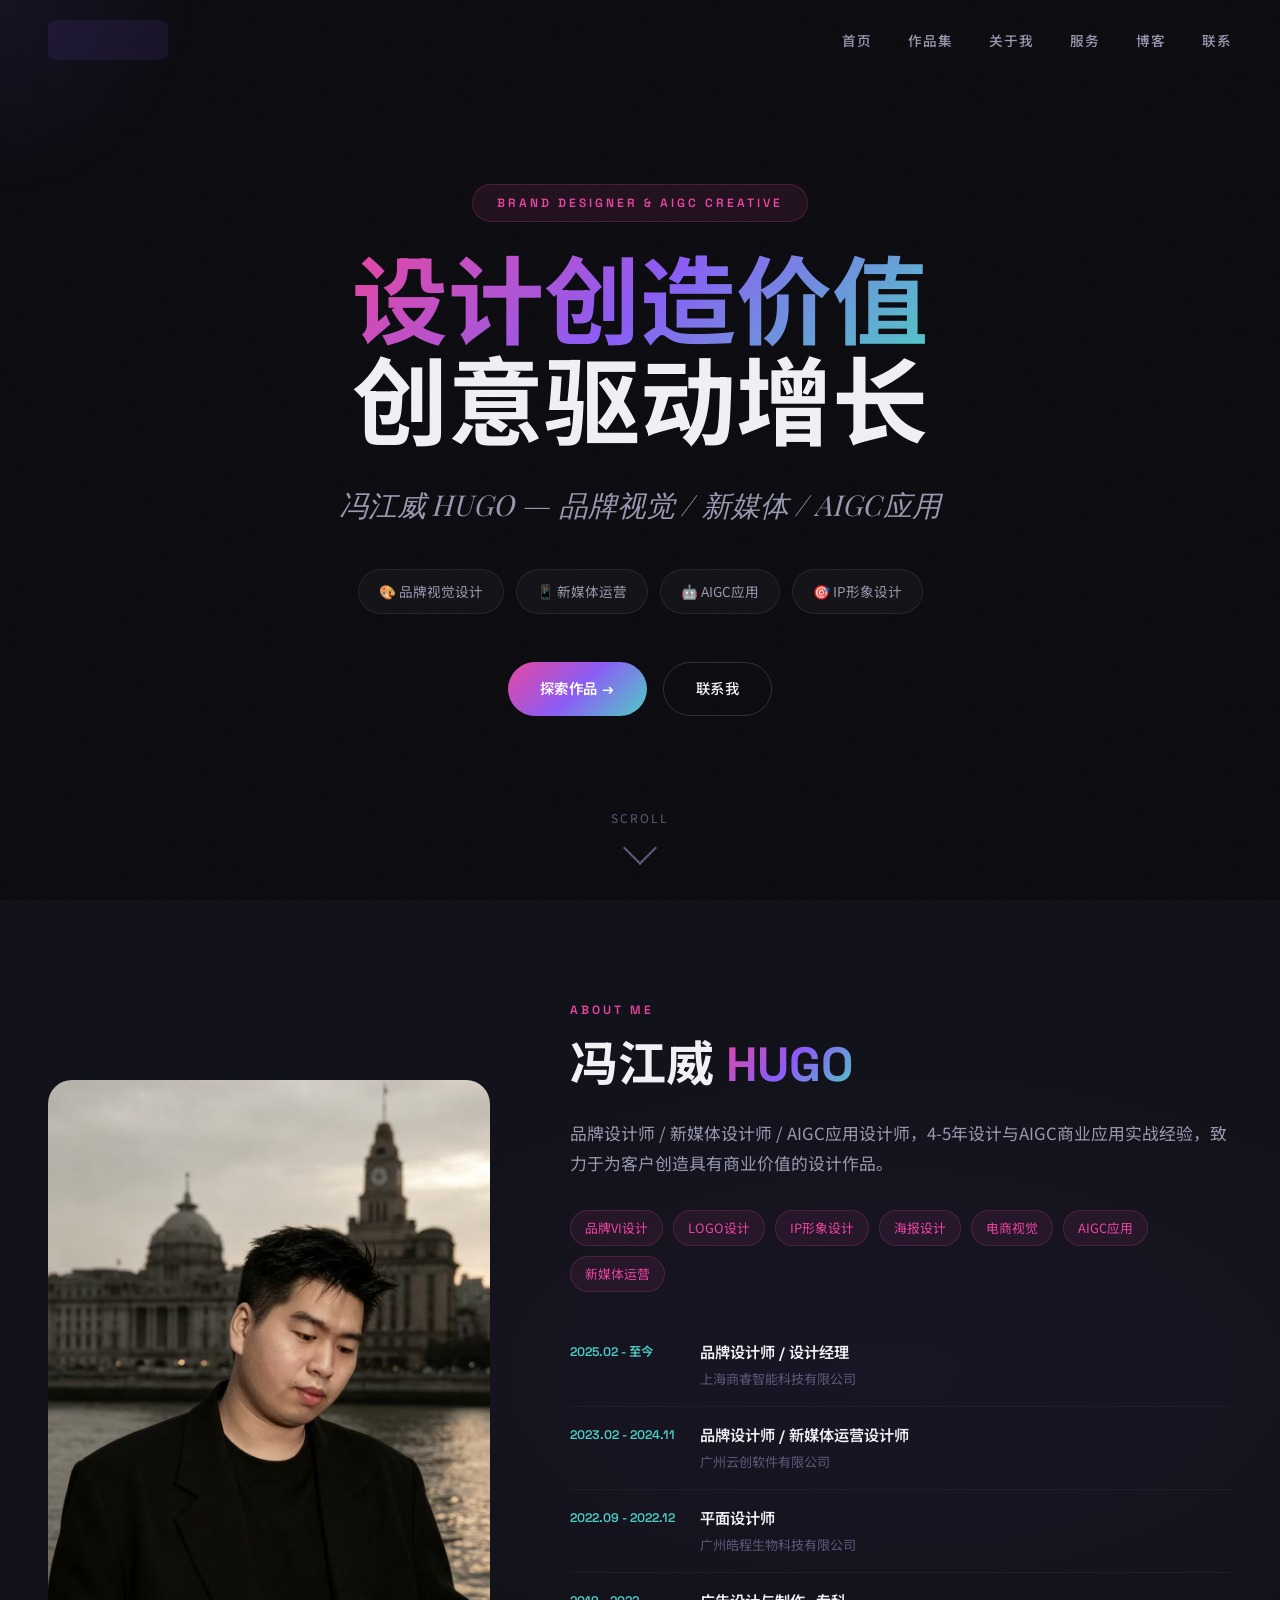
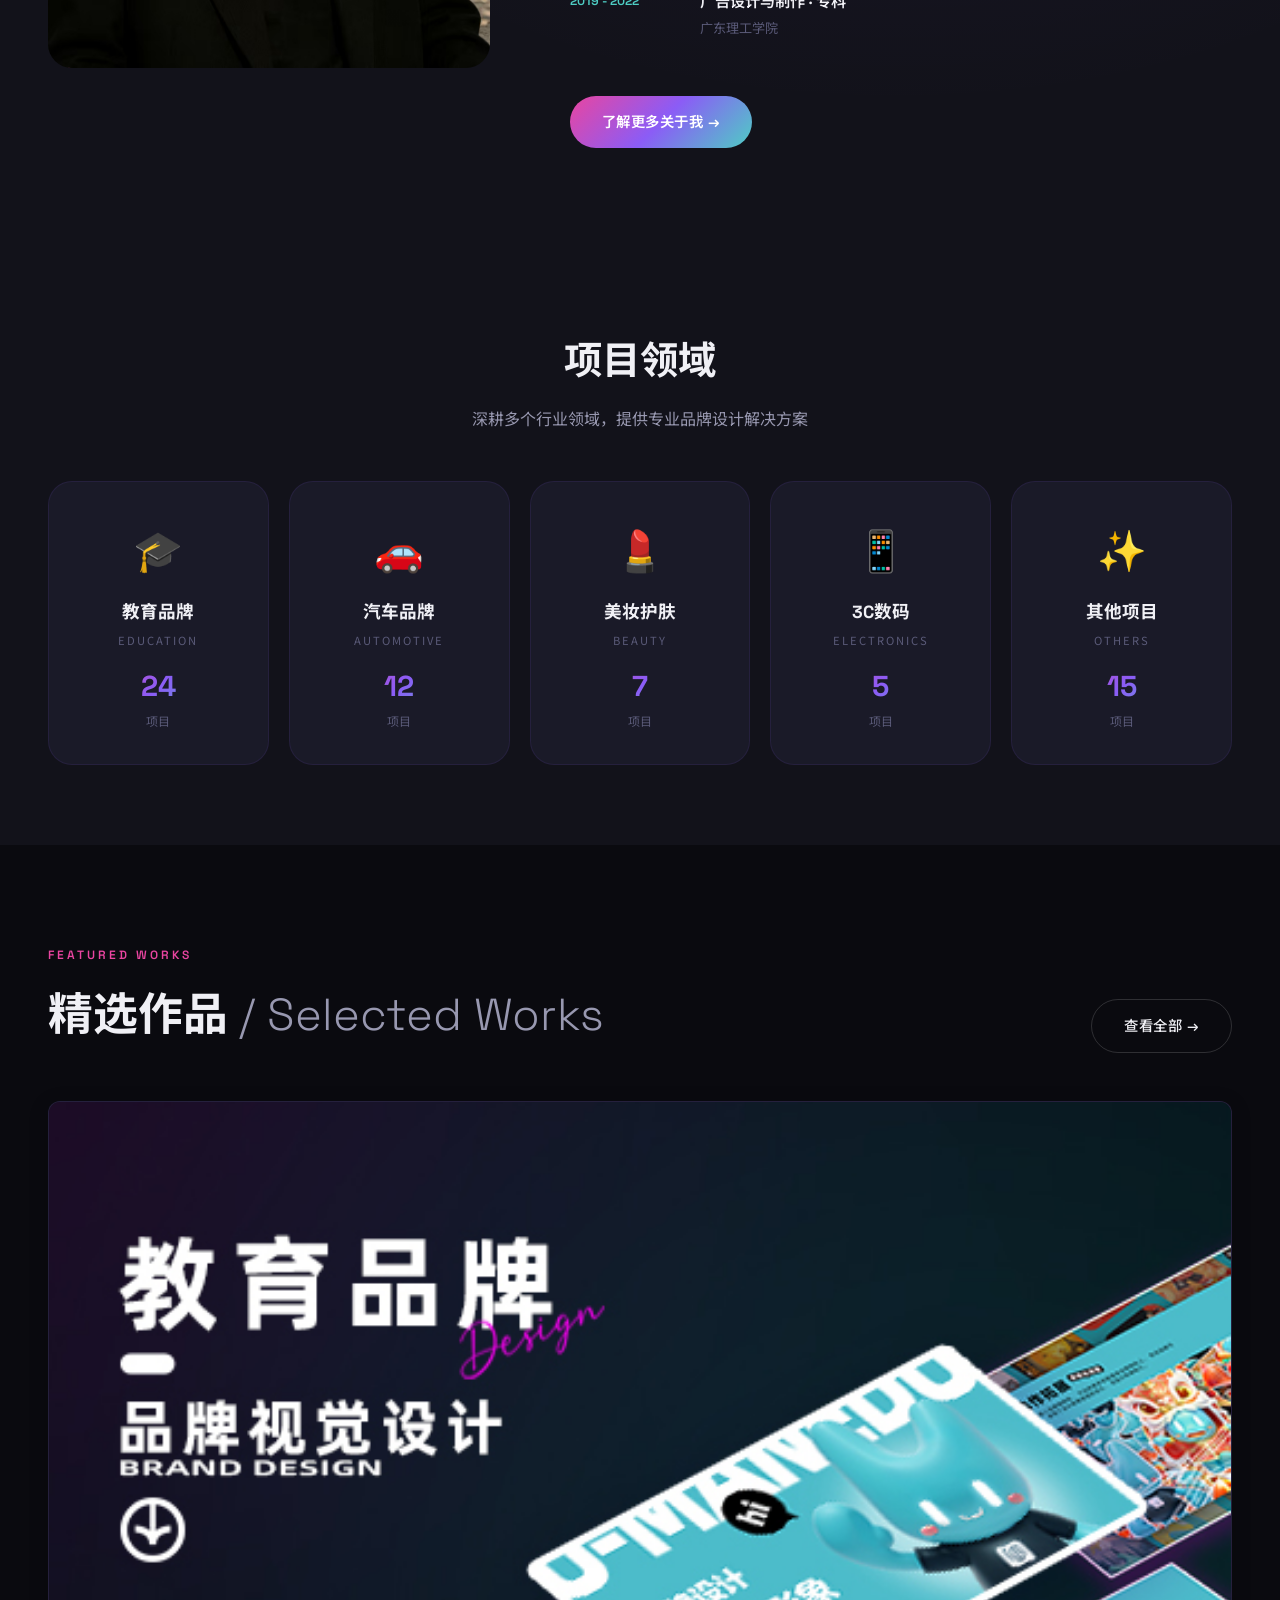
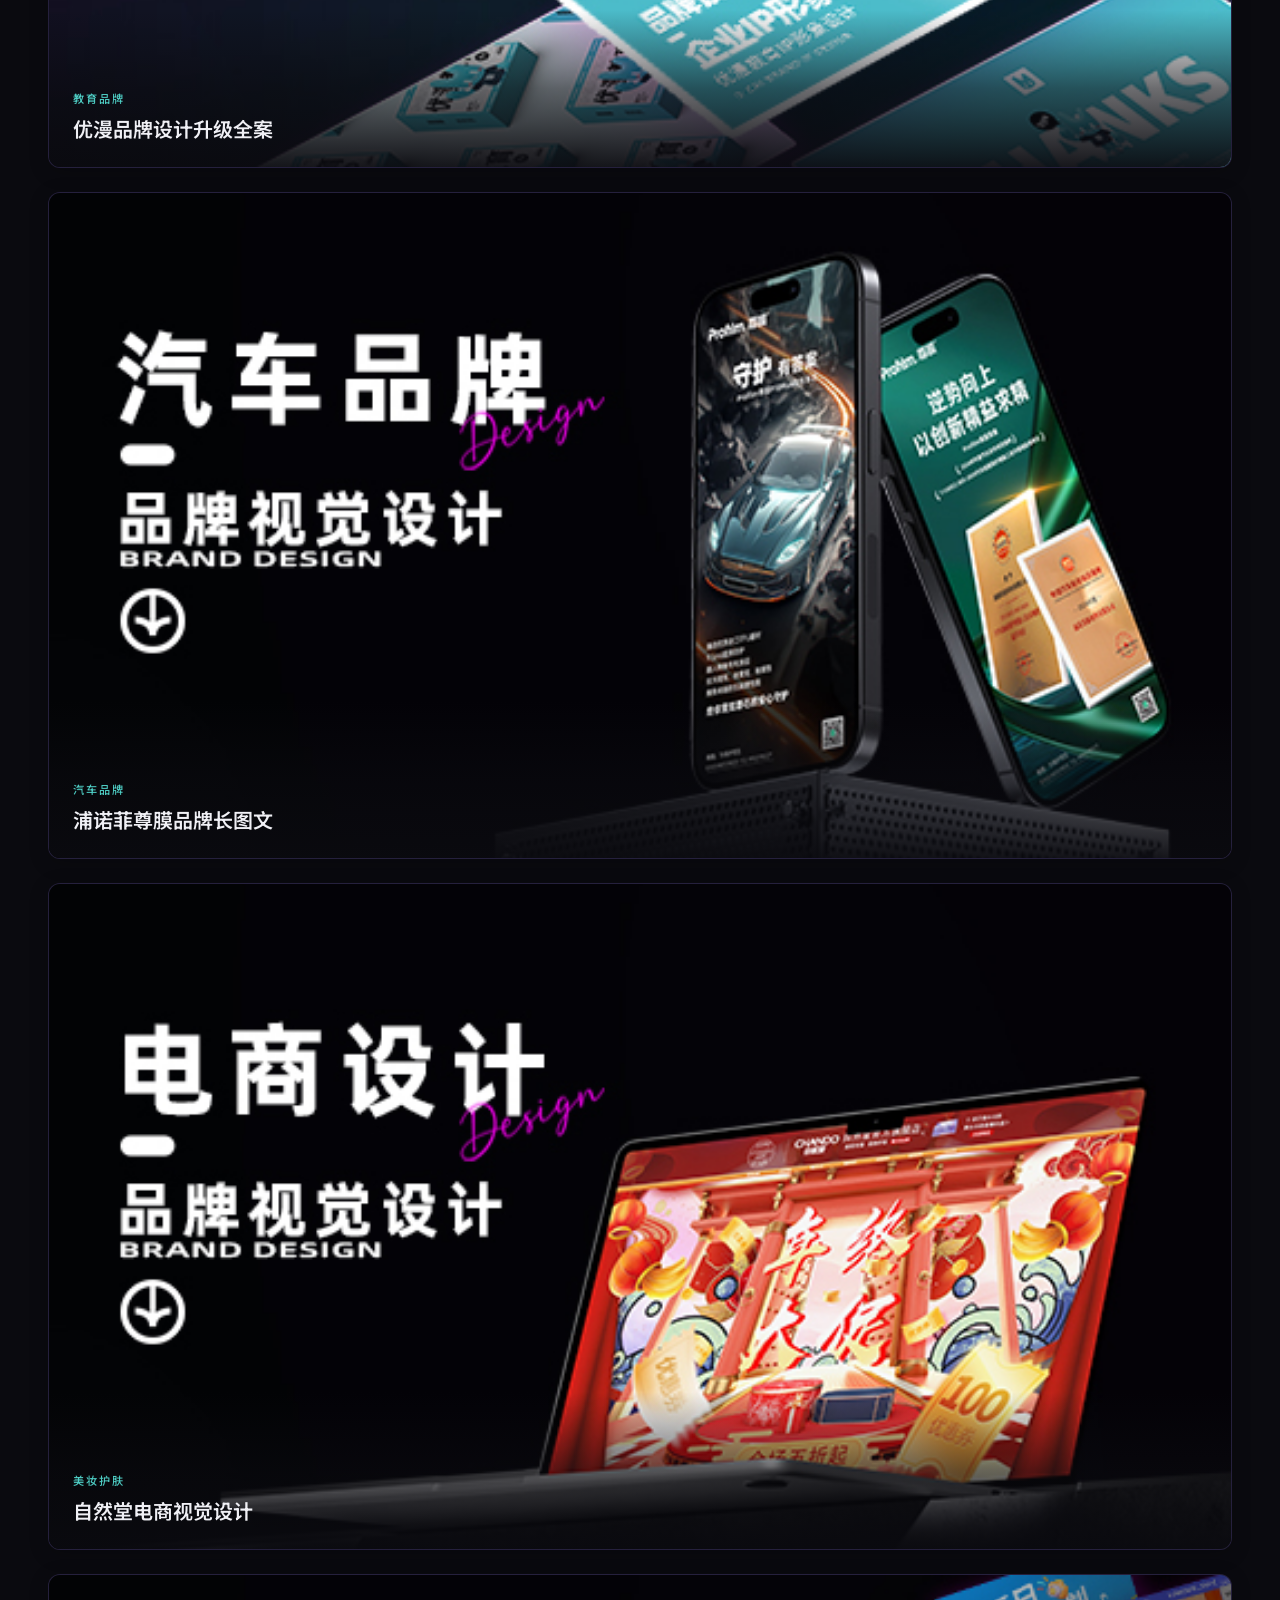
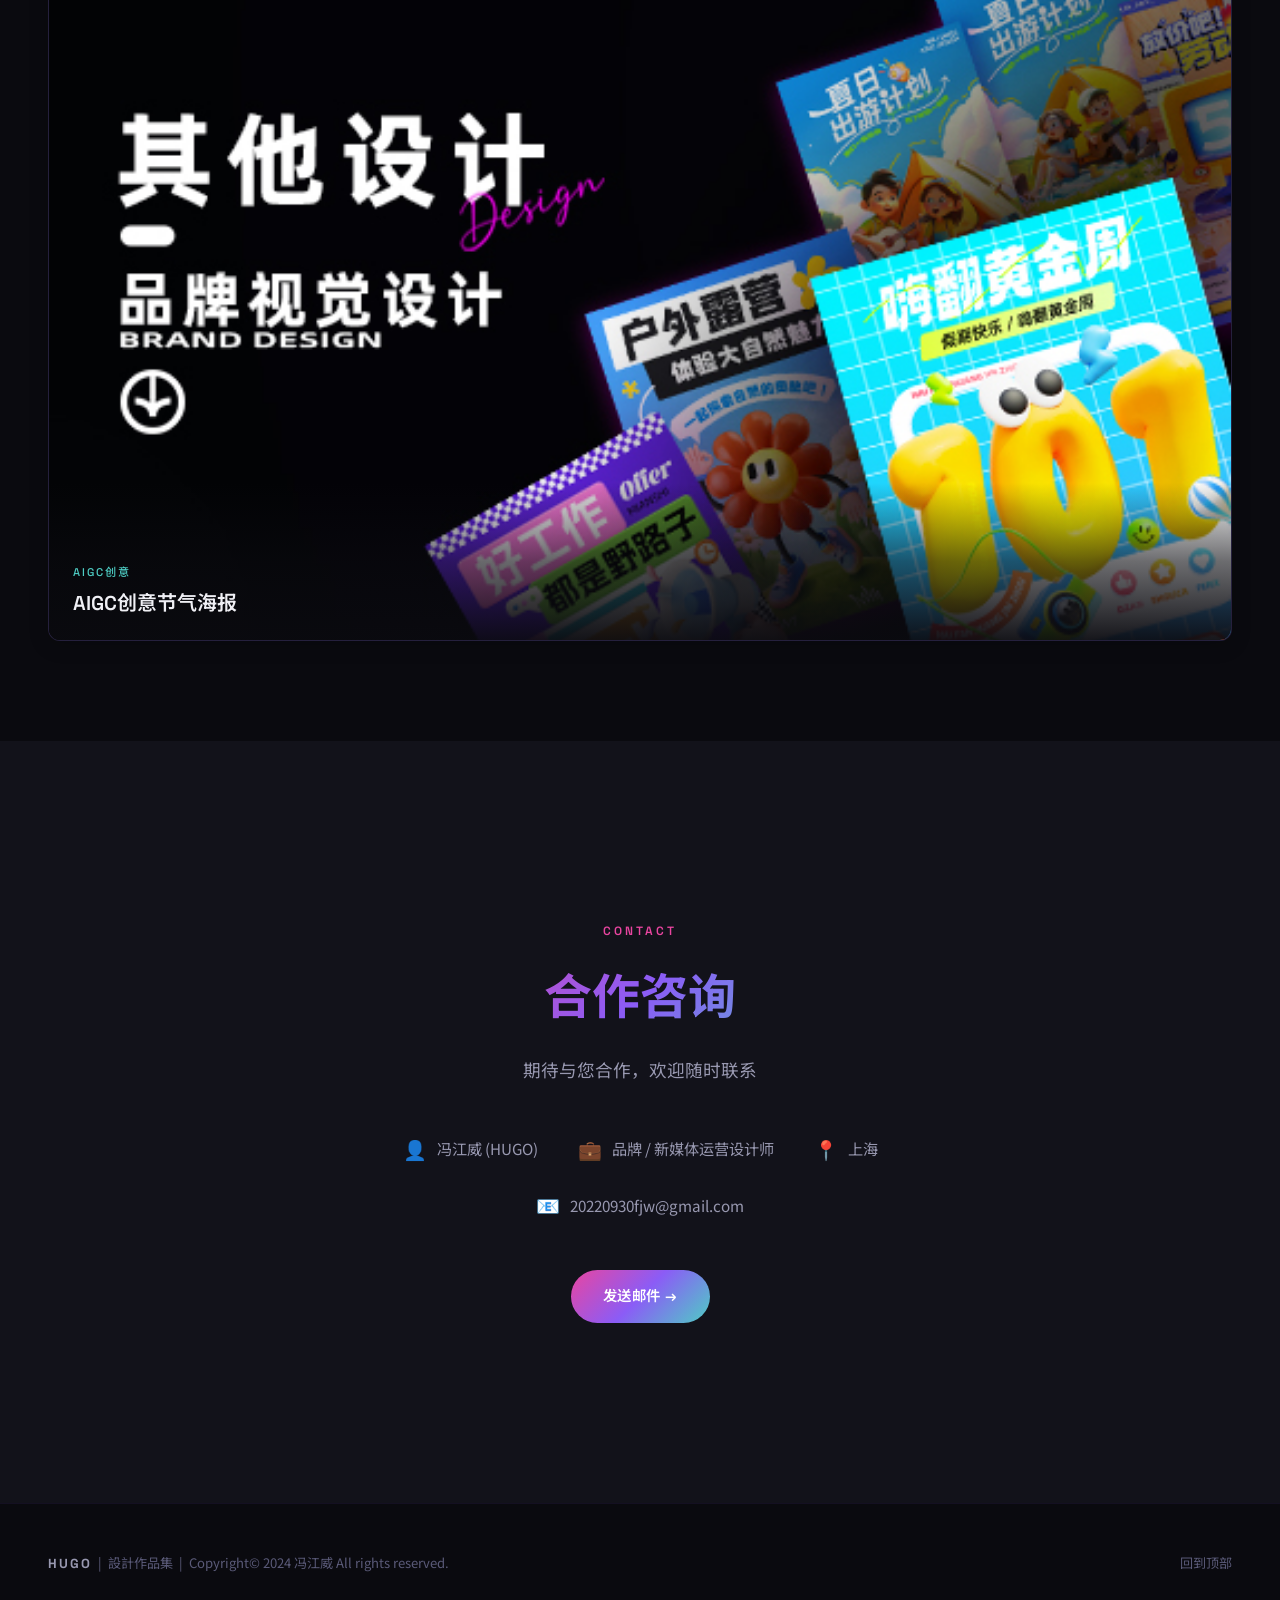
==== index.html @ 5e1b3bfb "fix: 精选作品改为竖版排列" ====
﻿<!DOCTYPE html>
<html lang="zh-CN">
<head>
    <meta charset="UTF-8">
    <meta name="viewport" content="width=device-width, initial-scale=1.0">
    <title>HUGO — 冯江威 | 品牌设计作品集</title>
    <meta name="description" content="冯江威 (HUGO) — 品牌设计师 / 新媒体设计师 / AIGC应用设计师，4-5年设计与AIGC商业应用实战经验">
    <link rel="preconnect" href="https://fonts.loli.net" crossorigin>
    <link href="https://fonts.loli.net/css2?family=Space+Grotesk:wght@300;400;500;600;700&family=Noto+Sans+SC:wght@300;400;500;700;900&family=Playfair+Display:ital,wght@0,400;0,700;1,400&display=swap" rel="stylesheet">
    <link rel="stylesheet" href="assets/css/common.css">
    <style>
        /* ========== Hero Cover ========== */
        .hero-cover {
            min-height: 100vh;
            display: flex;
            align-items: center;
            justify-content: center;
            position: relative;
            overflow: hidden;
            background: var(--bg-primary);
        }

        /* Grid Background */
        .hero-grid-bg {
            position: absolute;
            top: 0; left: 0;
            width: 100%; height: 100%;
            z-index: 0;
            display: grid;
            grid-template-columns: repeat(var(--grid-cols, 12), 1fr);
            grid-template-rows: repeat(var(--grid-rows, 8), 1fr);
            gap: 1px;
            opacity: 0.12;
        }

        .hero-grid-cell {
            background: rgba(255,255,255,0.06);
            border-radius: 2px;
            transition: background 0.25s ease, opacity 0.25s ease, transform 0.25s ease;
        }

        .hero-grid-cell.lit {
            opacity: 1;
            transform: scale(1.02);
            background: var(--glow-bg, var(--accent-magenta));
            box-shadow: 0 0 20px var(--glow-color, rgba(233,69,160,0.5));
            filter: blur(1px);
        }

        .hero-cover-content {
            position: relative;
            z-index: 2;
            text-align: center;
            max-width: 900px;
            padding: 0 24px;
        }

        .hero-cover-label {
            display: inline-block;
            padding: 8px 24px;
            border-radius: 100px;
            background: rgba(233,69,160,0.1);
            border: 1px solid rgba(233,69,160,0.2);
            font-family: var(--font-display);
            font-size: 0.75rem;
            font-weight: 600;
            letter-spacing: 3px;
            text-transform: uppercase;
            color: var(--accent-magenta);
            margin-bottom: 32px;
            animation: fadeInUp 0.8s ease-out;
        }

        .hero-cover-title {
            font-family: var(--font-display);
            font-size: clamp(3rem, 8vw, 6rem);
            font-weight: 700;
            line-height: 1.05;
            margin-bottom: 24px;
            animation: fadeInUp 0.8s ease-out 0.1s both;
        }

        .hero-cover-title .line-1 {
            display: block;
            background: var(--gradient-main);
            -webkit-background-clip: text;
            -webkit-text-fill-color: transparent;
            background-clip: text;
        }

        .hero-cover-title .line-2 {
            display: block;
            color: var(--text-primary);
        }

        .hero-cover-subtitle {
            font-family: var(--font-serif);
            font-size: clamp(1.2rem, 2.5vw, 1.8rem);
            font-style: italic;
            color: var(--text-secondary);
            margin-bottom: 40px;
            animation: fadeInUp 0.8s ease-out 0.2s both;
        }

        .hero-cover-tags {
            display: flex;
            justify-content: center;
            flex-wrap: wrap;
            gap: 12px;
            margin-bottom: 48px;
            animation: fadeInUp 0.8s ease-out 0.3s both;
        }

        .hero-cover-tag {
            padding: 10px 20px;
            border-radius: 100px;
            background: rgba(255,255,255,0.03);
            border: 1px solid rgba(255,255,255,0.08);
            font-size: 0.85rem;
            color: var(--text-secondary);
            transition: var(--transition);
        }

        .hero-cover-tag:hover {
            background: rgba(139,92,246,0.1);
            border-color: rgba(139,92,246,0.3);
            color: var(--text-primary);
            transform: translateY(-2px);
        }

        .hero-cover-cta {
            display: flex;
            justify-content: center;
            gap: 16px;
            animation: fadeInUp 0.8s ease-out 0.4s both;
        }

        .hero-scroll-hint {
            position: absolute;
            bottom: 40px;
            left: 50%;
            transform: translateX(-50%);
            display: flex;
            flex-direction: column;
            align-items: center;
            gap: 8px;
            color: var(--text-muted);
            font-size: 0.75rem;
            letter-spacing: 2px;
            animation: bounce 2s ease-in-out infinite;
        }

        .hero-scroll-hint .arrow {
            width: 24px;
            height: 24px;
            border-right: 2px solid var(--text-muted);
            border-bottom: 2px solid var(--text-muted);
            transform: rotate(45deg);
        }

        @keyframes bounce {
            0%, 100% { transform: translateX(-50%) translateY(0); }
            50% { transform: translateX(-50%) translateY(10px); }
        }

        @keyframes fadeInUp {
            from { opacity: 0; transform: translateY(30px); }
            to { opacity: 1; transform: translateY(0); }
        }

        /* ========== Category Summary Bar ========== */
        .category-summary {
            padding: 80px 48px;
            background: var(--bg-secondary);
            position: relative;
        }

        .category-summary-inner {
            max-width: 1200px;
            margin: 0 auto;
        }

        .category-summary-header {
            text-align: center;
            margin-bottom: 48px;
        }

        .category-summary-title {
            font-family: var(--font-display);
            font-size: clamp(1.8rem, 3vw, 2.5rem);
            font-weight: 700;
            margin-bottom: 12px;
        }

        .category-summary-desc {
            color: var(--text-secondary);
            font-size: 1rem;
        }

        .category-grid {
            display: grid;
            grid-template-columns: repeat(5, 1fr);
            gap: 20px;
        }

        .category-card {
            position: relative;
            padding: 32px 24px;
            border-radius: var(--radius-lg);
            background: var(--bg-card);
            border: 1px solid rgba(139,92,246,0.1);
            text-align: center;
            transition: var(--transition);
            cursor: pointer;
            overflow: hidden;
        }

        .category-card::before {
            content: '';
            position: absolute;
            top: 0; left: 0;
            width: 100%; height: 3px;
            background: var(--gradient-main);
            transform: scaleX(0);
            transition: var(--transition);
        }

        .category-card:hover::before {
            transform: scaleX(1);
        }

        .category-card:hover {
            transform: translateY(-6px);
            border-color: rgba(139,92,246,0.3);
            box-shadow: 0 20px 60px rgba(0,0,0,0.3);
        }

        .category-card .icon {
            font-size: 2.5rem;
            margin-bottom: 16px;
            display: block;
        }

        .category-card .name {
            font-family: var(--font-display);
            font-size: 1.1rem;
            font-weight: 700;
            margin-bottom: 4px;
        }

        .category-card .name-en {
            font-size: 0.7rem;
            color: var(--text-muted);
            letter-spacing: 2px;
            text-transform: uppercase;
            margin-bottom: 12px;
        }

        .category-card .count {
            font-family: var(--font-display);
            font-size: 1.8rem;
            font-weight: 700;
            background: var(--gradient-main);
            -webkit-background-clip: text;
            -webkit-text-fill-color: transparent;
            background-clip: text;
        }

        .category-card .count-label {
            font-size: 0.75rem;
            color: var(--text-muted);
        }

        /* ========== Featured Works Section ========== */
        .featured-works {
            padding: 100px 48px;
            position: relative;
        }

        .featured-works-header {
            max-width: 1400px;
            margin: 0 auto 48px;
            display: flex;
            justify-content: space-between;
            align-items: flex-end;
        }

        .featured-works-title {
            font-family: var(--font-display);
            font-size: clamp(2rem, 3.5vw, 3rem);
            font-weight: 700;
        }

        .featured-works-title .thin {
            font-weight: 300;
            color: var(--text-secondary);
        }

        /* ========== Featured Grid ========== */
        .featured-grid {
            max-width: 1200px;
            margin: 0 auto;
            display: flex;
            flex-direction: column;
            gap: 24px;
        }

        .featured-card {
            position: relative;
            border-radius: 12px;
            overflow: hidden;
            background: var(--bg-card);
            border: 1px solid rgba(139,92,246,0.1);
            box-shadow: 0 4px 20px rgba(0,0,0,0.2);
            transition: all 0.3s ease;
            cursor: pointer;
            display: block;
            text-decoration: none;
        }

        .featured-card:hover {
            transform: scale(1.02);
            box-shadow: 0 12px 40px rgba(0,0,0,0.35);
            border-color: rgba(139,92,246,0.25);
        }

        .featured-card-image {
            position: relative;
            width: 100%;
            aspect-ratio: 16/9;
            overflow: hidden;
        }

        .featured-card-image img {
            width: 100%;
            height: 100%;
            object-fit: cover;
            transition: transform 0.3s ease;
        }

        .featured-card:hover .featured-card-image img {
            transform: scale(1.05);
        }

        .featured-card-overlay {
            position: absolute;
            bottom: 0;
            left: 0;
            right: 0;
            padding: 80px 24px 24px;
            background: linear-gradient(to top, rgba(10,10,15,0.95) 0%, rgba(10,10,15,0.6) 50%, transparent 100%);
        }

        .featured-card-category {
            font-family: var(--font-display);
            font-size: 0.7rem;
            font-weight: 500;
            letter-spacing: 2px;
            text-transform: uppercase;
            color: var(--accent-cyan);
            margin-bottom: 8px;
        }

        .featured-card-title {
            font-family: var(--font-display);
            font-size: 1.25rem;
            font-weight: 600;
            color: var(--text-primary);
            line-height: 1.3;
        }

        /* ========== Contact Simple ========== */
        .contact-simple {
            max-width: 600px;
            margin: 0 auto;
            text-align: center;
            padding: 60px 24px;
        }

        .contact-simple-label {
            font-family: var(--font-display);
            font-size: 0.75rem;
            font-weight: 600;
            letter-spacing: 3px;
            text-transform: uppercase;
            color: var(--accent-magenta);
            margin-bottom: 16px;
        }

        .contact-simple-title {
            font-family: var(--font-display);
            font-size: clamp(2rem, 4vw, 3rem);
            font-weight: 700;
            margin-bottom: 16px;
            background: var(--gradient-main);
            -webkit-background-clip: text;
            -webkit-text-fill-color: transparent;
            background-clip: text;
        }

        .contact-simple-desc {
            font-size: 1.1rem;
            color: var(--text-secondary);
            margin-bottom: 48px;
        }

        .contact-simple-info {
            display: flex;
            flex-wrap: wrap;
            justify-content: center;
            gap: 24px 40px;
            margin-bottom: 48px;
        }

        .contact-simple-info .info-item {
            display: flex;
            align-items: center;
            gap: 10px;
        }

        .contact-simple-info .info-icon {
            font-size: 1.2rem;
        }

        .contact-simple-info .info-text {
            font-size: 0.95rem;
            color: var(--text-secondary);
        }

        /* ========== About Section ========== */
        .about-section {
            padding: 100px 48px;
            background: var(--bg-secondary);
            position: relative;
            overflow: hidden;
        }

        .about-section::before {
            content: '';
            position: absolute;
            top: 0; left: 0;
            width: 100%; height: 100%;
            background: radial-gradient(ellipse at 70% 50%, rgba(139,92,246,0.05) 0%, transparent 50%);
            pointer-events: none;
        }

        .about-inner {
            max-width: 1200px;
            margin: 0 auto;
            display: grid;
            grid-template-columns: 1fr 1.5fr;
            gap: 80px;
            align-items: center;
        }

        .about-image {
            position: relative;
        }

        .about-image-frame {
            position: relative;
            border-radius: var(--radius-lg);
            overflow: hidden;
            aspect-ratio: 3/4;
        }

        .about-image-frame img {
            width: 100%;
            height: 100%;
            object-fit: cover;
        }

        .about-image-frame::after {
            content: '';
            position: absolute;
            top: 20px; left: 20px;
            right: -20px; bottom: -20px;
            border: 2px solid rgba(233,69,160,0.3);
            border-radius: var(--radius-lg);
            z-index: -1;
        }

        .about-content {
            position: relative;
        }

        .about-label {
            font-family: var(--font-display);
            font-size: 0.75rem;
            font-weight: 600;
            letter-spacing: 3px;
            text-transform: uppercase;
            color: var(--accent-magenta);
            margin-bottom: 16px;
        }

        .about-title {
            font-family: var(--font-display);
            font-size: clamp(2rem, 4vw, 3rem);
            font-weight: 700;
            margin-bottom: 24px;
            line-height: 1.2;
        }

        .about-title .highlight {
            background: var(--gradient-main);
            -webkit-background-clip: text;
            -webkit-text-fill-color: transparent;
            background-clip: text;
        }

        .about-desc {
            font-size: 1.05rem;
            color: var(--text-secondary);
            line-height: 1.8;
            margin-bottom: 32px;
        }

        .about-tags {
            display: flex;
            flex-wrap: wrap;
            gap: 10px;
            margin-bottom: 32px;
        }

        .about-tag {
            padding: 6px 14px;
            border-radius: 100px;
            background: rgba(233,69,160,0.08);
            border: 1px solid rgba(233,69,160,0.2);
            font-size: 0.8rem;
            color: var(--accent-magenta);
            transition: var(--transition);
        }

        .about-tag:hover {
            background: rgba(233,69,160,0.15);
            border-color: rgba(233,69,160,0.4);
            transform: translateY(-2px);
        }

        .about-experience {
            margin-bottom: 36px;
        }

        .exp-item {
            display: flex;
            gap: 20px;
            padding: 16px 0;
            border-bottom: 1px solid rgba(255,255,255,0.04);
        }

        .exp-item:last-child {
            border-bottom: none;
        }

        .exp-period {
            flex-shrink: 0;
            width: 110px;
            font-family: var(--font-display);
            font-size: 0.78rem;
            font-weight: 600;
            color: var(--accent-cyan);
            padding-top: 2px;
        }

        .exp-role {
            font-family: var(--font-display);
            font-size: 0.95rem;
            font-weight: 600;
            margin-bottom: 2px;
        }

        .exp-company {
            font-size: 0.82rem;
            color: var(--text-muted);
        }

        .about-cta {
            margin-top: 40px;
        }

        @media (max-width: 1024px) {
            .about-inner {
                grid-template-columns: 1fr;
                gap: 48px;
            }

            .about-image {
                max-width: 400px;
                margin: 0 auto;
            }
        }

        @media (max-width: 768px) {
            .about-section {
                padding: 60px 24px;
            }

            .exp-item {
                flex-direction: column;
                gap: 4px;
            }

            .exp-period {
                width: auto;
            }
        }

        /* ========== Responsive ========== */
        @media (max-width: 1024px) {
            .category-grid {
                grid-template-columns: repeat(3, 1fr);
            }

            .split-layout {
                grid-template-columns: 1fr;
            }

            .big-project-card {
                aspect-ratio: 16/9;
            }
        }

        @media (max-width: 768px) {
            .hero-cover {
                padding: 100px 24px 60px;
            }

            .category-summary {
                padding: 60px 24px;
            }

            .category-grid {
                grid-template-columns: repeat(2, 1fr);
            }

            .featured-works {
                padding: 60px 24px;
            }

            .featured-works-header {
                flex-direction: column;
                align-items: flex-start;
                gap: 16px;
            }

            .small-projects-grid {
                grid-template-columns: repeat(2, 1fr);
            }
        }

        @media (max-width: 480px) {
            .category-grid {
                grid-template-columns: 1fr 1fr;
            }

            .category-card {
                padding: 24px 16px;
            }

            .category-card .icon {
                font-size: 2rem;
            }

            .category-card .name {
                font-size: 0.95rem;
            }

            .small-projects-grid {
                grid-template-columns: 1fr;
            }
        }
    </style>
</head>
<body>

    <!-- Noise Overlay -->
    <div class="noise-overlay"></div>

    <!-- Cursor Glow -->
    <div class="cursor-glow" id="cursorGlow"></div>

    <!-- Mobile Menu -->
    <div class="mobile-menu" id="mobileMenu">
        <button class="mobile-menu-close" id="mobileMenuClose">&times;</button>
        <a href="index.html" onclick="closeMobileMenu()">首页</a>
        <a href="projects.html" onclick="closeMobileMenu()">作品集</a>
        <a href="about.html" onclick="closeMobileMenu()">关于我</a>
        <a href="services.html" onclick="closeMobileMenu()">服务</a>
        <a href="blog.html" onclick="closeMobileMenu()">博客</a>
        <a href="#contact" onclick="closeMobileMenu()">联系</a>
    </div>

    <!-- Navigation -->
    <nav class="nav" id="navbar">
        <a href="index.html" class="nav-logo">
            <div class="nav-logo-media">
                <video src="assets/logo.mp4" autoplay muted playsinline></video>
            </div>
        </a>
        <ul class="nav-links">
            <li><a href="index.html">首页</a></li>
            <li><a href="projects.html">作品集</a></li>
            <li><a href="about.html">关于我</a></li>
            <li><a href="services.html">服务</a></li>
            <li><a href="blog.html">博客</a></li>
            <li><a href="#contact">联系</a></li>
        </ul>
        <div class="nav-menu-btn" id="menuBtn">
            <span></span>
            <span></span>
            <span></span>
        </div>
    </nav>

    <!-- Hero Cover -->
    <section class="hero-cover" id="heroCover">
        <div class="hero-grid-bg" id="heroGrid"></div>
        <div class="hero-cover-content">
            <div class="hero-cover-label">Brand Designer & AIGC Creative</div>
            <h1 class="hero-cover-title">
                <span class="line-1">设计创造价值</span>
                <span class="line-2">创意驱动增长</span>
            </h1>
            <p class="hero-cover-subtitle">冯江威 HUGO — 品牌视觉 / 新媒体 / AIGC应用</p>
            <div class="hero-cover-tags">
                <span class="hero-cover-tag">🎨 品牌视觉设计</span>
                <span class="hero-cover-tag">📱 新媒体运营</span>
                <span class="hero-cover-tag">🤖 AIGC应用</span>
                <span class="hero-cover-tag">🎯 IP形象设计</span>
            </div>
            <div class="hero-cover-cta">
                <a href="#featured" class="btn-primary">探索作品 →</a>
                <a href="#contact" class="btn-secondary">联系我</a>
            </div>
        </div>
        <div class="hero-scroll-hint">
            <span>SCROLL</span>
            <div class="arrow"></div>
        </div>
    </section>

    <!-- About Section -->
    <section class="about-section">
        <div class="about-inner">
            <div class="about-image reveal">
                <div class="about-image-frame">
                    <img src="assets/avatar.jpg" alt="冯江威 HUGO">
                </div>
            </div>
            <div class="about-content reveal">
                <div class="about-label">About Me</div>
                <h2 class="about-title">冯江威 <span class="highlight">HUGO</span></h2>
                <p class="about-desc">
                    品牌设计师 / 新媒体设计师 / AIGC应用设计师，4-5年设计与AIGC商业应用实战经验，致力于为客户创造具有商业价值的设计作品。
                </p>
                <div class="about-tags">
                    <span class="about-tag">品牌VI设计</span>
                    <span class="about-tag">LOGO设计</span>
                    <span class="about-tag">IP形象设计</span>
                    <span class="about-tag">海报设计</span>
                    <span class="about-tag">电商视觉</span>
                    <span class="about-tag">AIGC应用</span>
                    <span class="about-tag">新媒体运营</span>
                </div>
                <div class="about-experience">
                    <div class="exp-item">
                        <div class="exp-period">2025.02 - 至今</div>
                        <div class="exp-info">
                            <div class="exp-role">品牌设计师 / 设计经理</div>
                            <div class="exp-company">上海商睿智能科技有限公司</div>
                        </div>
                    </div>
                    <div class="exp-item">
                        <div class="exp-period">2023.02 - 2024.11</div>
                        <div class="exp-info">
                            <div class="exp-role">品牌设计师 / 新媒体运营设计师</div>
                            <div class="exp-company">广州云创软件有限公司</div>
                        </div>
                    </div>
                    <div class="exp-item">
                        <div class="exp-period">2022.09 - 2022.12</div>
                        <div class="exp-info">
                            <div class="exp-role">平面设计师</div>
                            <div class="exp-company">广州皓程生物科技有限公司</div>
                        </div>
                    </div>
                    <div class="exp-item">
                        <div class="exp-period">2019 - 2022</div>
                        <div class="exp-info">
                            <div class="exp-role">广告设计与制作 · 专科</div>
                            <div class="exp-company">广东理工学院</div>
                        </div>
                    </div>
                </div>
                <div class="about-cta">
                    <a href="about.html" class="btn-primary">了解更多关于我 →</a>
                </div>
            </div>
        </div>
    </section>

    <!-- Category Summary -->
    <section class="category-summary">
        <div class="category-summary-inner">
            <div class="category-summary-header reveal">
                <h2 class="category-summary-title">项目领域</h2>
                <p class="category-summary-desc">深耕多个行业领域，提供专业品牌设计解决方案</p>
            </div>
            <div class="category-grid">
                <a href="projects.html?cat=edu" class="category-card reveal">
                    <span class="icon">🎓</span>
                    <div class="name">教育品牌</div>
                    <div class="name-en">Education</div>
                    <div class="count">24</div>
                    <div class="count-label">项目</div>
                </a>
                <a href="projects.html?cat=auto" class="category-card reveal">
                    <span class="icon">🚗</span>
                    <div class="name">汽车品牌</div>
                    <div class="name-en">Automotive</div>
                    <div class="count">12</div>
                    <div class="count-label">项目</div>
                </a>
                <a href="projects.html?cat=ecom" class="category-card reveal">
                    <span class="icon">💄</span>
                    <div class="name">美妆护肤</div>
                    <div class="name-en">Beauty</div>
                    <div class="count">7</div>
                    <div class="count-label">项目</div>
                </a>
                <a href="projects.html?cat=3c" class="category-card reveal">
                    <span class="icon">📱</span>
                    <div class="name">3C数码</div>
                    <div class="name-en">Electronics</div>
                    <div class="count">5</div>
                    <div class="count-label">项目</div>
                </a>
                <a href="projects.html?cat=other" class="category-card reveal">
                    <span class="icon">✨</span>
                    <div class="name">其他项目</div>
                    <div class="name-en">Others</div>
                    <div class="count">15</div>
                    <div class="count-label">项目</div>
                </a>
            </div>
        </div>
    </section>

    <!-- Featured Works -->
    <section class="featured-works" id="featured">
        <div class="featured-works-header reveal">
            <div>
                <div class="section-label">Featured Works</div>
                <h2 class="featured-works-title">精选作品 <span class="thin">/ Selected Works</span></h2>
            </div>
            <a href="projects.html" class="btn-secondary">查看全部 →</a>
        </div>

        <div class="featured-grid">
            <a href="project-detail.html?id=youman-brand&cat=edu" class="featured-card reveal" target="_blank">
                <div class="featured-card-image">
                    <img src="assets/showcase-1.jpg" alt="优漫品牌设计升级全案">
                </div>
                <div class="featured-card-overlay">
                    <div class="featured-card-category">教育品牌</div>
                    <h3 class="featured-card-title">优漫品牌设计升级全案</h3>
                </div>
            </a>
            <a href="project-detail.html?id=profilm-brand&cat=auto" class="featured-card reveal" target="_blank">
                <div class="featured-card-image">
                    <img src="assets/showcase-2.jpg" alt="浦诺菲尊膜品牌长图文">
                </div>
                <div class="featured-card-overlay">
                    <div class="featured-card-category">汽车品牌</div>
                    <h3 class="featured-card-title">浦诺菲尊膜品牌长图文</h3>
                </div>
            </a>
            <a href="project-detail.html?id=chando-promo&cat=ecom" class="featured-card reveal" target="_blank">
                <div class="featured-card-image">
                    <img src="assets/showcase-3.jpg" alt="自然堂电商视觉设计">
                </div>
                <div class="featured-card-overlay">
                    <div class="featured-card-category">美妆护肤</div>
                    <h3 class="featured-card-title">自然堂电商视觉设计</h3>
                </div>
            </a>
            <a href="project-detail.html?id=youman-ai&cat=edu" class="featured-card reveal" target="_blank">
                <div class="featured-card-image">
                    <img src="assets/showcase-4.jpg" alt="AIGC创意节气海报">
                </div>
                <div class="featured-card-overlay">
                    <div class="featured-card-category">AIGC创意</div>
                    <h3 class="featured-card-title">AIGC创意节气海报</h3>
                </div>
            </a>
        </div>
    </section>

    <!-- Contact Section -->
    <section class="section" id="contact" style="background: var(--bg-secondary);">
        <div class="contact-simple reveal">
            <div class="contact-simple-label">Contact</div>
            <h2 class="contact-simple-title">合作咨询</h2>
            <p class="contact-simple-desc">期待与您合作，欢迎随时联系</p>
            <div class="contact-simple-info">
                <div class="info-item">
                    <span class="info-icon">👤</span>
                    <span class="info-text">冯江威 (HUGO)</span>
                </div>
                <div class="info-item">
                    <span class="info-icon">💼</span>
                    <span class="info-text">品牌 / 新媒体运营设计师</span>
                </div>
                <div class="info-item">
                    <span class="info-icon">📍</span>
                    <span class="info-text">上海</span>
                </div>
                <div class="info-item">
                    <span class="info-icon">📧</span>
                    <span class="info-text">20220930fjw@gmail.com</span>
                </div>
            </div>
            <a href="mailto:20220930fjw@gmail.com" class="btn-primary">发送邮件 →</a>
        </div>
    </section>

    <!-- Footer -->
    <footer class="footer">
        <div class="footer-left">
            <span class="brand">HUGO</span> &nbsp;|&nbsp; 設計作品集 &nbsp;|&nbsp; Copyright© 2024 冯江威 All rights reserved.
        </div>
        <div class="footer-right">
            <a href="index.html">回到顶部</a>
        </div>
    </footer>

    <script src="assets/js/common.js"></script>
    <script>
        // ========== Hero Grid Interaction ==========
        (function() {
            const heroCover = document.getElementById('heroCover');
            const heroGrid = document.getElementById('heroGrid');
            if (!heroCover || !heroGrid) return;

            const cols = 32;
            const rows = 20;
            const totalCells = cols * rows;
            const colors = [
                { bg: 'var(--accent-magenta)', shadow: 'rgba(233,69,160,0.4)' },
                { bg: 'var(--accent-purple)', shadow: 'rgba(139,92,246,0.4)' },
                { bg: 'var(--accent-cyan)', shadow: 'rgba(78,205,196,0.4)' },
                { bg: '#ff6b9d', shadow: 'rgba(255,107,157,0.4)' },
                { bg: '#8b5cf6', shadow: 'rgba(139,92,246,0.4)' },
                { bg: '#06b6d4', shadow: 'rgba(6,182,212,0.4)' }
            ];
            const radius = 3;
            let currentColorIndex = 0;

            heroGrid.style.setProperty('--grid-cols', cols);
            heroGrid.style.setProperty('--grid-rows', rows);

            for (let i = 0; i < totalCells; i++) {
                const cell = document.createElement('div');
                cell.className = 'hero-grid-cell';
                heroGrid.appendChild(cell);
            }

            const cells = heroGrid.querySelectorAll('.hero-grid-cell');
            let raf = null;

            function getCurrentColor() {
                return colors[currentColorIndex];
            }

            function changeColor() {
                currentColorIndex = (currentColorIndex + 1) % colors.length;
                const color = getCurrentColor();
                cells.forEach(cell => {
                    cell.style.setProperty('--glow-color', color.shadow);
                    cell.style.setProperty('--glow-bg', color.bg);
                });
            }

            function handleMouseMove(e) {
                if (raf) cancelAnimationFrame(raf);
                raf = requestAnimationFrame(() => {
                    const rect = heroCover.getBoundingClientRect();
                    const x = e.clientX - rect.left;
                    const y = e.clientY - rect.top;
                    const cCol = Math.floor(x / (rect.width / cols));
                    const cRow = Math.floor(y / (rect.height / rows));

                    cells.forEach((cell, i) => {
                        const col = i % cols;
                        const row = Math.floor(i / cols);
                        const dist = Math.sqrt((col - cCol) ** 2 + (row - cRow) ** 2);

                        if (dist <= radius) {
                            // 羽化效果：边缘虚，中间实
                            const intensity = 1 - (dist / (radius + 1));
                            // 羽化因子：边缘透明度更低（更虚）
                            const feathering = Math.pow(intensity, 1.5);
                            cell.classList.add('lit');
                            cell.style.opacity = (feathering * 0.9).toFixed(2);
                        } else {
                            cell.classList.remove('lit');
                            cell.style.opacity = '';
                        }
                    });
                });
            }

            function handleMouseLeave() {
                cells.forEach(cell => {
                    cell.classList.remove('lit');
                    cell.style.opacity = '';
                });
            }

            // 初始化颜色
            changeColor();
            // 每3秒自动换颜色
            setInterval(changeColor, 3000);

            heroCover.addEventListener('mousemove', handleMouseMove);
            heroCover.addEventListener('mouseleave', handleMouseLeave);
        })();

        // ========== Smooth Scroll ==========
        document.querySelectorAll('a[href^="#"]').forEach(anchor => {
            anchor.addEventListener('click', function(e) {
                const href = this.getAttribute('href');
                if (href !== '#') {
                    e.preventDefault();
                    const target = document.querySelector(href);
                    if (target) {
                        const offset = 80;
                        const top = target.getBoundingClientRect().top + window.pageYOffset - offset;
                        window.scrollTo({ top, behavior: 'smooth' });
                    }
                }
            });
        });
    </script>
</body>
</html>
---- assets/css/common.css ----
/* ========== CSS Variables ========== */
:root {
    --bg-primary: #0a0a0f;
    --bg-secondary: #12121a;
    --bg-card: #1a1a28;
    --bg-card-hover: #222236;
    --text-primary: #f0f0f5;
    --text-secondary: #9898b0;
    --text-muted: #5a5a78;
    --accent-magenta: #e945a0;
    --accent-cyan: #4ecdc4;
    --accent-purple: #8b5cf6;
    --accent-orange: #f59e0b;
    --gradient-main: linear-gradient(135deg, #e945a0, #8b5cf6, #4ecdc4);
    --gradient-dark: linear-gradient(180deg, #0a0a0f 0%, #12121a 100%);
    --gradient-card: linear-gradient(145deg, rgba(139,92,246,0.08), rgba(78,205,196,0.05));
    --font-display: 'Space Grotesk', 'Noto Sans SC', sans-serif;
    --font-body: 'Noto Sans SC', 'Space Grotesk', sans-serif;
    --font-serif: 'Playfair Display', serif;
    --radius-sm: 8px;
    --radius-md: 16px;
    --radius-lg: 24px;
    --shadow-glow: 0 0 60px rgba(233, 69, 160, 0.15);
    --transition: all 0.4s cubic-bezier(0.25, 0.46, 0.45, 0.94);
}

/* ========== Reset & Base ========== */
*, *::before, *::after {
    margin: 0;
    padding: 0;
    box-sizing: border-box;
}

html {
    scroll-behavior: smooth;
    font-size: 16px;
    overflow-x: hidden;
}

body {
    font-family: var(--font-body);
    background: var(--bg-primary);
    color: var(--text-primary);
    line-height: 1.7;
    overflow-x: hidden;
    -webkit-font-smoothing: antialiased;
}

::selection {
    background: var(--accent-magenta);
    color: #fff;
}

a {
    color: inherit;
    text-decoration: none;
}

img {
    max-width: 100%;
    display: block;
}

/* ========== Scrollbar ========== */
::-webkit-scrollbar { width: 6px; }
::-webkit-scrollbar-track { background: var(--bg-primary); }
::-webkit-scrollbar-thumb { background: var(--accent-purple); border-radius: 3px; }

/* ========== Noise Overlay ========== */
.noise-overlay {
    position: fixed;
    top: 0; left: 0;
    width: 100%; height: 100%;
    pointer-events: none;
    z-index: 9999;
    opacity: 0.03;
    background-image: url("data:image/svg+xml,%3Csvg viewBox='0 0 256 256' xmlns='http://www.w3.org/2000/svg'%3E%3Cfilter id='noise'%3E%3CfeTurbulence type='fractalNoise' baseFrequency='0.9' numOctaves='4' stitchTiles='stitch'/%3E%3C/filter%3E%3Crect width='100%25' height='100%25' filter='url(%23noise)'/%3E%3C/svg%3E");
    background-repeat: repeat;
    background-size: 256px 256px;
}

/* ========== Cursor Glow ========== */
.cursor-glow {
    position: fixed;
    width: 400px;
    height: 400px;
    border-radius: 50%;
    background: radial-gradient(circle, rgba(139,92,246,0.08) 0%, transparent 70%);
    pointer-events: none;
    z-index: 1;
    transform: translate(-50%, -50%);
    transition: opacity 0.3s;
}

/* ========== Navigation ========== */
.nav {
    position: fixed;
    top: 0;
    left: 0;
    width: 100%;
    z-index: 1000;
    padding: 20px 48px;
    display: flex;
    justify-content: space-between;
    align-items: center;
    transition: var(--transition);
    backdrop-filter: blur(0px);
}

.nav.scrolled {
    padding: 14px 48px;
    background: rgba(10, 10, 15, 0.85);
    backdrop-filter: blur(20px);
    border-bottom: 1px solid rgba(139, 92, 246, 0.1);
}

.nav-logo {
    display: flex;
    align-items: center;
    gap: 12px;
    font-family: var(--font-display);
    font-size: 1.2rem;
    font-weight: 700;
    letter-spacing: 3px;
    background: var(--gradient-main);
    -webkit-background-clip: text;
    -webkit-text-fill-color: transparent;
    background-clip: text;
    transition: var(--transition);
}

.nav-logo:hover {
    transform: scale(1.02);
}

.nav-logo-media {
    width: 120px;
    height: 40px;
    border-radius: 8px;
    overflow: hidden;
    display: flex;
    align-items: center;
    justify-content: center;
    background: rgba(139,92,246,0.1);
}

.nav-logo-media img,
.nav-logo-media video {
    width: 100%;
    height: 100%;
    object-fit: cover;
    border-radius: 8px;
}

.nav-logo-media video {
    pointer-events: none;
}

.nav-links {
    display: flex;
    gap: 36px;
    list-style: none;
}

.nav-links a {
    font-family: var(--font-display);
    font-size: 0.85rem;
    font-weight: 500;
    letter-spacing: 1px;
    color: var(--text-secondary);
    transition: var(--transition);
    position: relative;
}

.nav-links a::after {
    content: '';
    position: absolute;
    bottom: -4px;
    left: 0;
    width: 0;
    height: 2px;
    background: var(--accent-magenta);
    transition: var(--transition);
}

.nav-links a:hover {
    color: var(--text-primary);
}

.nav-links a:hover::after {
    width: 100%;
}

.nav-menu-btn {
    display: none;
    flex-direction: column;
    gap: 5px;
    cursor: pointer;
    padding: 4px;
}

.nav-menu-btn span {
    width: 24px;
    height: 2px;
    background: var(--text-primary);
    transition: var(--transition);
}

/* ========== Mobile Menu ========== */
.mobile-menu {
    display: none;
    position: fixed;
    top: 0; left: 0;
    width: 100%; height: 100%;
    background: rgba(10, 10, 15, 0.97);
    backdrop-filter: blur(20px);
    z-index: 999;
    flex-direction: column;
    align-items: center;
    justify-content: center;
    gap: 32px;
}

.mobile-menu.open {
    display: flex;
}

.mobile-menu a {
    font-family: var(--font-display);
    font-size: 1.5rem;
    font-weight: 600;
    color: var(--text-secondary);
    transition: var(--transition);
}

.mobile-menu a:hover {
    color: var(--accent-magenta);
}

.mobile-menu-close {
    position: absolute;
    top: 24px;
    right: 32px;
    font-size: 2rem;
    color: var(--text-primary);
    cursor: pointer;
    background: none;
    border: none;
}

/* ========== Buttons ========== */
.btn-primary {
    display: inline-flex;
    align-items: center;
    gap: 10px;
    padding: 14px 32px;
    border-radius: 100px;
    background: var(--gradient-main);
    color: #fff;
    font-family: var(--font-display);
    font-size: 0.9rem;
    font-weight: 600;
    letter-spacing: 0.5px;
    transition: var(--transition);
    border: none;
    cursor: pointer;
}

.btn-primary:hover {
    transform: translateY(-2px);
    box-shadow: 0 10px 40px rgba(233, 69, 160, 0.3);
}

.btn-secondary {
    display: inline-flex;
    align-items: center;
    gap: 10px;
    padding: 14px 32px;
    border-radius: 100px;
    background: transparent;
    color: var(--text-primary);
    font-family: var(--font-display);
    font-size: 0.9rem;
    font-weight: 500;
    letter-spacing: 0.5px;
    border: 1px solid rgba(255,255,255,0.15);
    transition: var(--transition);
    cursor: pointer;
}

.btn-secondary:hover {
    border-color: var(--accent-cyan);
    color: var(--accent-cyan);
    transform: translateY(-2px);
}

/* ========== Section Common ========== */
.section {
    padding: 120px 48px;
    position: relative;
}

.section-header {
    max-width: 1200px;
    margin: 0 auto 64px;
    display: flex;
    justify-content: space-between;
    align-items: flex-end;
}

.section-label {
    font-family: var(--font-display);
    font-size: 0.75rem;
    font-weight: 600;
    letter-spacing: 3px;
    text-transform: uppercase;
    color: var(--accent-magenta);
    margin-bottom: 12px;
}

.section-title {
    font-family: var(--font-display);
    font-size: clamp(2rem, 3.5vw, 3rem);
    font-weight: 700;
    line-height: 1.15;
    letter-spacing: -0.5px;
}

.section-title .thin {
    font-weight: 300;
    color: var(--text-secondary);
}

.section-line {
    width: 60px;
    height: 3px;
    background: var(--gradient-main);
    border-radius: 2px;
    margin-top: 20px;
}

/* ========== Page Header ========== */
.page-header {
    padding: 160px 48px 80px;
    text-align: center;
    position: relative;
}

.page-header-title {
    font-family: var(--font-display);
    font-size: clamp(2.5rem, 5vw, 4rem);
    font-weight: 700;
    margin-bottom: 16px;
    background: var(--gradient-main);
    -webkit-background-clip: text;
    -webkit-text-fill-color: transparent;
    background-clip: text;
}

.page-header-subtitle {
    font-size: 1.1rem;
    color: var(--text-secondary);
    max-width: 600px;
    margin: 0 auto;
}

/* ========== Breadcrumb ========== */
.breadcrumb {
    display: flex;
    align-items: center;
    gap: 12px;
    font-size: 0.85rem;
    color: var(--text-muted);
    margin-bottom: 32px;
}

.breadcrumb a {
    color: var(--text-secondary);
    transition: var(--transition);
}

.breadcrumb a:hover {
    color: var(--accent-magenta);
}

.breadcrumb .separator {
    color: var(--text-muted);
}

.breadcrumb .current {
    color: var(--text-primary);
}

/* ========== Cards ========== */
.card {
    background: var(--bg-card);
    border-radius: var(--radius-lg);
    border: 1px solid rgba(139, 92, 246, 0.1);
    overflow: hidden;
    transition: var(--transition);
}

.card:hover {
    border-color: rgba(139, 92, 246, 0.3);
    transform: translateY(-4px);
}

.card-image {
    width: 100%;
    aspect-ratio: 16/10;
    overflow: hidden;
}

.card-image img {
    width: 100%;
    height: 100%;
    object-fit: cover;
    transition: var(--transition);
}

.card:hover .card-image img {
    transform: scale(1.05);
}

.card-content {
    padding: 28px;
}

/* ========== Portfolio Cards ========== */
.portfolio-card {
    display: block;
    position: relative;
    border-radius: var(--radius-lg);
    overflow: hidden;
    background: var(--bg-card);
    border: 1px solid rgba(139, 92, 246, 0.1);
    transition: var(--transition);
    cursor: pointer;
}

.portfolio-card:hover {
    transform: translateY(-8px);
    border-color: rgba(139, 92, 246, 0.3);
    box-shadow: var(--shadow-glow);
}

.portfolio-card .card-arrow {
    position: absolute;
    top: 24px;
    right: 24px;
    width: 40px;
    height: 40px;
    border-radius: 50%;
    background: rgba(255,255,255,0.1);
    backdrop-filter: blur(10px);
    display: flex;
    align-items: center;
    justify-content: center;
    font-size: 1rem;
    color: #fff;
    opacity: 0;
    transform: translate(-10px, 10px);
    transition: var(--transition);
}

.portfolio-card:hover .card-arrow {
    opacity: 1;
    transform: translate(0, 0);
}

.card-category {
    font-family: var(--font-display);
    font-size: 0.7rem;
    font-weight: 600;
    letter-spacing: 2px;
    text-transform: uppercase;
    color: var(--accent-magenta);
    margin-bottom: 10px;
}

.card-title {
    font-family: var(--font-display);
    font-size: 1.25rem;
    font-weight: 700;
    margin-bottom: 10px;
}

.card-desc {
    font-size: 0.88rem;
    color: var(--text-secondary);
    line-height: 1.7;
    margin-bottom: 18px;
}

.card-tags {
    display: flex;
    flex-wrap: wrap;
    gap: 8px;
}

.card-tag {
    padding: 4px 12px;
    border-radius: 100px;
    background: rgba(139, 92, 246, 0.08);
    font-size: 0.72rem;
    color: var(--text-muted);
    letter-spacing: 0.5px;
}

/* ========== Category Title ========== */
.portfolio-category-title {
    max-width: 1200px;
    margin: 0 auto 32px;
    padding-left: 4px;
    font-family: var(--font-display);
    font-size: 1.3rem;
    font-weight: 700;
    color: var(--text-primary);
    display: flex;
    align-items: center;
    gap: 12px;
    transition: var(--transition);
}

.portfolio-category-title .cat-icon {
    font-size: 1.5rem;
}

.portfolio-category-title .cat-sub {
    font-size: 0.75rem;
    font-weight: 500;
    letter-spacing: 2px;
    color: var(--text-muted);
    text-transform: uppercase;
    margin-left: 8px;
}

.portfolio-category-title.hidden {
    display: none;
}

/* ========== Filters ========== */
.portfolio-filters {
    max-width: 1200px;
    margin: 0 auto 48px;
    display: flex;
    gap: 12px;
    flex-wrap: wrap;
}

.filter-btn {
    padding: 10px 24px;
    border-radius: 100px;
    background: transparent;
    border: 1px solid rgba(255,255,255,0.1);
    color: var(--text-secondary);
    font-family: var(--font-display);
    font-size: 0.85rem;
    font-weight: 500;
    cursor: pointer;
    transition: var(--transition);
}

.filter-btn:hover,
.filter-btn.active {
    background: var(--accent-magenta);
    border-color: var(--accent-magenta);
    color: #fff;
}

/* ========== Grid ========== */
.portfolio-grid {
    max-width: 1200px;
    margin: 0 auto;
    display: grid;
    grid-template-columns: repeat(3, 1fr);
    gap: 32px;
}

/* ========== Footer ========== */
.footer {
    padding: 48px;
    border-top: 1px solid rgba(139, 92, 246, 0.08);
    display: flex;
    justify-content: space-between;
    align-items: center;
}

.footer-left {
    font-size: 0.82rem;
    color: var(--text-muted);
}

.footer-left .brand {
    font-family: var(--font-display);
    font-weight: 700;
    color: var(--text-secondary);
    letter-spacing: 2px;
}

.footer-right {
    display: flex;
    gap: 24px;
}

.footer-right a {
    font-size: 0.82rem;
    color: var(--text-muted);
    transition: var(--transition);
}

.footer-right a:hover {
    color: var(--accent-magenta);
}

/* ========== Reveal Animation ========== */
.reveal {
    opacity: 0;
    transform: translateY(40px);
    transition: opacity 0.8s ease-out, transform 0.8s ease-out;
}

.reveal.visible {
    opacity: 1;
    transform: translateY(0);
}

/* ========== Responsive ========== */
@media (max-width: 1024px) {
    .portfolio-grid {
        grid-template-columns: repeat(2, 1fr);
    }
    
    .section {
        padding: 80px 32px;
    }
}

@media (max-width: 768px) {
    .nav {
        padding: 16px 24px;
    }
    
    .nav.scrolled {
        padding: 12px 24px;
    }
    
    .nav-links {
        display: none;
    }
    
    .nav-menu-btn {
        display: flex;
    }
    
    .section {
        padding: 60px 24px;
    }
    
    .section-header {
        flex-direction: column;
        align-items: flex-start;
        gap: 16px;
    }
    
    .portfolio-grid {
        grid-template-columns: 1fr;
    }
    
    .footer {
        flex-direction: column;
        gap: 20px;
        text-align: center;
        padding: 32px 24px;
    }
    
    .page-header {
        padding: 120px 24px 60px;
    }
}

@media (max-width: 480px) {
    .portfolio-filters {
        justify-content: center;
    }
    
    .filter-btn {
        padding: 8px 16px;
        font-size: 0.8rem;
    }
}
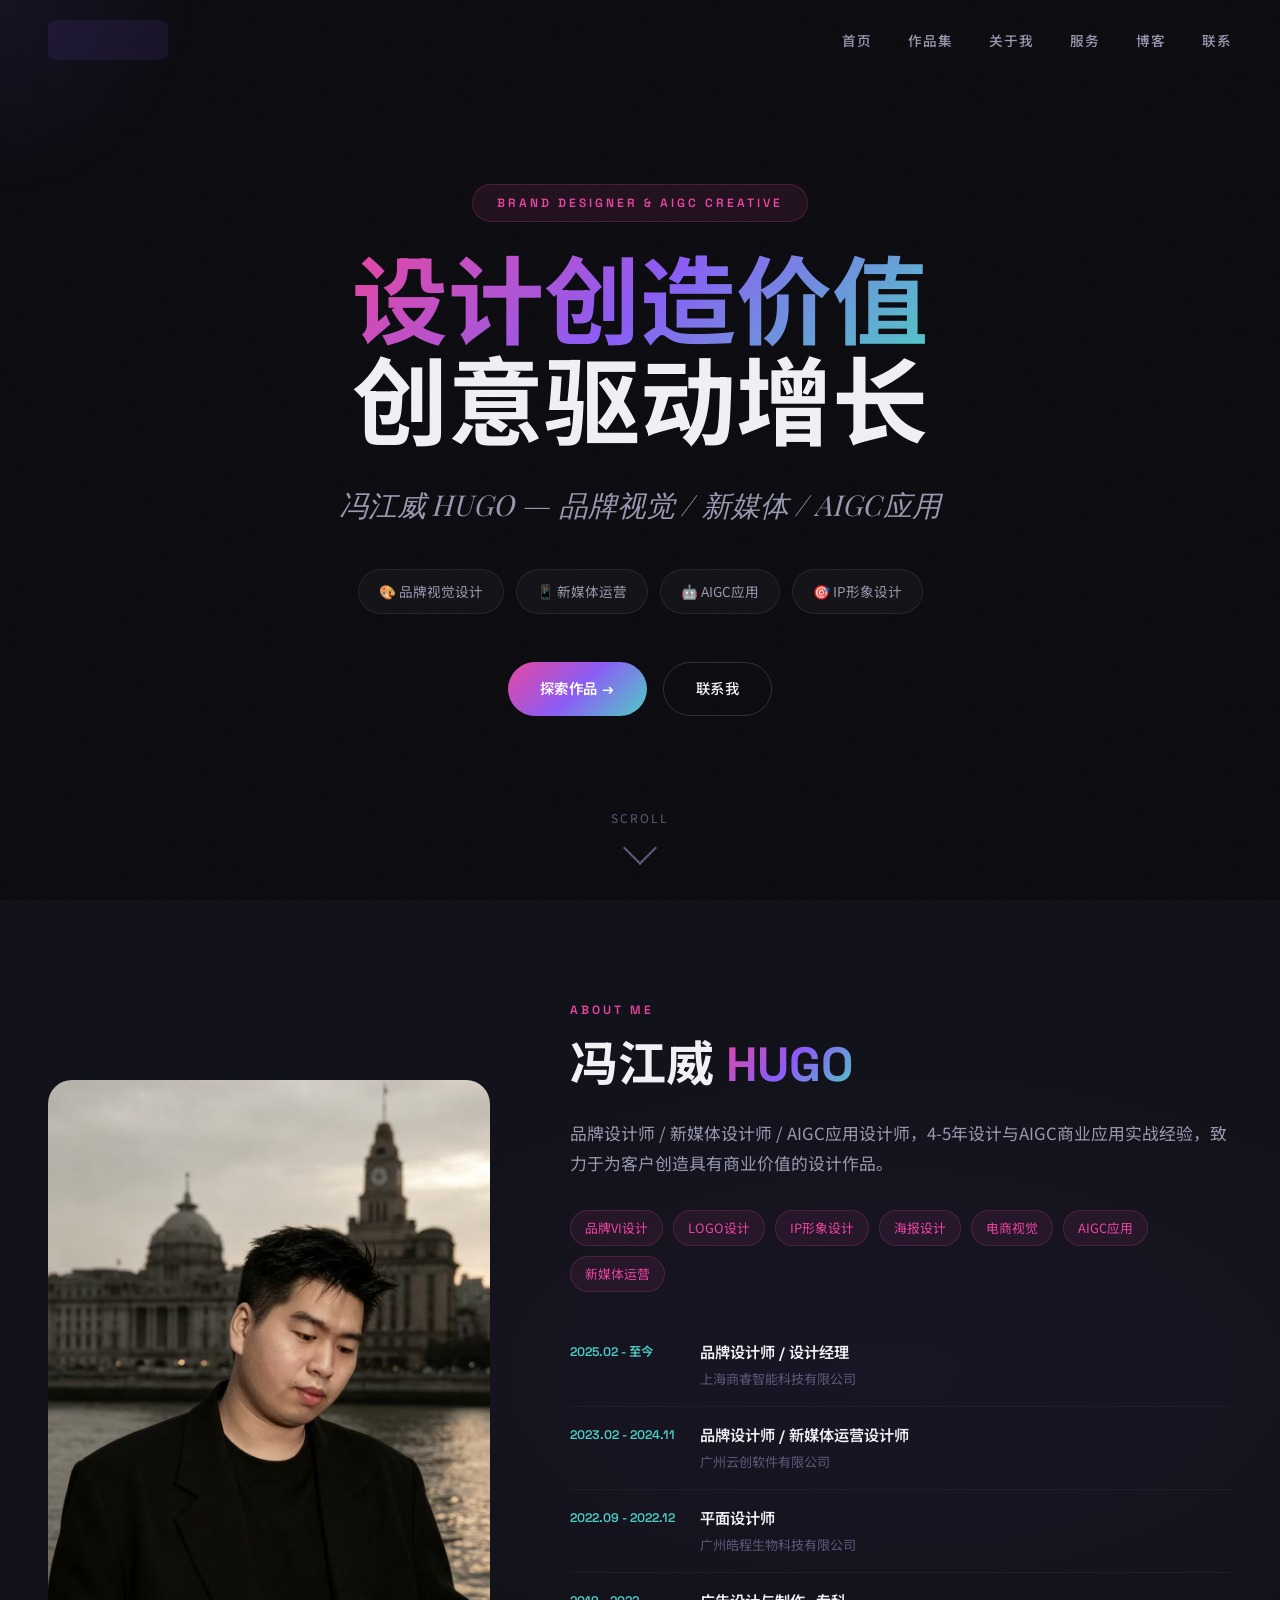
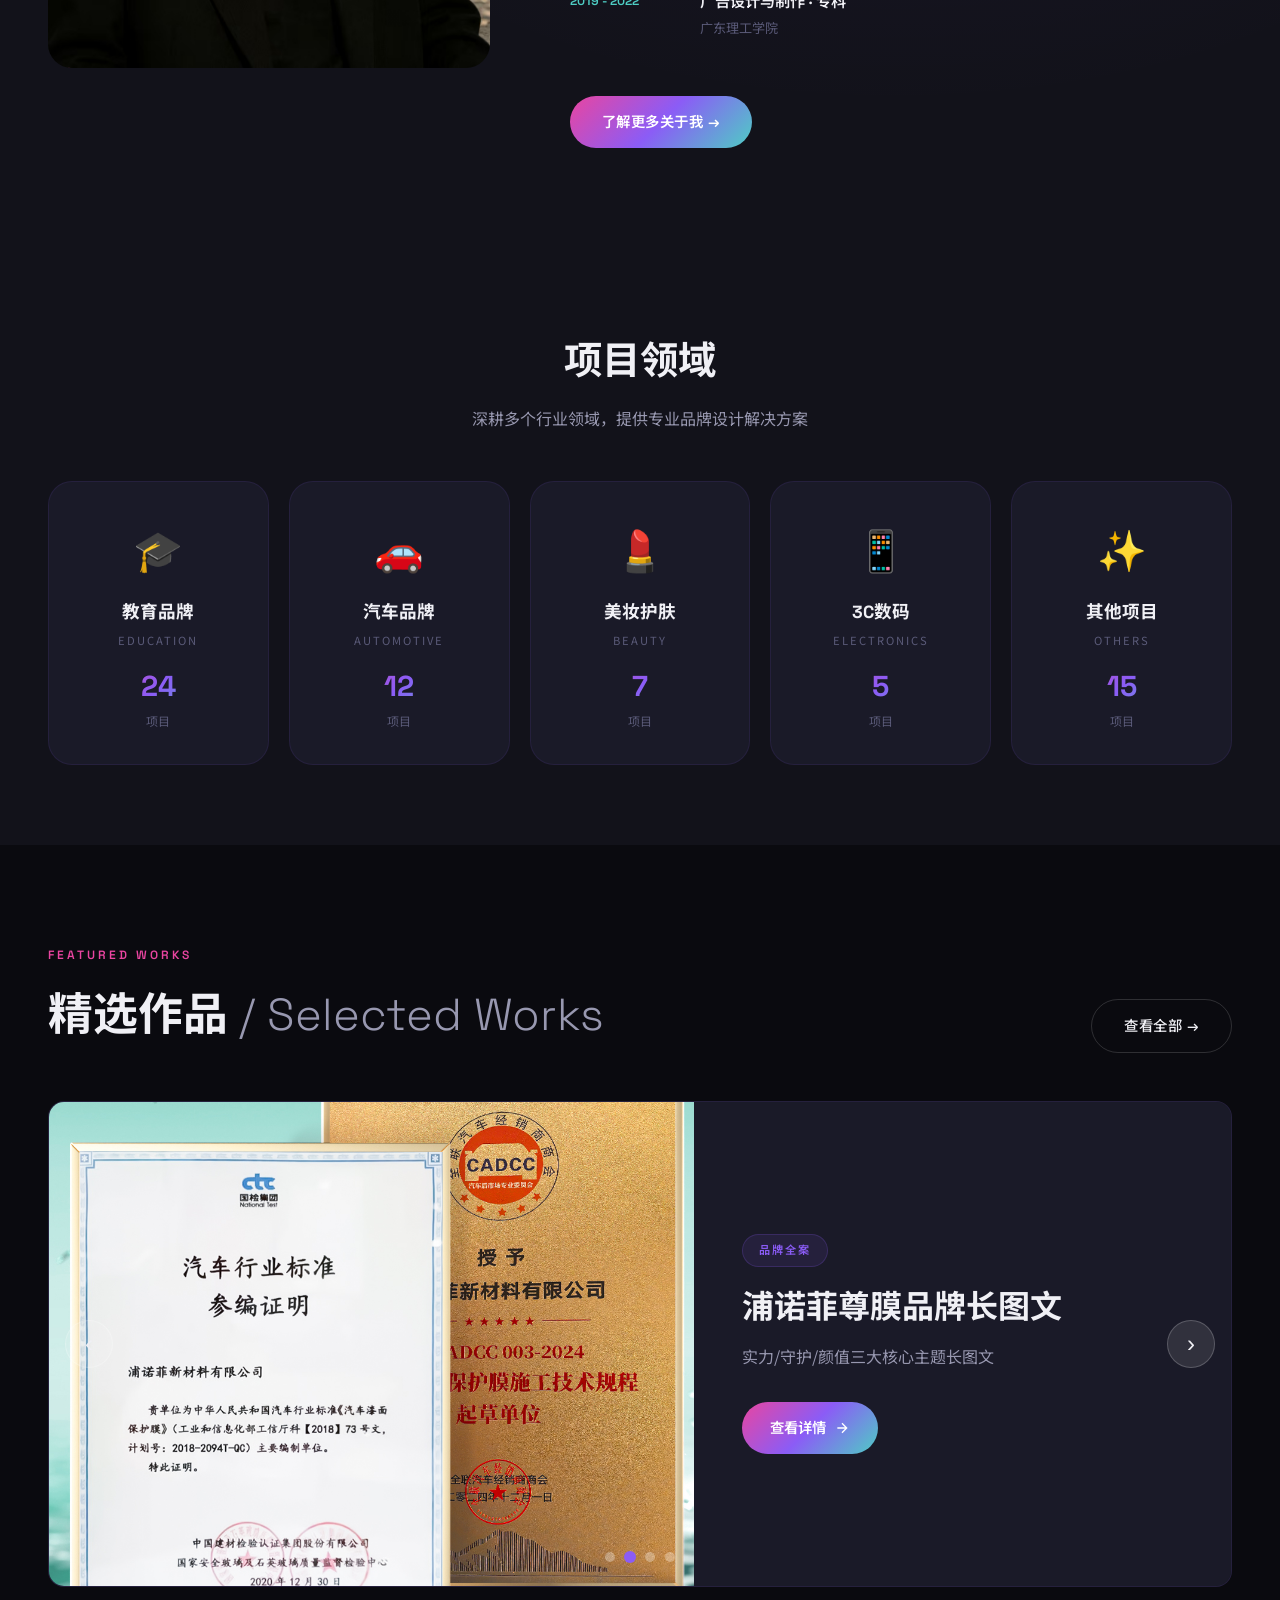
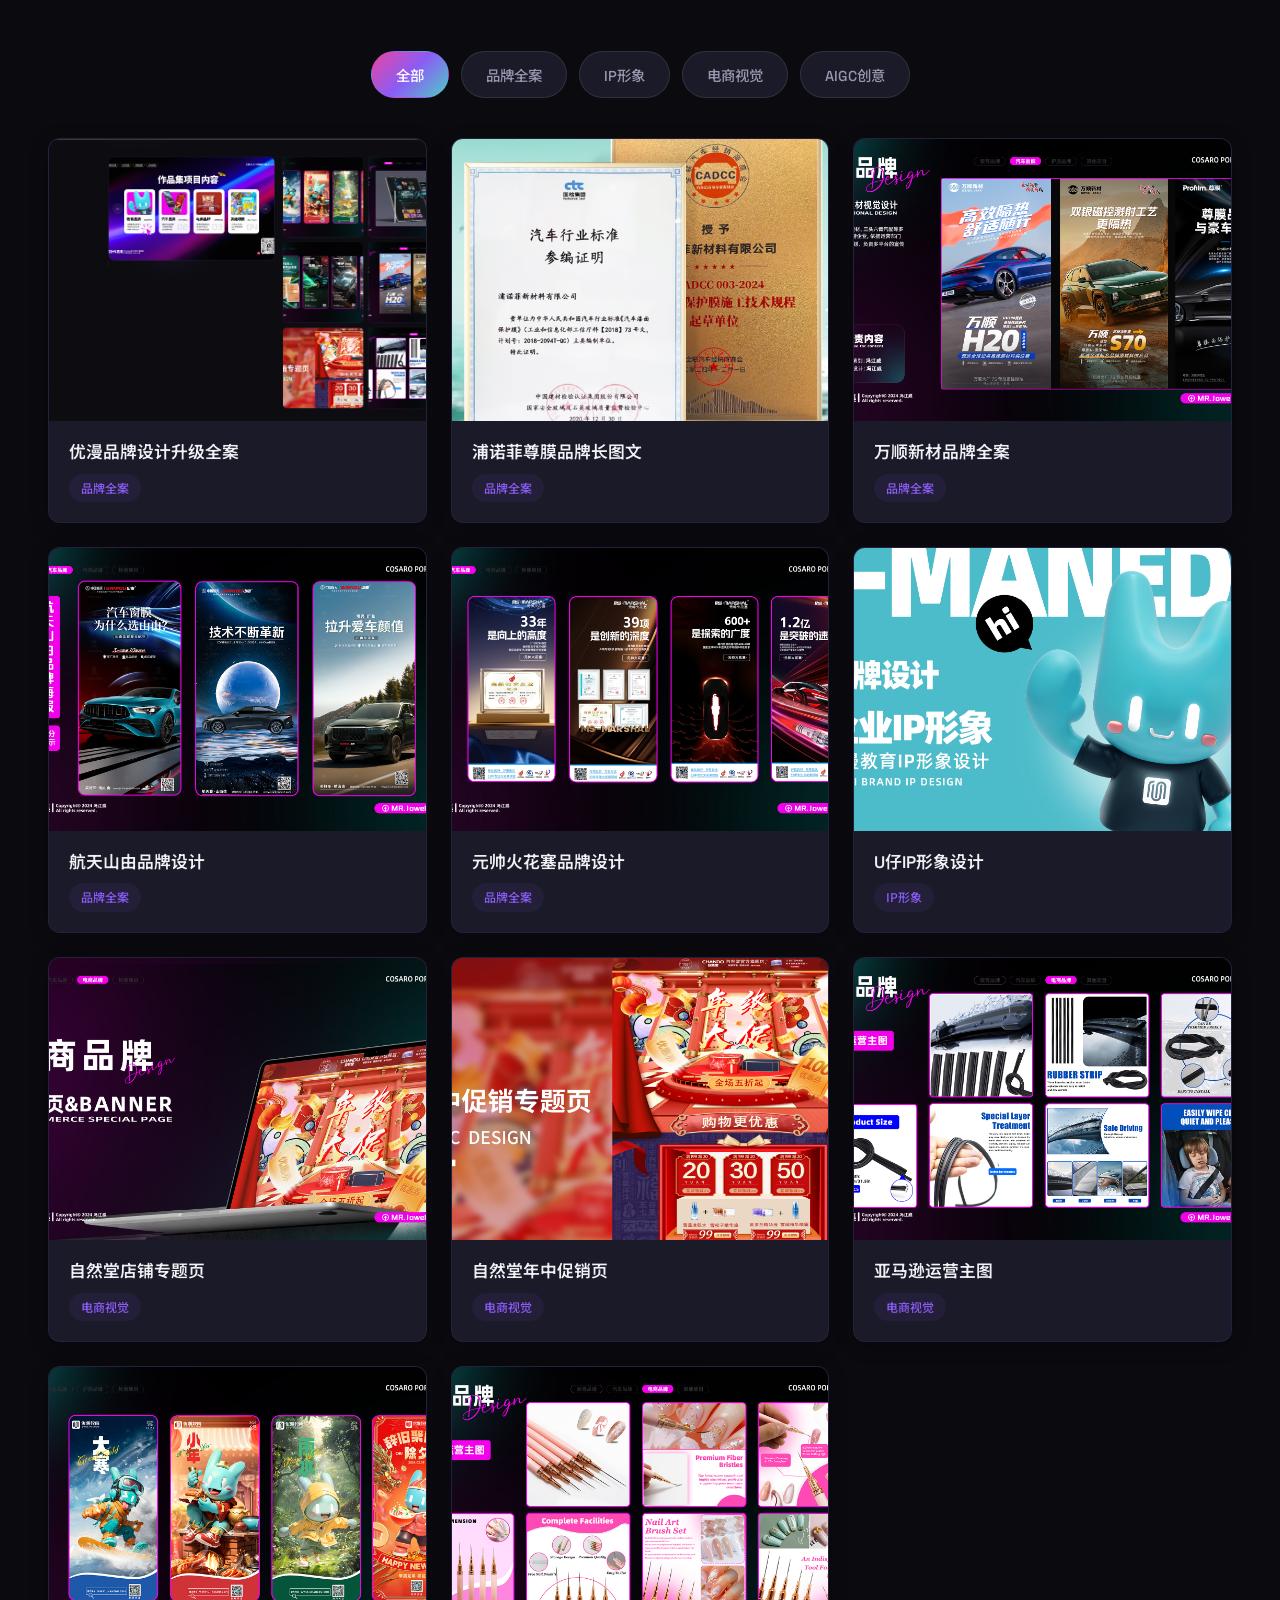
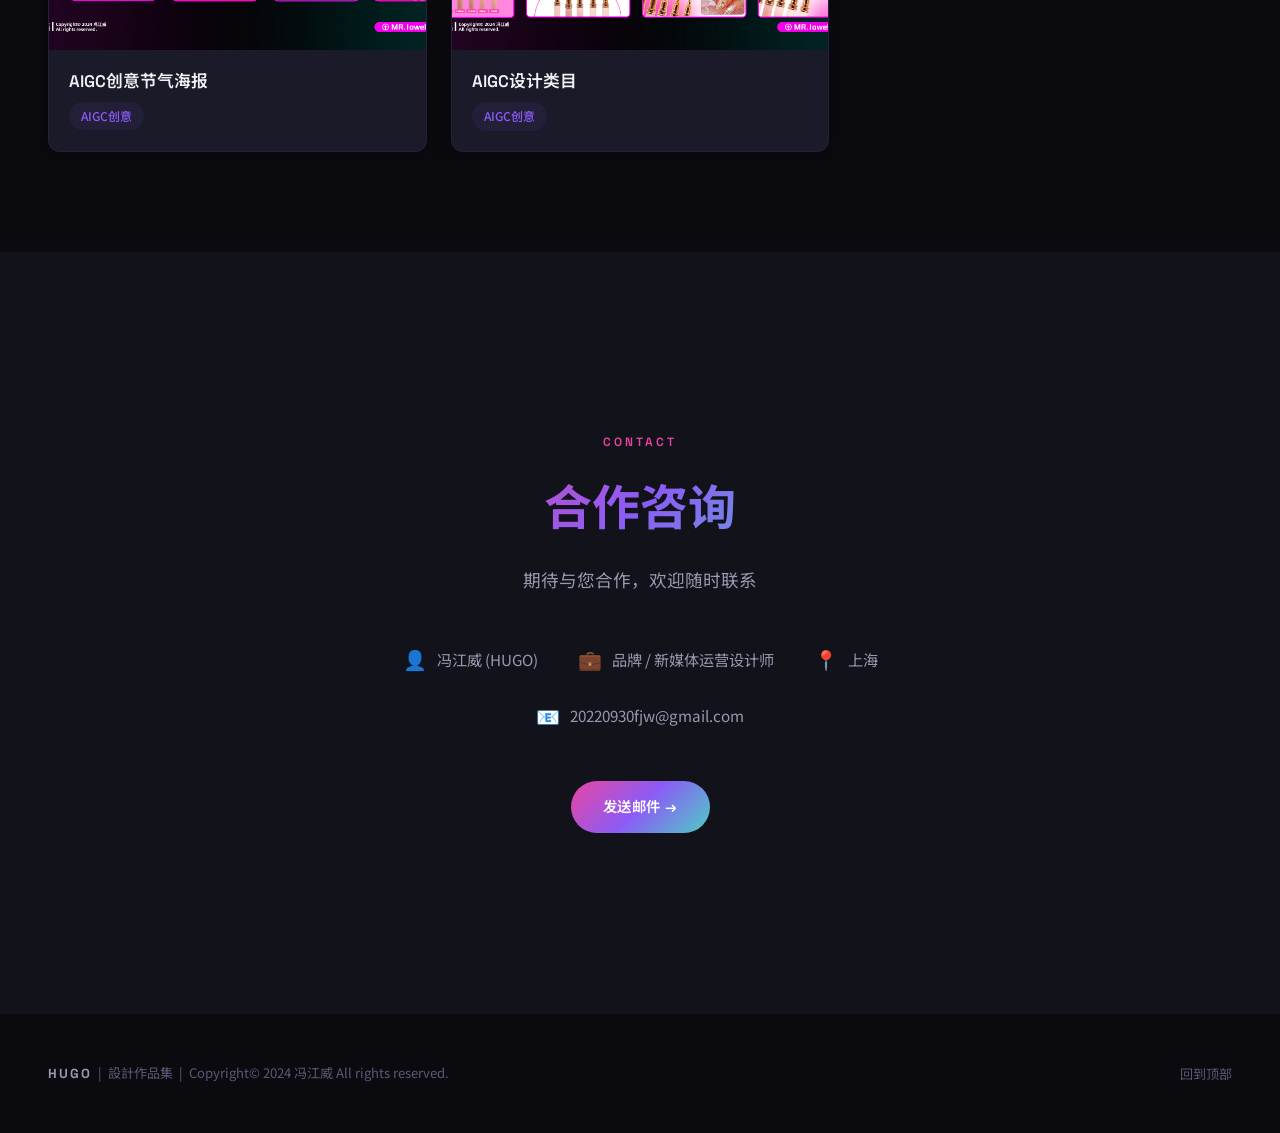
==== commit 768ee23b: "feat: 首页作品展示模块重构-轮播区+筛选导航+网格墙" ====
--- a/index.html
+++ b/index.html
@@ -296,16 +296,220 @@
             color: var(--text-secondary);
         }
 
-        /* ========== Featured Grid ========== */
-        .featured-grid {
+        /* ========== Featured Carousel ========== */
+        .featured-carousel-wrapper {
+            max-width: 1200px;
+            margin: 0 auto 64px;
+        }
+
+        .featured-carousel {
+            position: relative;
+            overflow: hidden;
+            border-radius: 16px;
+            background: var(--bg-card);
+            border: 1px solid rgba(139,92,246,0.1);
+        }
+
+        .featured-carousel-track {
+            display: flex;
+            transition: transform 0.5s cubic-bezier(0.4, 0, 0.2, 1);
+        }
+
+        .featured-carousel-item {
+            min-width: 100%;
+            display: grid;
+            grid-template-columns: 1.2fr 1fr;
+            gap: 0;
+        }
+
+        .featured-carousel-image {
+            position: relative;
+            aspect-ratio: 4/3;
+            overflow: hidden;
+        }
+
+        .featured-carousel-image img {
+            width: 100%;
+            height: 100%;
+            object-fit: cover;
+            transition: transform 0.5s ease;
+        }
+
+        .featured-carousel-item:hover .featured-carousel-image img {
+            transform: scale(1.03);
+        }
+
+        .featured-carousel-content {
+            padding: 48px;
+            display: flex;
+            flex-direction: column;
+            justify-content: center;
+            background: var(--bg-card);
+        }
+
+        .featured-carousel-category {
+            display: inline-block;
+            padding: 6px 16px;
+            border-radius: 100px;
+            background: rgba(139,92,246,0.1);
+            border: 1px solid rgba(139,92,246,0.2);
+            font-family: var(--font-display);
+            font-size: 0.7rem;
+            font-weight: 600;
+            letter-spacing: 2px;
+            text-transform: uppercase;
+            color: var(--accent-purple);
+            margin-bottom: 20px;
+            width: fit-content;
+        }
+
+        .featured-carousel-title {
+            font-family: var(--font-display);
+            font-size: clamp(1.5rem, 2.5vw, 2rem);
+            font-weight: 700;
+            color: var(--text-primary);
+            margin-bottom: 16px;
+            line-height: 1.3;
+        }
+
+        .featured-carousel-highlight {
+            font-size: 1rem;
+            color: var(--text-secondary);
+            margin-bottom: 32px;
+            line-height: 1.6;
+        }
+
+        .featured-carousel-btn {
+            display: inline-flex;
+            align-items: center;
+            gap: 8px;
+            padding: 14px 28px;
+            border-radius: 100px;
+            background: var(--gradient-main);
+            color: white;
+            font-family: var(--font-display);
+            font-size: 0.9rem;
+            font-weight: 600;
+            text-decoration: none;
+            width: fit-content;
+            transition: all 0.3s ease;
+            border: none;
+            cursor: pointer;
+        }
+
+        .featured-carousel-btn:hover {
+            transform: translateY(-2px);
+            box-shadow: 0 8px 24px rgba(139,92,246,0.4);
+        }
+
+        .carousel-dots {
+            position: absolute;
+            bottom: 24px;
+            left: 50%;
+            transform: translateX(-50%);
+            display: flex;
+            gap: 10px;
+            z-index: 10;
+        }
+
+        .carousel-dot {
+            width: 10px;
+            height: 10px;
+            border-radius: 50%;
+            background: rgba(255,255,255,0.3);
+            border: none;
+            cursor: pointer;
+            transition: all 0.3s ease;
+        }
+
+        .carousel-dot.active {
+            background: var(--accent-purple);
+            transform: scale(1.2);
+        }
+
+        .carousel-btn {
+            position: absolute;
+            top: 50%;
+            transform: translateY(-50%);
+            width: 48px;
+            height: 48px;
+            border-radius: 50%;
+            background: rgba(255,255,255,0.1);
+            border: 1px solid rgba(255,255,255,0.2);
+            color: var(--text-primary);
+            font-size: 1.5rem;
+            cursor: pointer;
+            transition: all 0.3s ease;
+            display: flex;
+            align-items: center;
+            justify-content: center;
+            z-index: 10;
+        }
+
+        .carousel-btn:hover {
+            background: rgba(139,92,246,0.2);
+            border-color: rgba(139,92,246,0.4);
+        }
+
+        .carousel-prev {
+            left: 16px;
+        }
+
+        .carousel-next {
+            right: 16px;
+        }
+
+        /* ========== Category Filter ========== */
+        .category-filter-wrapper {
+            max-width: 1200px;
+            margin: 0 auto 40px;
+        }
+
+        .category-filter {
+            display: flex;
+            justify-content: center;
+            gap: 12px;
+            flex-wrap: wrap;
+        }
+
+        .filter-btn {
+            padding: 12px 24px;
+            border-radius: 100px;
+            background: var(--bg-card);
+            border: 1px solid rgba(255,255,255,0.1);
+            color: var(--text-secondary);
+            font-family: var(--font-display);
+            font-size: 0.9rem;
+            font-weight: 500;
+            cursor: pointer;
+            transition: all 0.3s ease;
+        }
+
+        .filter-btn:hover {
+            background: rgba(139,92,246,0.1);
+            border-color: rgba(139,92,246,0.3);
+            color: var(--text-primary);
+        }
+
+        .filter-btn.active {
+            background: var(--gradient-main);
+            border-color: transparent;
+            color: white;
+        }
+
+        /* ========== Portfolio Grid ========== */
+        .portfolio-grid-wrapper {
             max-width: 1200px;
             margin: 0 auto;
-            display: flex;
-            flex-direction: column;
+        }
+
+        .portfolio-grid {
+            display: grid;
+            grid-template-columns: repeat(3, 1fr);
             gap: 24px;
         }
 
-        .featured-card {
+        .portfolio-card {
             position: relative;
             border-radius: 12px;
             overflow: hidden;
@@ -318,55 +522,51 @@
             text-decoration: none;
         }
 
-        .featured-card:hover {
-            transform: scale(1.02);
+        .portfolio-card:hover {
+            transform: translateY(-4px);
             box-shadow: 0 12px 40px rgba(0,0,0,0.35);
             border-color: rgba(139,92,246,0.25);
         }
 
-        .featured-card-image {
+        .portfolio-card-image {
             position: relative;
             width: 100%;
-            aspect-ratio: 16/9;
+            aspect-ratio: 4/3;
             overflow: hidden;
         }
 
-        .featured-card-image img {
+        .portfolio-card-image img {
             width: 100%;
             height: 100%;
             object-fit: cover;
-            transition: transform 0.3s ease;
-        }
-
-        .featured-card:hover .featured-card-image img {
+            transition: transform 0.4s ease;
+        }
+
+        .portfolio-card:hover .portfolio-card-image img {
             transform: scale(1.05);
         }
 
-        .featured-card-overlay {
-            position: absolute;
-            bottom: 0;
-            left: 0;
-            right: 0;
-            padding: 80px 24px 24px;
-            background: linear-gradient(to top, rgba(10,10,15,0.95) 0%, rgba(10,10,15,0.6) 50%, transparent 100%);
-        }
-
-        .featured-card-category {
+        .portfolio-card-content {
+            padding: 20px;
+        }
+
+        .portfolio-card-title {
             font-family: var(--font-display);
-            font-size: 0.7rem;
-            font-weight: 500;
-            letter-spacing: 2px;
-            text-transform: uppercase;
-            color: var(--accent-cyan);
-            margin-bottom: 8px;
-        }
-
-        .featured-card-title {
-            font-family: var(--font-display);
-            font-size: 1.25rem;
+            font-size: 1.05rem;
             font-weight: 600;
             color: var(--text-primary);
-            line-height: 1.3;
+            margin-bottom: 8px;
+            line-height: 1.4;
+        }
+
+        .portfolio-card-category {
+            display: inline-block;
+            padding: 4px 12px;
+            border-radius: 100px;
+            background: rgba(139,92,246,0.08);
+            font-size: 0.75rem;
+            color: var(--accent-purple);
+            font-weight: 500;
         }
 
         /* ========== Contact Simple ========== */
@@ -620,6 +820,15 @@
             .big-project-card {
                 aspect-ratio: 16/9;
             }
+
+            /* Featured Carousel Tablet */
+            .featured-carousel-item {
+                grid-template-columns: 1fr 1fr;
+            }
+
+            .featured-carousel-content {
+                padding: 32px;
+            }
         }
 
         @media (max-width: 768px) {
@@ -648,6 +857,77 @@
             .small-projects-grid {
                 grid-template-columns: repeat(2, 1fr);
             }
+
+            /* Featured Carousel Mobile */
+            .featured-carousel-item {
+                grid-template-columns: 1fr;
+                grid-template-rows: auto auto;
+            }
+
+            .featured-carousel-image {
+                aspect-ratio: 16/10;
+            }
+
+            .featured-carousel-content {
+                padding: 24px;
+            }
+
+            .featured-carousel-title {
+                font-size: 1.25rem;
+            }
+
+            .featured-carousel-highlight {
+                font-size: 0.9rem;
+                margin-bottom: 20px;
+            }
+
+            .carousel-btn {
+                width: 40px;
+                height: 40px;
+                font-size: 1.2rem;
+            }
+
+            .carousel-prev {
+                left: 8px;
+            }
+
+            .carousel-next {
+                right: 8px;
+            }
+
+            /* Category Filter Mobile */
+            .category-filter-wrapper {
+                overflow-x: auto;
+                -webkit-overflow-scrolling: touch;
+                padding-bottom: 8px;
+            }
+
+            .category-filter-wrapper::-webkit-scrollbar {
+                display: none;
+            }
+
+            .category-filter {
+                flex-wrap: nowrap;
+                justify-content: flex-start;
+                padding: 0 4px;
+            }
+
+            .filter-btn {
+                flex-shrink: 0;
+                padding: 10px 20px;
+                font-size: 0.85rem;
+            }
+
+            /* Portfolio Grid Mobile */
+            .portfolio-grid {
+                grid-template-columns: 1fr;
+                gap: 20px;
+            }
+
+            .portfolio-card {
+                max-width: 90%;
+                margin: 0 auto;
+            }
         }
 
         @media (max-width: 480px) {
@@ -669,6 +949,10 @@
 
             .small-projects-grid {
                 grid-template-columns: 1fr;
+            }
+
+            .portfolio-card {
+                max-width: 100%;
             }
         }
     </style>
@@ -850,6 +1134,7 @@
 
     <!-- Featured Works -->
     <section class="featured-works" id="featured">
+        <!-- Section Header -->
         <div class="featured-works-header reveal">
             <div>
                 <div class="section-label">Featured Works</div>
@@ -858,43 +1143,36 @@
             <a href="projects.html" class="btn-secondary">查看全部 →</a>
         </div>
 
-        <div class="featured-grid">
-            <a href="project-detail.html?id=youman-brand&cat=edu" class="featured-card reveal" target="_blank">
-                <div class="featured-card-image">
-                    <img src="assets/showcase-1.jpg" alt="优漫品牌设计升级全案">
+        <!-- 精品全案轮播区 -->
+        <div class="featured-carousel-wrapper reveal">
+            <div class="featured-carousel" id="featuredCarousel">
+                <div class="featured-carousel-track" id="carouselTrack">
+                    <!-- 轮播项目将通过JS动态生成 -->
                 </div>
-                <div class="featured-card-overlay">
-                    <div class="featured-card-category">教育品牌</div>
-                    <h3 class="featured-card-title">优漫品牌设计升级全案</h3>
-                </div>
-            </a>
-            <a href="project-detail.html?id=profilm-brand&cat=auto" class="featured-card reveal" target="_blank">
-                <div class="featured-card-image">
-                    <img src="assets/showcase-2.jpg" alt="浦诺菲尊膜品牌长图文">
-                </div>
-                <div class="featured-card-overlay">
-                    <div class="featured-card-category">汽车品牌</div>
-                    <h3 class="featured-card-title">浦诺菲尊膜品牌长图文</h3>
-                </div>
-            </a>
-            <a href="project-detail.html?id=chando-promo&cat=ecom" class="featured-card reveal" target="_blank">
-                <div class="featured-card-image">
-                    <img src="assets/showcase-3.jpg" alt="自然堂电商视觉设计">
-                </div>
-                <div class="featured-card-overlay">
-                    <div class="featured-card-category">美妆护肤</div>
-                    <h3 class="featured-card-title">自然堂电商视觉设计</h3>
-                </div>
-            </a>
-            <a href="project-detail.html?id=youman-ai&cat=edu" class="featured-card reveal" target="_blank">
-                <div class="featured-card-image">
-                    <img src="assets/showcase-4.jpg" alt="AIGC创意节气海报">
-                </div>
-                <div class="featured-card-overlay">
-                    <div class="featured-card-category">AIGC创意</div>
-                    <h3 class="featured-card-title">AIGC创意节气海报</h3>
-                </div>
-            </a>
+                <!-- 轮播指示器 -->
+                <div class="carousel-dots" id="carouselDots"></div>
+                <!-- 轮播控制按钮 -->
+                <button class="carousel-btn carousel-prev" id="carouselPrev" aria-label="上一个">‹</button>
+                <button class="carousel-btn carousel-next" id="carouselNext" aria-label="下一个">›</button>
+            </div>
+        </div>
+
+        <!-- 类目筛选导航区 -->
+        <div class="category-filter-wrapper reveal">
+            <div class="category-filter" id="categoryFilter">
+                <button class="filter-btn active" data-category="all">全部</button>
+                <button class="filter-btn" data-category="品牌全案">品牌全案</button>
+                <button class="filter-btn" data-category="IP形象">IP形象</button>
+                <button class="filter-btn" data-category="电商视觉">电商视觉</button>
+                <button class="filter-btn" data-category="AIGC创意">AIGC创意</button>
+            </div>
+        </div>
+
+        <!-- 网格作品墙 -->
+        <div class="portfolio-grid-wrapper reveal">
+            <div class="portfolio-grid" id="portfolioGrid">
+                <!-- 作品卡片将通过JS动态生成 -->
+            </div>
         </div>
     </section>
 
@@ -1043,6 +1321,284 @@
                 }
             });
         });
+
+        // ========== Portfolio Data ==========
+        const portfolioData = {
+            featured: [
+                {
+                    id: 'youman-brand',
+                    title: '优漫品牌设计升级全案',
+                    category: '品牌全案',
+                    highlight: 'LOGO+IP吉祥物+VI系统全案设计',
+                    image: 'assets/edu/youman-cover.png',
+                    link: 'project-detail.html?id=youman-brand&cat=edu'
+                },
+                {
+                    id: 'profilm-brand',
+                    title: '浦诺菲尊膜品牌长图文',
+                    category: '品牌全案',
+                    highlight: '实力/守护/颜值三大核心主题长图文',
+                    image: 'assets/auto/profilm-v1.jpg',
+                    link: 'project-detail.html?id=profilm-brand&cat=auto'
+                },
+                {
+                    id: 'wanshun',
+                    title: '万顺新材品牌全案',
+                    category: '品牌全案',
+                    highlight: '隔热膜+改色膜双产品线视觉设计',
+                    image: 'assets/auto/46.jpg',
+                    link: 'project-detail.html?id=wanshun&cat=auto'
+                },
+                {
+                    id: 'youman-ai',
+                    title: 'AIGC创意节气海报',
+                    category: 'AIGC创意',
+                    highlight: 'AI赋能传统节气视觉创新表达',
+                    image: 'assets/edu/30.jpg',
+                    link: 'project-detail.html?id=youman-ai&cat=edu'
+                }
+            ],
+            all: [
+                // 品牌全案类
+                { id: 'youman-brand', title: '优漫品牌设计升级全案', category: '品牌全案', image: 'assets/edu/youman-cover.png', link: 'project-detail.html?id=youman-brand&cat=edu' },
+                { id: 'profilm-brand', title: '浦诺菲尊膜品牌长图文', category: '品牌全案', image: 'assets/auto/profilm-v1.jpg', link: 'project-detail.html?id=profilm-brand&cat=auto' },
+                { id: 'wanshun', title: '万顺新材品牌全案', category: '品牌全案', image: 'assets/auto/46.jpg', link: 'project-detail.html?id=wanshun&cat=auto' },
+                { id: 'hanshan', title: '航天山由品牌设计', category: '品牌全案', image: 'assets/auto/50.jpg', link: 'project-detail.html?id=hanshan&cat=auto' },
+                { id: 'yuanshuai', title: '元帅火花塞品牌设计', category: '品牌全案', image: 'assets/auto/51.jpg', link: 'project-detail.html?id=yuanshuai&cat=auto' },
+
+                // IP形象类
+                { id: 'youman-ip', title: 'U仔IP形象设计', category: 'IP形象', image: 'assets/edu/07.jpg', link: 'project-detail.html?id=youman-ip&cat=edu' },
+
+                // 电商视觉类
+                { id: 'cendo', title: '自然堂店铺专题页', category: '电商视觉', image: 'assets/ecom/52.jpg', link: 'project-detail.html?id=cendo&cat=ecom' },
+                { id: 'cendo-promo', title: '自然堂年中促销页', category: '电商视觉', image: 'assets/ecom/54.jpg', link: 'project-detail.html?id=cendo-promo&cat=ecom' },
+                { id: 'amazon', title: '亚马逊运营主图', category: '电商视觉', image: 'assets/ecom/58.jpg', link: 'project-detail.html?id=amazon&cat=ecom' },
+
+                // AIGC创意类
+                { id: 'youman-ai', title: 'AIGC创意节气海报', category: 'AIGC创意', image: 'assets/edu/30.jpg', link: 'project-detail.html?id=youman-ai&cat=edu' },
+                { id: 'aigc-design', title: 'AIGC设计类目', category: 'AIGC创意', image: 'assets/other/59.jpg', link: 'project-detail.html?id=aigc-design&cat=other' }
+            ]
+        };
+
+        // ========== Featured Carousel ==========
+        (function() {
+            const track = document.getElementById('carouselTrack');
+            const dotsContainer = document.getElementById('carouselDots');
+            const prevBtn = document.getElementById('carouselPrev');
+            const nextBtn = document.getElementById('carouselNext');
+            const carousel = document.getElementById('featuredCarousel');
+
+            if (!track || !dotsContainer) return;
+
+            const items = portfolioData.featured;
+            let currentIndex = 0;
+            let autoplayInterval = null;
+            let isHovering = false;
+
+            // Render carousel items
+            function renderCarousel() {
+                track.innerHTML = items.map((item, index) => `
+                    <div class="featured-carousel-item" data-index="${index}">
+                        <a href="${item.link}" class="featured-carousel-image">
+                            <img src="${item.image}" alt="${item.title}" loading="${index === 0 ? 'eager' : 'lazy'}">
+                        </a>
+                        <div class="featured-carousel-content">
+                            <span class="featured-carousel-category">${item.category}</span>
+                            <h3 class="featured-carousel-title">${item.title}</h3>
+                            <p class="featured-carousel-highlight">${item.highlight}</p>
+                            <a href="${item.link}" class="featured-carousel-btn">
+                                查看详情
+                                <svg width="16" height="16" viewBox="0 0 24 24" fill="none" stroke="currentColor" stroke-width="2">
+                                    <path d="M5 12h14M12 5l7 7-7 7"/>
+                                </svg>
+                            </a>
+                        </div>
+                    </div>
+                `).join('');
+
+                // Render dots
+                dotsContainer.innerHTML = items.map((_, index) => `
+                    <button class="carousel-dot ${index === 0 ? 'active' : ''}" data-index="${index}" aria-label="切换到第${index + 1}个项目"></button>
+                `).join('');
+            }
+
+            // Update carousel position
+            function updateCarousel() {
+                track.style.transform = `translateX(-${currentIndex * 100}%)`;
+
+                // Update dots
+                const dots = dotsContainer.querySelectorAll('.carousel-dot');
+                dots.forEach((dot, index) => {
+                    dot.classList.toggle('active', index === currentIndex);
+                });
+            }
+
+            // Go to specific slide
+            function goToSlide(index) {
+                currentIndex = index;
+                if (currentIndex < 0) currentIndex = items.length - 1;
+                if (currentIndex >= items.length) currentIndex = 0;
+                updateCarousel();
+            }
+
+            // Next slide
+            function nextSlide() {
+                goToSlide(currentIndex + 1);
+            }
+
+            // Previous slide
+            function prevSlide() {
+                goToSlide(currentIndex - 1);
+            }
+
+            // Start autoplay
+            function startAutoplay() {
+                if (autoplayInterval) clearInterval(autoplayInterval);
+                autoplayInterval = setInterval(() => {
+                    if (!isHovering) {
+                        nextSlide();
+                    }
+                }, 5000);
+            }
+
+            // Stop autoplay
+            function stopAutoplay() {
+                if (autoplayInterval) {
+                    clearInterval(autoplayInterval);
+                    autoplayInterval = null;
+                }
+            }
+
+            // Event listeners
+            if (prevBtn) {
+                prevBtn.addEventListener('click', () => {
+                    prevSlide();
+                    startAutoplay();
+                });
+            }
+
+            if (nextBtn) {
+                nextBtn.addEventListener('click', () => {
+                    nextSlide();
+                    startAutoplay();
+                });
+            }
+
+            if (dotsContainer) {
+                dotsContainer.addEventListener('click', (e) => {
+                    if (e.target.classList.contains('carousel-dot')) {
+                        const index = parseInt(e.target.dataset.index);
+                        goToSlide(index);
+                        startAutoplay();
+                    }
+                });
+            }
+
+            if (carousel) {
+                carousel.addEventListener('mouseenter', () => {
+                    isHovering = true;
+                });
+
+                carousel.addEventListener('mouseleave', () => {
+                    isHovering = false;
+                });
+
+                // Touch support for mobile swipe
+                let touchStartX = 0;
+                let touchEndX = 0;
+
+                carousel.addEventListener('touchstart', (e) => {
+                    touchStartX = e.changedTouches[0].screenX;
+                }, { passive: true });
+
+                carousel.addEventListener('touchend', (e) => {
+                    touchEndX = e.changedTouches[0].screenX;
+                    handleSwipe();
+                }, { passive: true });
+
+                function handleSwipe() {
+                    const swipeThreshold = 50;
+                    const diff = touchStartX - touchEndX;
+
+                    if (diff > swipeThreshold) {
+                        nextSlide();
+                        startAutoplay();
+                    } else if (diff < -swipeThreshold) {
+                        prevSlide();
+                        startAutoplay();
+                    }
+                }
+            }
+
+            // Keyboard navigation
+            document.addEventListener('keydown', (e) => {
+                if (e.key === 'ArrowLeft') {
+                    prevSlide();
+                    startAutoplay();
+                } else if (e.key === 'ArrowRight') {
+                    nextSlide();
+                    startAutoplay();
+                }
+            });
+
+            // Initialize
+            renderCarousel();
+            startAutoplay();
+        })();
+
+        // ========== Portfolio Grid with Filter ==========
+        (function() {
+            const grid = document.getElementById('portfolioGrid');
+            const filterBtns = document.querySelectorAll('.filter-btn');
+
+            if (!grid) return;
+
+            let currentCategory = 'all';
+
+            // Render portfolio cards
+            function renderPortfolio(category) {
+                const filteredItems = category === 'all'
+                    ? portfolioData.all
+                    : portfolioData.all.filter(item => item.category === category);
+
+                grid.innerHTML = filteredItems.map((item, index) => `
+                    <a href="${item.link}" class="portfolio-card" data-category="${item.category}" style="animation-delay: ${index * 0.05}s">
+                        <div class="portfolio-card-image">
+                            <img src="${item.image}" alt="${item.title}" loading="lazy">
+                        </div>
+                        <div class="portfolio-card-content">
+                            <h4 class="portfolio-card-title">${item.title}</h4>
+                            <span class="portfolio-card-category">${item.category}</span>
+                        </div>
+                    </a>
+                `).join('');
+
+                // Trigger animation
+                requestAnimationFrame(() => {
+                    grid.querySelectorAll('.portfolio-card').forEach(card => {
+                        card.classList.add('animate-in');
+                    });
+                });
+            }
+
+            // Handle filter click
+            filterBtns.forEach(btn => {
+                btn.addEventListener('click', () => {
+                    const category = btn.dataset.category;
+
+                    // Update active state
+                    filterBtns.forEach(b => b.classList.remove('active'));
+                    btn.classList.add('active');
+
+                    // Render filtered portfolio
+                    currentCategory = category;
+                    renderPortfolio(category);
+                });
+            });
+
+            // Initialize
+            renderPortfolio('all');
+        })();
     </script>
 </body>
 </html>
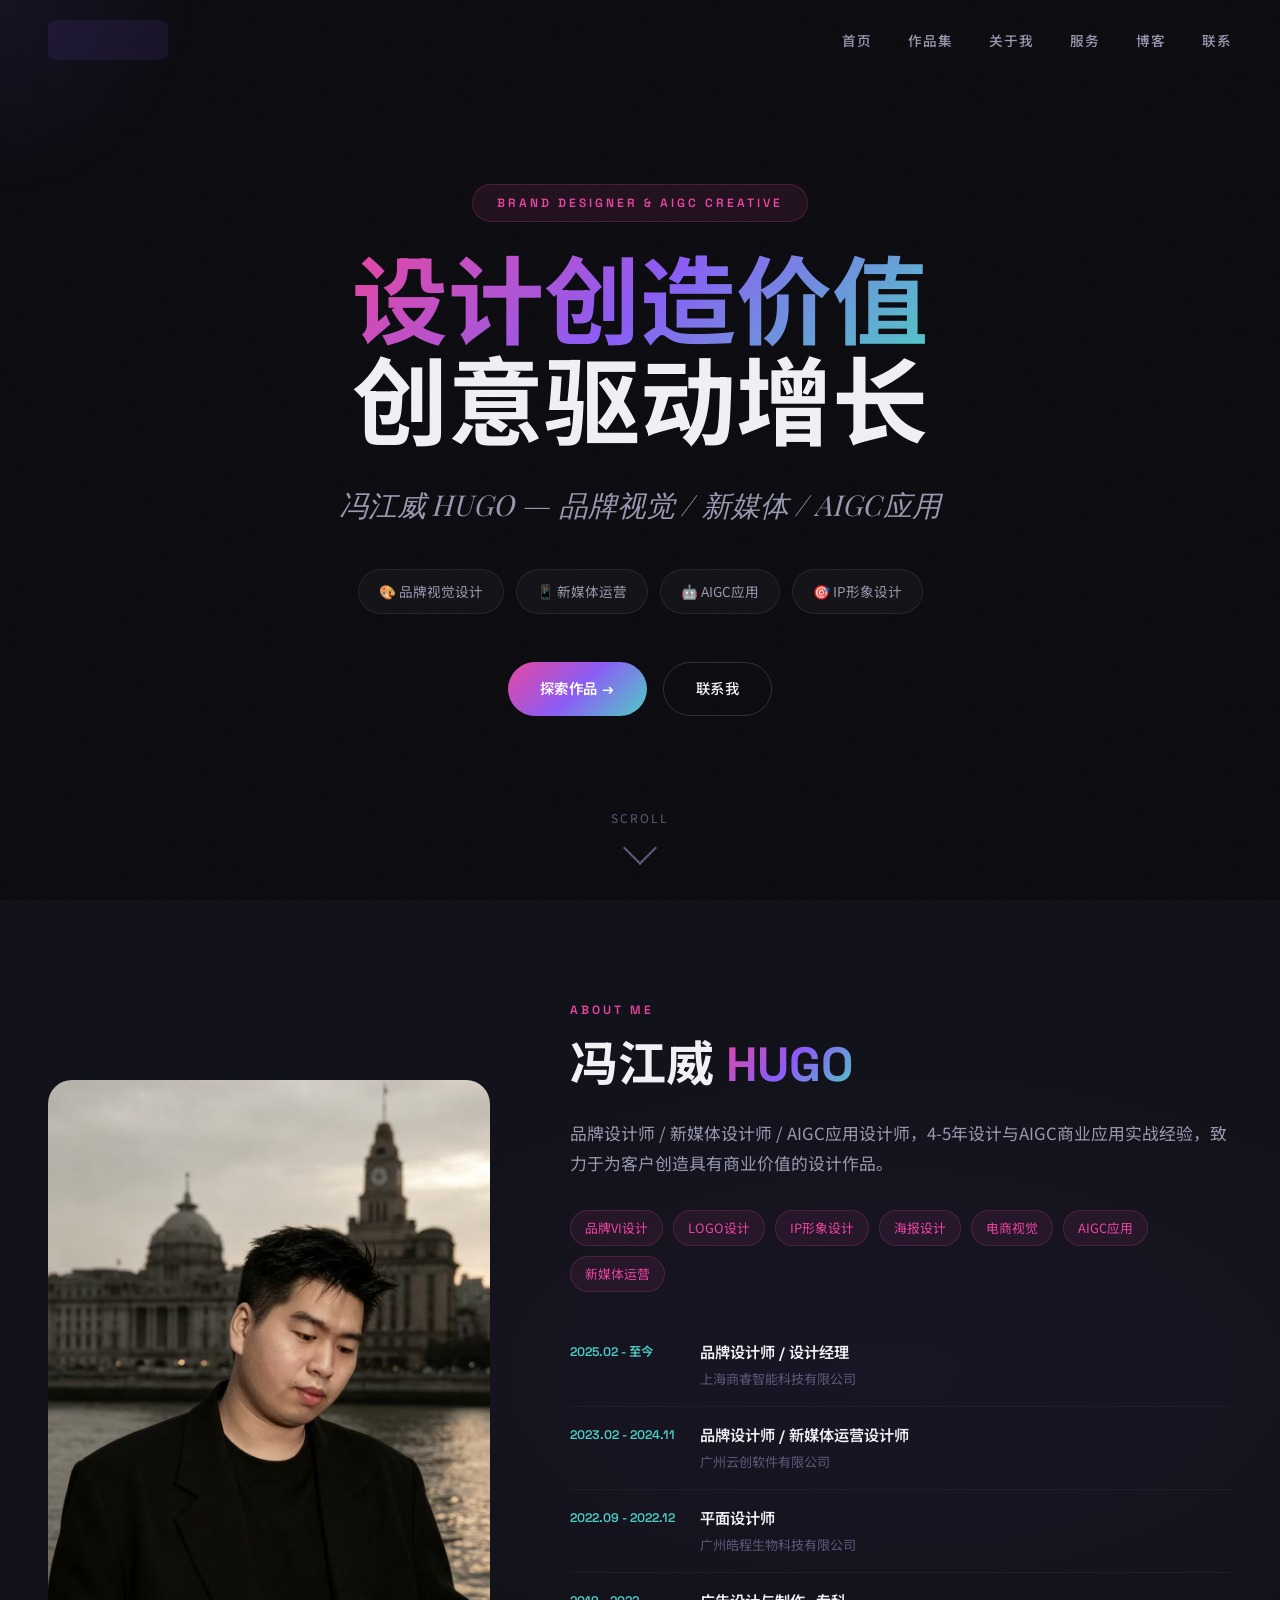
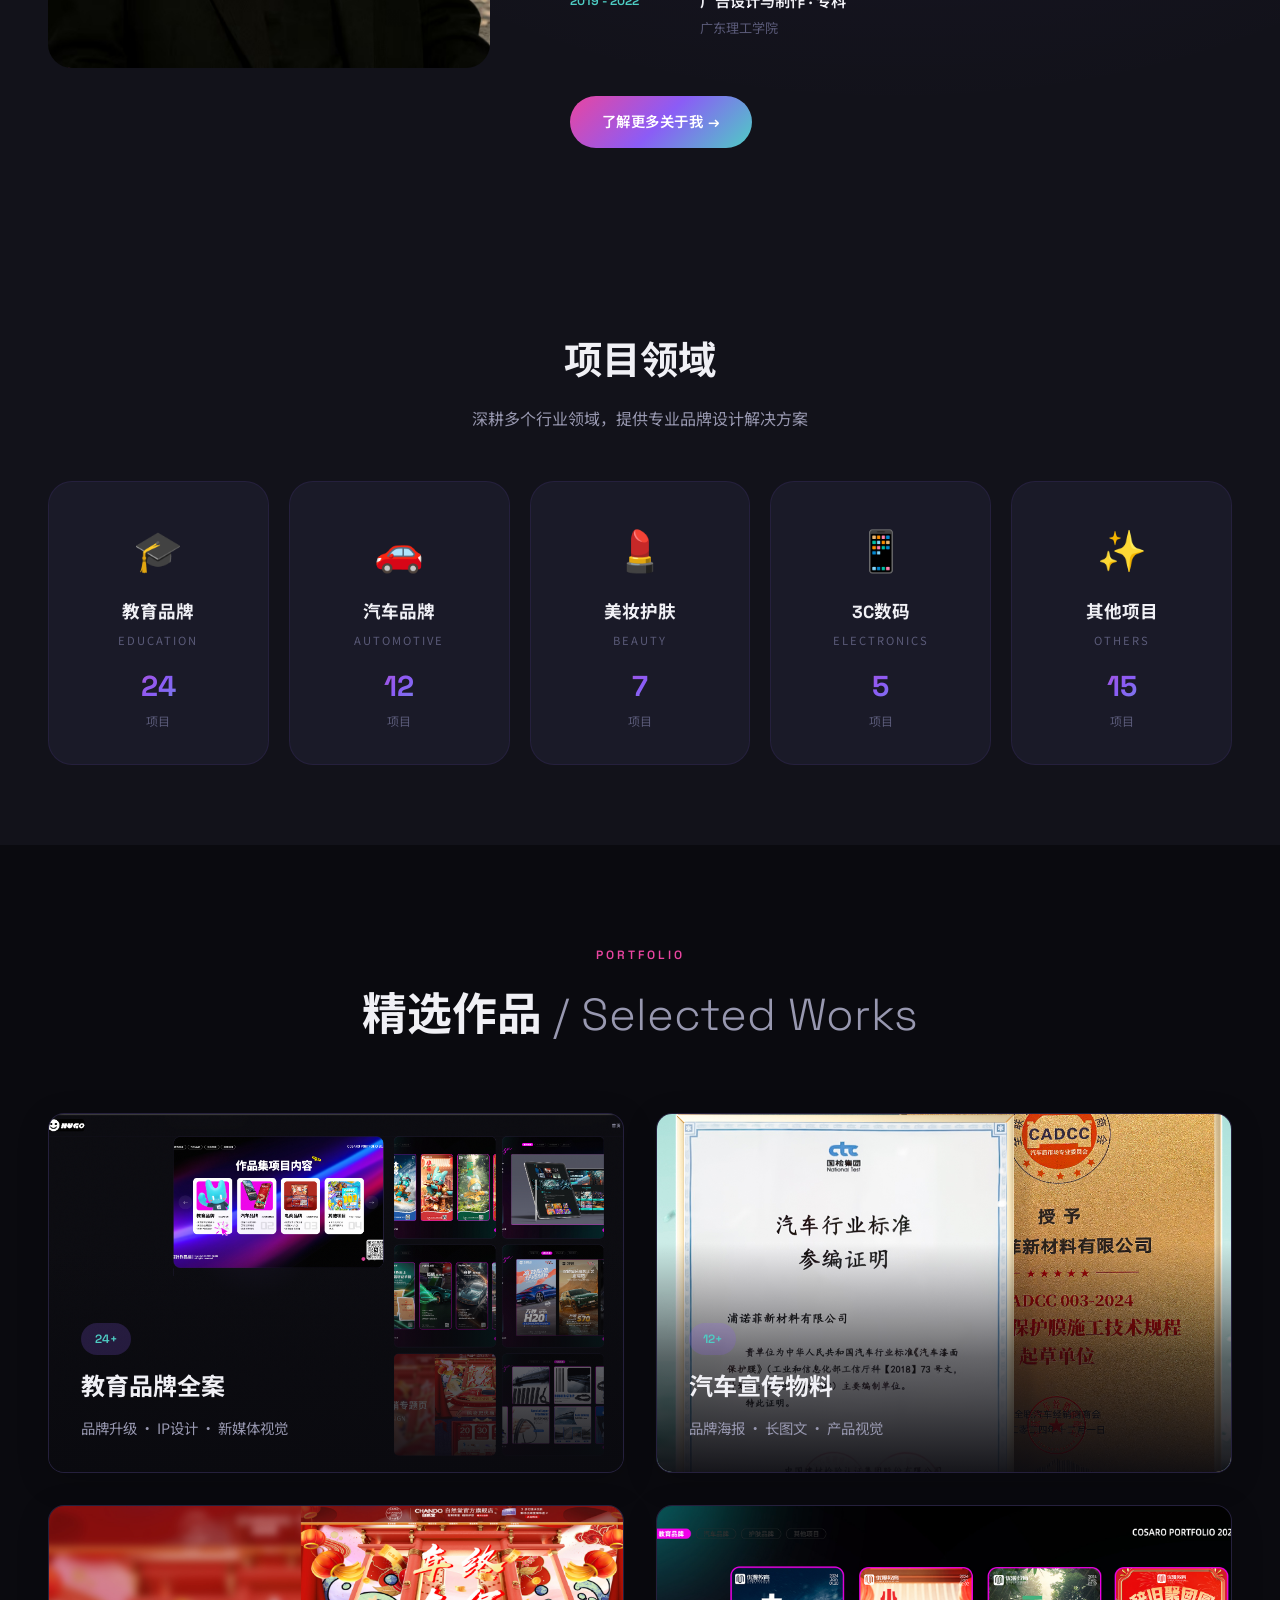
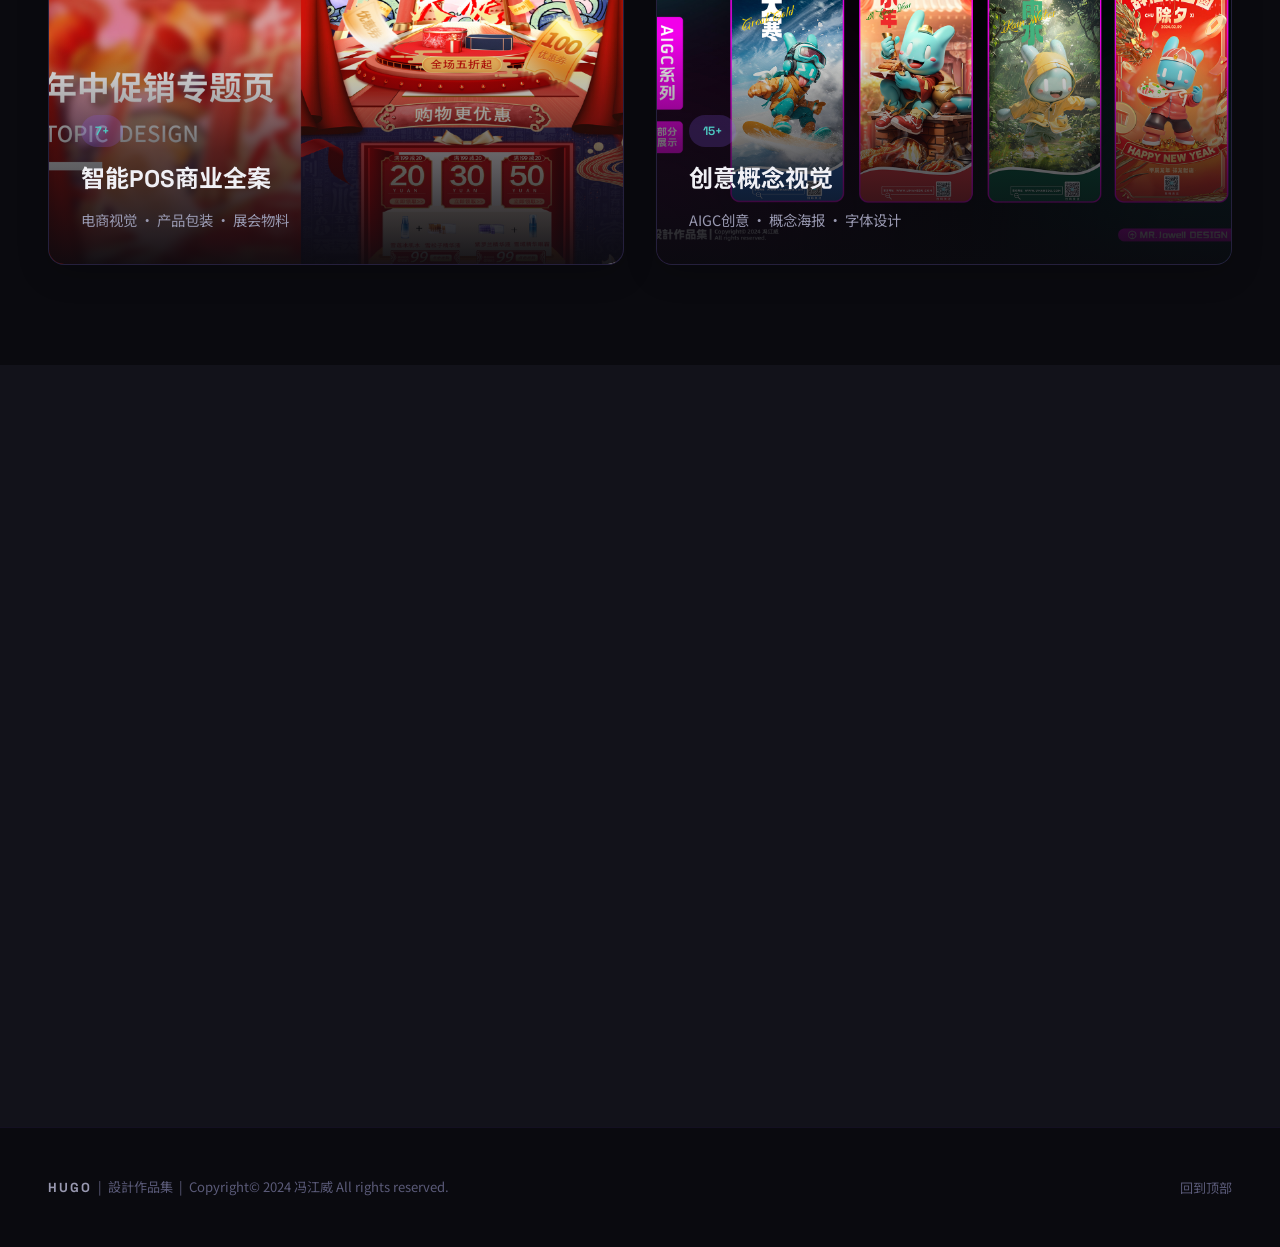
==== commit 1916faa5: "feat: 作品展示结构重构-四大入口+细分导航" ====
--- a/index.html
+++ b/index.html
@@ -271,302 +271,104 @@
             color: var(--text-muted);
         }
 
-        /* ========== Featured Works Section ========== */
-        .featured-works {
+        /* ========== Portfolio Entry ========== */
+        .portfolio-entry {
             padding: 100px 48px;
-            position: relative;
-        }
-
-        .featured-works-header {
-            max-width: 1400px;
-            margin: 0 auto 48px;
-            display: flex;
-            justify-content: space-between;
-            align-items: flex-end;
-        }
-
-        .featured-works-title {
+            background: var(--bg-primary);
+        }
+
+        .entry-header {
+            text-align: center;
+            margin-bottom: 60px;
+        }
+
+        .entry-title {
             font-family: var(--font-display);
             font-size: clamp(2rem, 3.5vw, 3rem);
             font-weight: 700;
         }
 
-        .featured-works-title .thin {
+        .entry-title .thin {
             font-weight: 300;
             color: var(--text-secondary);
         }
 
-        /* ========== Featured Carousel ========== */
-        .featured-carousel-wrapper {
+        .entry-grid {
             max-width: 1200px;
-            margin: 0 auto 64px;
-        }
-
-        .featured-carousel {
+            margin: 0 auto;
+            display: grid;
+            grid-template-columns: repeat(2, 1fr);
+            gap: 32px;
+        }
+
+        .entry-card {
             position: relative;
+            border-radius: 16px;
             overflow: hidden;
-            border-radius: 16px;
             background: var(--bg-card);
             border: 1px solid rgba(139,92,246,0.1);
-        }
-
-        .featured-carousel-track {
-            display: flex;
-            transition: transform 0.5s cubic-bezier(0.4, 0, 0.2, 1);
-        }
-
-        .featured-carousel-item {
-            min-width: 100%;
-            display: grid;
-            grid-template-columns: 1.2fr 1fr;
-            gap: 0;
-        }
-
-        .featured-carousel-image {
-            position: relative;
-            aspect-ratio: 4/3;
+            box-shadow: 0 8px 32px rgba(0,0,0,0.2);
+            transition: all 0.4s ease;
+            cursor: pointer;
+            display: block;
+            text-decoration: none;
+            aspect-ratio: 16/10;
+        }
+
+        .entry-card:hover {
+            transform: translateY(-8px);
+            box-shadow: 0 20px 60px rgba(0,0,0,0.35);
+            border-color: rgba(139,92,246,0.3);
+        }
+
+        .entry-image {
+            position: absolute;
+            top: 0; left: 0;
+            width: 100%; height: 100%;
             overflow: hidden;
         }
 
-        .featured-carousel-image img {
+        .entry-image img {
             width: 100%;
             height: 100%;
             object-fit: cover;
-            transition: transform 0.5s ease;
-        }
-
-        .featured-carousel-item:hover .featured-carousel-image img {
-            transform: scale(1.03);
-        }
-
-        .featured-carousel-content {
-            padding: 48px;
-            display: flex;
-            flex-direction: column;
-            justify-content: center;
-            background: var(--bg-card);
-        }
-
-        .featured-carousel-category {
+            transition: transform 0.6s ease;
+        }
+
+        .entry-card:hover .entry-image img {
+            transform: scale(1.08);
+        }
+
+        .entry-overlay {
+            position: absolute;
+            bottom: 0; left: 0; right: 0;
+            padding: 80px 32px 32px;
+            background: linear-gradient(to top, rgba(10,10,15,0.95) 0%, rgba(10,10,15,0.6) 50%, transparent 100%);
+        }
+
+        .entry-count {
             display: inline-block;
-            padding: 6px 16px;
+            padding: 6px 14px;
             border-radius: 100px;
-            background: rgba(139,92,246,0.1);
-            border: 1px solid rgba(139,92,246,0.2);
-            font-family: var(--font-display);
-            font-size: 0.7rem;
+            background: rgba(139,92,246,0.2);
+            font-family: var(--font-display);
+            font-size: 0.75rem;
             font-weight: 600;
-            letter-spacing: 2px;
-            text-transform: uppercase;
-            color: var(--accent-purple);
-            margin-bottom: 20px;
-            width: fit-content;
-        }
-
-        .featured-carousel-title {
-            font-family: var(--font-display);
-            font-size: clamp(1.5rem, 2.5vw, 2rem);
+            color: var(--accent-cyan);
+            margin-bottom: 12px;
+        }
+
+        .entry-name {
+            font-family: var(--font-display);
+            font-size: 1.5rem;
             font-weight: 700;
             color: var(--text-primary);
-            margin-bottom: 16px;
-            line-height: 1.3;
-        }
-
-        .featured-carousel-highlight {
-            font-size: 1rem;
+            margin-bottom: 8px;
+        }
+
+        .entry-desc {
+            font-size: 0.9rem;
             color: var(--text-secondary);
-            margin-bottom: 32px;
-            line-height: 1.6;
-        }
-
-        .featured-carousel-btn {
-            display: inline-flex;
-            align-items: center;
-            gap: 8px;
-            padding: 14px 28px;
-            border-radius: 100px;
-            background: var(--gradient-main);
-            color: white;
-            font-family: var(--font-display);
-            font-size: 0.9rem;
-            font-weight: 600;
-            text-decoration: none;
-            width: fit-content;
-            transition: all 0.3s ease;
-            border: none;
-            cursor: pointer;
-        }
-
-        .featured-carousel-btn:hover {
-            transform: translateY(-2px);
-            box-shadow: 0 8px 24px rgba(139,92,246,0.4);
-        }
-
-        .carousel-dots {
-            position: absolute;
-            bottom: 24px;
-            left: 50%;
-            transform: translateX(-50%);
-            display: flex;
-            gap: 10px;
-            z-index: 10;
-        }
-
-        .carousel-dot {
-            width: 10px;
-            height: 10px;
-            border-radius: 50%;
-            background: rgba(255,255,255,0.3);
-            border: none;
-            cursor: pointer;
-            transition: all 0.3s ease;
-        }
-
-        .carousel-dot.active {
-            background: var(--accent-purple);
-            transform: scale(1.2);
-        }
-
-        .carousel-btn {
-            position: absolute;
-            top: 50%;
-            transform: translateY(-50%);
-            width: 48px;
-            height: 48px;
-            border-radius: 50%;
-            background: rgba(255,255,255,0.1);
-            border: 1px solid rgba(255,255,255,0.2);
-            color: var(--text-primary);
-            font-size: 1.5rem;
-            cursor: pointer;
-            transition: all 0.3s ease;
-            display: flex;
-            align-items: center;
-            justify-content: center;
-            z-index: 10;
-        }
-
-        .carousel-btn:hover {
-            background: rgba(139,92,246,0.2);
-            border-color: rgba(139,92,246,0.4);
-        }
-
-        .carousel-prev {
-            left: 16px;
-        }
-
-        .carousel-next {
-            right: 16px;
-        }
-
-        /* ========== Category Filter ========== */
-        .category-filter-wrapper {
-            max-width: 1200px;
-            margin: 0 auto 40px;
-        }
-
-        .category-filter {
-            display: flex;
-            justify-content: center;
-            gap: 12px;
-            flex-wrap: wrap;
-        }
-
-        .filter-btn {
-            padding: 12px 24px;
-            border-radius: 100px;
-            background: var(--bg-card);
-            border: 1px solid rgba(255,255,255,0.1);
-            color: var(--text-secondary);
-            font-family: var(--font-display);
-            font-size: 0.9rem;
-            font-weight: 500;
-            cursor: pointer;
-            transition: all 0.3s ease;
-        }
-
-        .filter-btn:hover {
-            background: rgba(139,92,246,0.1);
-            border-color: rgba(139,92,246,0.3);
-            color: var(--text-primary);
-        }
-
-        .filter-btn.active {
-            background: var(--gradient-main);
-            border-color: transparent;
-            color: white;
-        }
-
-        /* ========== Portfolio Grid ========== */
-        .portfolio-grid-wrapper {
-            max-width: 1200px;
-            margin: 0 auto;
-        }
-
-        .portfolio-grid {
-            display: grid;
-            grid-template-columns: repeat(3, 1fr);
-            gap: 24px;
-        }
-
-        .portfolio-card {
-            position: relative;
-            border-radius: 12px;
-            overflow: hidden;
-            background: var(--bg-card);
-            border: 1px solid rgba(139,92,246,0.1);
-            box-shadow: 0 4px 20px rgba(0,0,0,0.2);
-            transition: all 0.3s ease;
-            cursor: pointer;
-            display: block;
-            text-decoration: none;
-        }
-
-        .portfolio-card:hover {
-            transform: translateY(-4px);
-            box-shadow: 0 12px 40px rgba(0,0,0,0.35);
-            border-color: rgba(139,92,246,0.25);
-        }
-
-        .portfolio-card-image {
-            position: relative;
-            width: 100%;
-            aspect-ratio: 4/3;
-            overflow: hidden;
-        }
-
-        .portfolio-card-image img {
-            width: 100%;
-            height: 100%;
-            object-fit: cover;
-            transition: transform 0.4s ease;
-        }
-
-        .portfolio-card:hover .portfolio-card-image img {
-            transform: scale(1.05);
-        }
-
-        .portfolio-card-content {
-            padding: 20px;
-        }
-
-        .portfolio-card-title {
-            font-family: var(--font-display);
-            font-size: 1.05rem;
-            font-weight: 600;
-            color: var(--text-primary);
-            margin-bottom: 8px;
-            line-height: 1.4;
-        }
-
-        .portfolio-card-category {
-            display: inline-block;
-            padding: 4px 12px;
-            border-radius: 100px;
-            background: rgba(139,92,246,0.08);
-            font-size: 0.75rem;
-            color: var(--accent-purple);
-            font-weight: 500;
         }
 
         /* ========== Contact Simple ========== */
@@ -820,15 +622,6 @@
             .big-project-card {
                 aspect-ratio: 16/9;
             }
-
-            /* Featured Carousel Tablet */
-            .featured-carousel-item {
-                grid-template-columns: 1fr 1fr;
-            }
-
-            .featured-carousel-content {
-                padding: 32px;
-            }
         }
 
         @media (max-width: 768px) {
@@ -844,89 +637,17 @@
                 grid-template-columns: repeat(2, 1fr);
             }
 
-            .featured-works {
+            .entry-grid {
+                grid-template-columns: 1fr;
+                gap: 24px;
+            }
+
+            .portfolio-entry {
                 padding: 60px 24px;
-            }
-
-            .featured-works-header {
-                flex-direction: column;
-                align-items: flex-start;
-                gap: 16px;
             }
 
             .small-projects-grid {
                 grid-template-columns: repeat(2, 1fr);
-            }
-
-            /* Featured Carousel Mobile */
-            .featured-carousel-item {
-                grid-template-columns: 1fr;
-                grid-template-rows: auto auto;
-            }
-
-            .featured-carousel-image {
-                aspect-ratio: 16/10;
-            }
-
-            .featured-carousel-content {
-                padding: 24px;
-            }
-
-            .featured-carousel-title {
-                font-size: 1.25rem;
-            }
-
-            .featured-carousel-highlight {
-                font-size: 0.9rem;
-                margin-bottom: 20px;
-            }
-
-            .carousel-btn {
-                width: 40px;
-                height: 40px;
-                font-size: 1.2rem;
-            }
-
-            .carousel-prev {
-                left: 8px;
-            }
-
-            .carousel-next {
-                right: 8px;
-            }
-
-            /* Category Filter Mobile */
-            .category-filter-wrapper {
-                overflow-x: auto;
-                -webkit-overflow-scrolling: touch;
-                padding-bottom: 8px;
-            }
-
-            .category-filter-wrapper::-webkit-scrollbar {
-                display: none;
-            }
-
-            .category-filter {
-                flex-wrap: nowrap;
-                justify-content: flex-start;
-                padding: 0 4px;
-            }
-
-            .filter-btn {
-                flex-shrink: 0;
-                padding: 10px 20px;
-                font-size: 0.85rem;
-            }
-
-            /* Portfolio Grid Mobile */
-            .portfolio-grid {
-                grid-template-columns: 1fr;
-                gap: 20px;
-            }
-
-            .portfolio-card {
-                max-width: 90%;
-                margin: 0 auto;
             }
         }
 
@@ -949,10 +670,6 @@
 
             .small-projects-grid {
                 grid-template-columns: 1fr;
-            }
-
-            .portfolio-card {
-                max-width: 100%;
             }
         }
     </style>
@@ -1132,47 +849,53 @@
         </div>
     </section>
 
-    <!-- Featured Works -->
-    <section class="featured-works" id="featured">
-        <!-- Section Header -->
-        <div class="featured-works-header reveal">
-            <div>
-                <div class="section-label">Featured Works</div>
-                <h2 class="featured-works-title">精选作品 <span class="thin">/ Selected Works</span></h2>
-            </div>
-            <a href="projects.html" class="btn-secondary">查看全部 →</a>
+    <!-- 作品四大入口 -->
+    <section class="portfolio-entry" id="portfolio">
+        <div class="entry-header reveal">
+            <div class="section-label">Portfolio</div>
+            <h2 class="entry-title">精选作品 <span class="thin">/ Selected Works</span></h2>
         </div>
-
-        <!-- 精品全案轮播区 -->
-        <div class="featured-carousel-wrapper reveal">
-            <div class="featured-carousel" id="featuredCarousel">
-                <div class="featured-carousel-track" id="carouselTrack">
-                    <!-- 轮播项目将通过JS动态生成 -->
-                </div>
-                <!-- 轮播指示器 -->
-                <div class="carousel-dots" id="carouselDots"></div>
-                <!-- 轮播控制按钮 -->
-                <button class="carousel-btn carousel-prev" id="carouselPrev" aria-label="上一个">‹</button>
-                <button class="carousel-btn carousel-next" id="carouselNext" aria-label="下一个">›</button>
-            </div>
-        </div>
-
-        <!-- 类目筛选导航区 -->
-        <div class="category-filter-wrapper reveal">
-            <div class="category-filter" id="categoryFilter">
-                <button class="filter-btn active" data-category="all">全部</button>
-                <button class="filter-btn" data-category="品牌全案">品牌全案</button>
-                <button class="filter-btn" data-category="IP形象">IP形象</button>
-                <button class="filter-btn" data-category="电商视觉">电商视觉</button>
-                <button class="filter-btn" data-category="AIGC创意">AIGC创意</button>
-            </div>
-        </div>
-
-        <!-- 网格作品墙 -->
-        <div class="portfolio-grid-wrapper reveal">
-            <div class="portfolio-grid" id="portfolioGrid">
-                <!-- 作品卡片将通过JS动态生成 -->
-            </div>
+        <div class="entry-grid">
+            <a href="projects.html?cat=edu" class="entry-card reveal" target="_blank">
+                <div class="entry-image">
+                    <img src="assets/edu/youman-cover.png" alt="教育品牌全案">
+                </div>
+                <div class="entry-overlay">
+                    <div class="entry-count">24+</div>
+                    <h3 class="entry-name">教育品牌全案</h3>
+                    <p class="entry-desc">品牌升级 · IP设计 · 新媒体视觉</p>
+                </div>
+            </a>
+            <a href="projects.html?cat=auto" class="entry-card reveal" target="_blank">
+                <div class="entry-image">
+                    <img src="assets/auto/profilm-v1.jpg" alt="汽车宣传物料">
+                </div>
+                <div class="entry-overlay">
+                    <div class="entry-count">12+</div>
+                    <h3 class="entry-name">汽车宣传物料</h3>
+                    <p class="entry-desc">品牌海报 · 长图文 · 产品视觉</p>
+                </div>
+            </a>
+            <a href="projects.html?cat=ecom" class="entry-card reveal" target="_blank">
+                <div class="entry-image">
+                    <img src="assets/ecom/54.jpg" alt="智能POS商业全案">
+                </div>
+                <div class="entry-overlay">
+                    <div class="entry-count">7+</div>
+                    <h3 class="entry-name">智能POS商业全案</h3>
+                    <p class="entry-desc">电商视觉 · 产品包装 · 展会物料</p>
+                </div>
+            </a>
+            <a href="projects.html?cat=creative" class="entry-card reveal" target="_blank">
+                <div class="entry-image">
+                    <img src="assets/edu/30.jpg" alt="创意概念视觉">
+                </div>
+                <div class="entry-overlay">
+                    <div class="entry-count">15+</div>
+                    <h3 class="entry-name">创意概念视觉</h3>
+                    <p class="entry-desc">AIGC创意 · 概念海报 · 字体设计</p>
+                </div>
+            </a>
         </div>
     </section>
 
@@ -1321,284 +1044,6 @@
                 }
             });
         });
-
-        // ========== Portfolio Data ==========
-        const portfolioData = {
-            featured: [
-                {
-                    id: 'youman-brand',
-                    title: '优漫品牌设计升级全案',
-                    category: '品牌全案',
-                    highlight: 'LOGO+IP吉祥物+VI系统全案设计',
-                    image: 'assets/edu/youman-cover.png',
-                    link: 'project-detail.html?id=youman-brand&cat=edu'
-                },
-                {
-                    id: 'profilm-brand',
-                    title: '浦诺菲尊膜品牌长图文',
-                    category: '品牌全案',
-                    highlight: '实力/守护/颜值三大核心主题长图文',
-                    image: 'assets/auto/profilm-v1.jpg',
-                    link: 'project-detail.html?id=profilm-brand&cat=auto'
-                },
-                {
-                    id: 'wanshun',
-                    title: '万顺新材品牌全案',
-                    category: '品牌全案',
-                    highlight: '隔热膜+改色膜双产品线视觉设计',
-                    image: 'assets/auto/46.jpg',
-                    link: 'project-detail.html?id=wanshun&cat=auto'
-                },
-                {
-                    id: 'youman-ai',
-                    title: 'AIGC创意节气海报',
-                    category: 'AIGC创意',
-                    highlight: 'AI赋能传统节气视觉创新表达',
-                    image: 'assets/edu/30.jpg',
-                    link: 'project-detail.html?id=youman-ai&cat=edu'
-                }
-            ],
-            all: [
-                // 品牌全案类
-                { id: 'youman-brand', title: '优漫品牌设计升级全案', category: '品牌全案', image: 'assets/edu/youman-cover.png', link: 'project-detail.html?id=youman-brand&cat=edu' },
-                { id: 'profilm-brand', title: '浦诺菲尊膜品牌长图文', category: '品牌全案', image: 'assets/auto/profilm-v1.jpg', link: 'project-detail.html?id=profilm-brand&cat=auto' },
-                { id: 'wanshun', title: '万顺新材品牌全案', category: '品牌全案', image: 'assets/auto/46.jpg', link: 'project-detail.html?id=wanshun&cat=auto' },
-                { id: 'hanshan', title: '航天山由品牌设计', category: '品牌全案', image: 'assets/auto/50.jpg', link: 'project-detail.html?id=hanshan&cat=auto' },
-                { id: 'yuanshuai', title: '元帅火花塞品牌设计', category: '品牌全案', image: 'assets/auto/51.jpg', link: 'project-detail.html?id=yuanshuai&cat=auto' },
-
-                // IP形象类
-                { id: 'youman-ip', title: 'U仔IP形象设计', category: 'IP形象', image: 'assets/edu/07.jpg', link: 'project-detail.html?id=youman-ip&cat=edu' },
-
-                // 电商视觉类
-                { id: 'cendo', title: '自然堂店铺专题页', category: '电商视觉', image: 'assets/ecom/52.jpg', link: 'project-detail.html?id=cendo&cat=ecom' },
-                { id: 'cendo-promo', title: '自然堂年中促销页', category: '电商视觉', image: 'assets/ecom/54.jpg', link: 'project-detail.html?id=cendo-promo&cat=ecom' },
-                { id: 'amazon', title: '亚马逊运营主图', category: '电商视觉', image: 'assets/ecom/58.jpg', link: 'project-detail.html?id=amazon&cat=ecom' },
-
-                // AIGC创意类
-                { id: 'youman-ai', title: 'AIGC创意节气海报', category: 'AIGC创意', image: 'assets/edu/30.jpg', link: 'project-detail.html?id=youman-ai&cat=edu' },
-                { id: 'aigc-design', title: 'AIGC设计类目', category: 'AIGC创意', image: 'assets/other/59.jpg', link: 'project-detail.html?id=aigc-design&cat=other' }
-            ]
-        };
-
-        // ========== Featured Carousel ==========
-        (function() {
-            const track = document.getElementById('carouselTrack');
-            const dotsContainer = document.getElementById('carouselDots');
-            const prevBtn = document.getElementById('carouselPrev');
-            const nextBtn = document.getElementById('carouselNext');
-            const carousel = document.getElementById('featuredCarousel');
-
-            if (!track || !dotsContainer) return;
-
-            const items = portfolioData.featured;
-            let currentIndex = 0;
-            let autoplayInterval = null;
-            let isHovering = false;
-
-            // Render carousel items
-            function renderCarousel() {
-                track.innerHTML = items.map((item, index) => `
-                    <div class="featured-carousel-item" data-index="${index}">
-                        <a href="${item.link}" class="featured-carousel-image">
-                            <img src="${item.image}" alt="${item.title}" loading="${index === 0 ? 'eager' : 'lazy'}">
-                        </a>
-                        <div class="featured-carousel-content">
-                            <span class="featured-carousel-category">${item.category}</span>
-                            <h3 class="featured-carousel-title">${item.title}</h3>
-                            <p class="featured-carousel-highlight">${item.highlight}</p>
-                            <a href="${item.link}" class="featured-carousel-btn">
-                                查看详情
-                                <svg width="16" height="16" viewBox="0 0 24 24" fill="none" stroke="currentColor" stroke-width="2">
-                                    <path d="M5 12h14M12 5l7 7-7 7"/>
-                                </svg>
-                            </a>
-                        </div>
-                    </div>
-                `).join('');
-
-                // Render dots
-                dotsContainer.innerHTML = items.map((_, index) => `
-                    <button class="carousel-dot ${index === 0 ? 'active' : ''}" data-index="${index}" aria-label="切换到第${index + 1}个项目"></button>
-                `).join('');
-            }
-
-            // Update carousel position
-            function updateCarousel() {
-                track.style.transform = `translateX(-${currentIndex * 100}%)`;
-
-                // Update dots
-                const dots = dotsContainer.querySelectorAll('.carousel-dot');
-                dots.forEach((dot, index) => {
-                    dot.classList.toggle('active', index === currentIndex);
-                });
-            }
-
-            // Go to specific slide
-            function goToSlide(index) {
-                currentIndex = index;
-                if (currentIndex < 0) currentIndex = items.length - 1;
-                if (currentIndex >= items.length) currentIndex = 0;
-                updateCarousel();
-            }
-
-            // Next slide
-            function nextSlide() {
-                goToSlide(currentIndex + 1);
-            }
-
-            // Previous slide
-            function prevSlide() {
-                goToSlide(currentIndex - 1);
-            }
-
-            // Start autoplay
-            function startAutoplay() {
-                if (autoplayInterval) clearInterval(autoplayInterval);
-                autoplayInterval = setInterval(() => {
-                    if (!isHovering) {
-                        nextSlide();
-                    }
-                }, 5000);
-            }
-
-            // Stop autoplay
-            function stopAutoplay() {
-                if (autoplayInterval) {
-                    clearInterval(autoplayInterval);
-                    autoplayInterval = null;
-                }
-            }
-
-            // Event listeners
-            if (prevBtn) {
-                prevBtn.addEventListener('click', () => {
-                    prevSlide();
-                    startAutoplay();
-                });
-            }
-
-            if (nextBtn) {
-                nextBtn.addEventListener('click', () => {
-                    nextSlide();
-                    startAutoplay();
-                });
-            }
-
-            if (dotsContainer) {
-                dotsContainer.addEventListener('click', (e) => {
-                    if (e.target.classList.contains('carousel-dot')) {
-                        const index = parseInt(e.target.dataset.index);
-                        goToSlide(index);
-                        startAutoplay();
-                    }
-                });
-            }
-
-            if (carousel) {
-                carousel.addEventListener('mouseenter', () => {
-                    isHovering = true;
-                });
-
-                carousel.addEventListener('mouseleave', () => {
-                    isHovering = false;
-                });
-
-                // Touch support for mobile swipe
-                let touchStartX = 0;
-                let touchEndX = 0;
-
-                carousel.addEventListener('touchstart', (e) => {
-                    touchStartX = e.changedTouches[0].screenX;
-                }, { passive: true });
-
-                carousel.addEventListener('touchend', (e) => {
-                    touchEndX = e.changedTouches[0].screenX;
-                    handleSwipe();
-                }, { passive: true });
-
-                function handleSwipe() {
-                    const swipeThreshold = 50;
-                    const diff = touchStartX - touchEndX;
-
-                    if (diff > swipeThreshold) {
-                        nextSlide();
-                        startAutoplay();
-                    } else if (diff < -swipeThreshold) {
-                        prevSlide();
-                        startAutoplay();
-                    }
-                }
-            }
-
-            // Keyboard navigation
-            document.addEventListener('keydown', (e) => {
-                if (e.key === 'ArrowLeft') {
-                    prevSlide();
-                    startAutoplay();
-                } else if (e.key === 'ArrowRight') {
-                    nextSlide();
-                    startAutoplay();
-                }
-            });
-
-            // Initialize
-            renderCarousel();
-            startAutoplay();
-        })();
-
-        // ========== Portfolio Grid with Filter ==========
-        (function() {
-            const grid = document.getElementById('portfolioGrid');
-            const filterBtns = document.querySelectorAll('.filter-btn');
-
-            if (!grid) return;
-
-            let currentCategory = 'all';
-
-            // Render portfolio cards
-            function renderPortfolio(category) {
-                const filteredItems = category === 'all'
-                    ? portfolioData.all
-                    : portfolioData.all.filter(item => item.category === category);
-
-                grid.innerHTML = filteredItems.map((item, index) => `
-                    <a href="${item.link}" class="portfolio-card" data-category="${item.category}" style="animation-delay: ${index * 0.05}s">
-                        <div class="portfolio-card-image">
-                            <img src="${item.image}" alt="${item.title}" loading="lazy">
-                        </div>
-                        <div class="portfolio-card-content">
-                            <h4 class="portfolio-card-title">${item.title}</h4>
-                            <span class="portfolio-card-category">${item.category}</span>
-                        </div>
-                    </a>
-                `).join('');
-
-                // Trigger animation
-                requestAnimationFrame(() => {
-                    grid.querySelectorAll('.portfolio-card').forEach(card => {
-                        card.classList.add('animate-in');
-                    });
-                });
-            }
-
-            // Handle filter click
-            filterBtns.forEach(btn => {
-                btn.addEventListener('click', () => {
-                    const category = btn.dataset.category;
-
-                    // Update active state
-                    filterBtns.forEach(b => b.classList.remove('active'));
-                    btn.classList.add('active');
-
-                    // Render filtered portfolio
-                    currentCategory = category;
-                    renderPortfolio(category);
-                });
-            });
-
-            // Initialize
-            renderPortfolio('all');
-        })();
     </script>
 </body>
 </html>
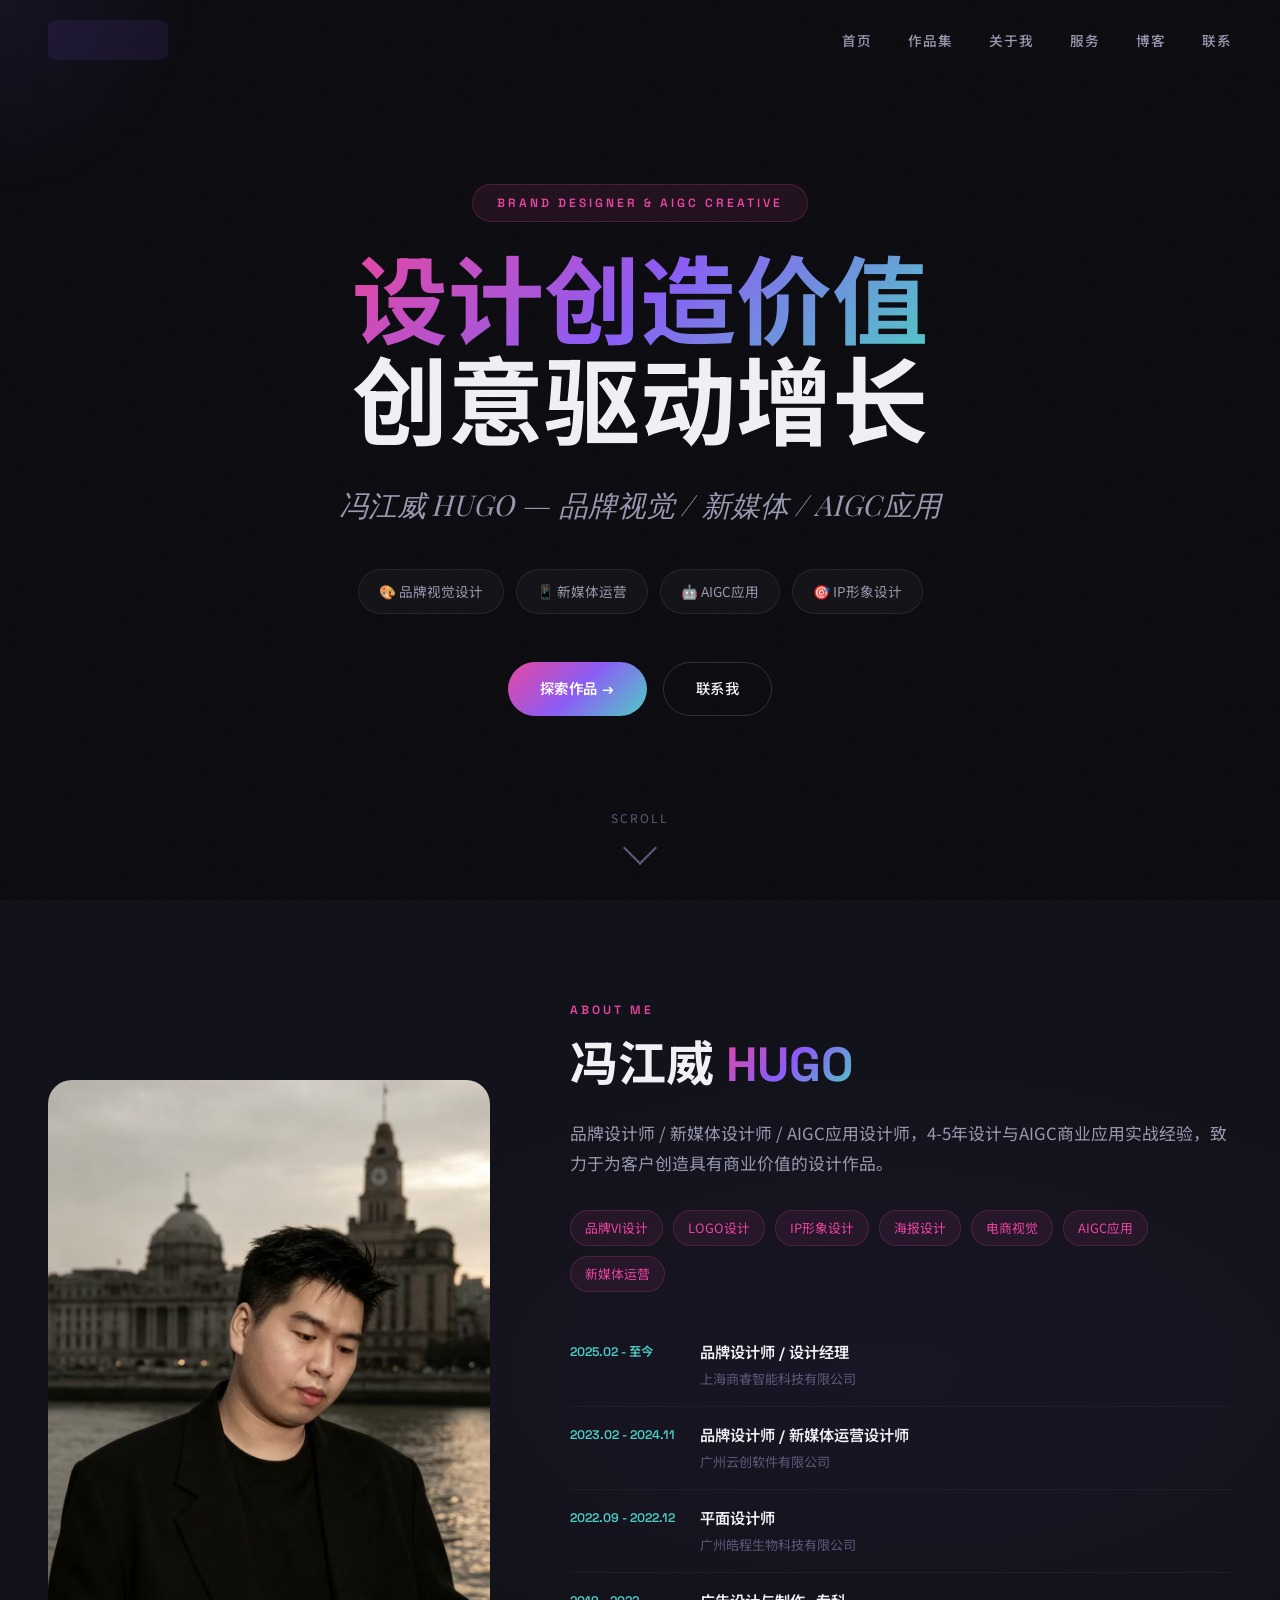
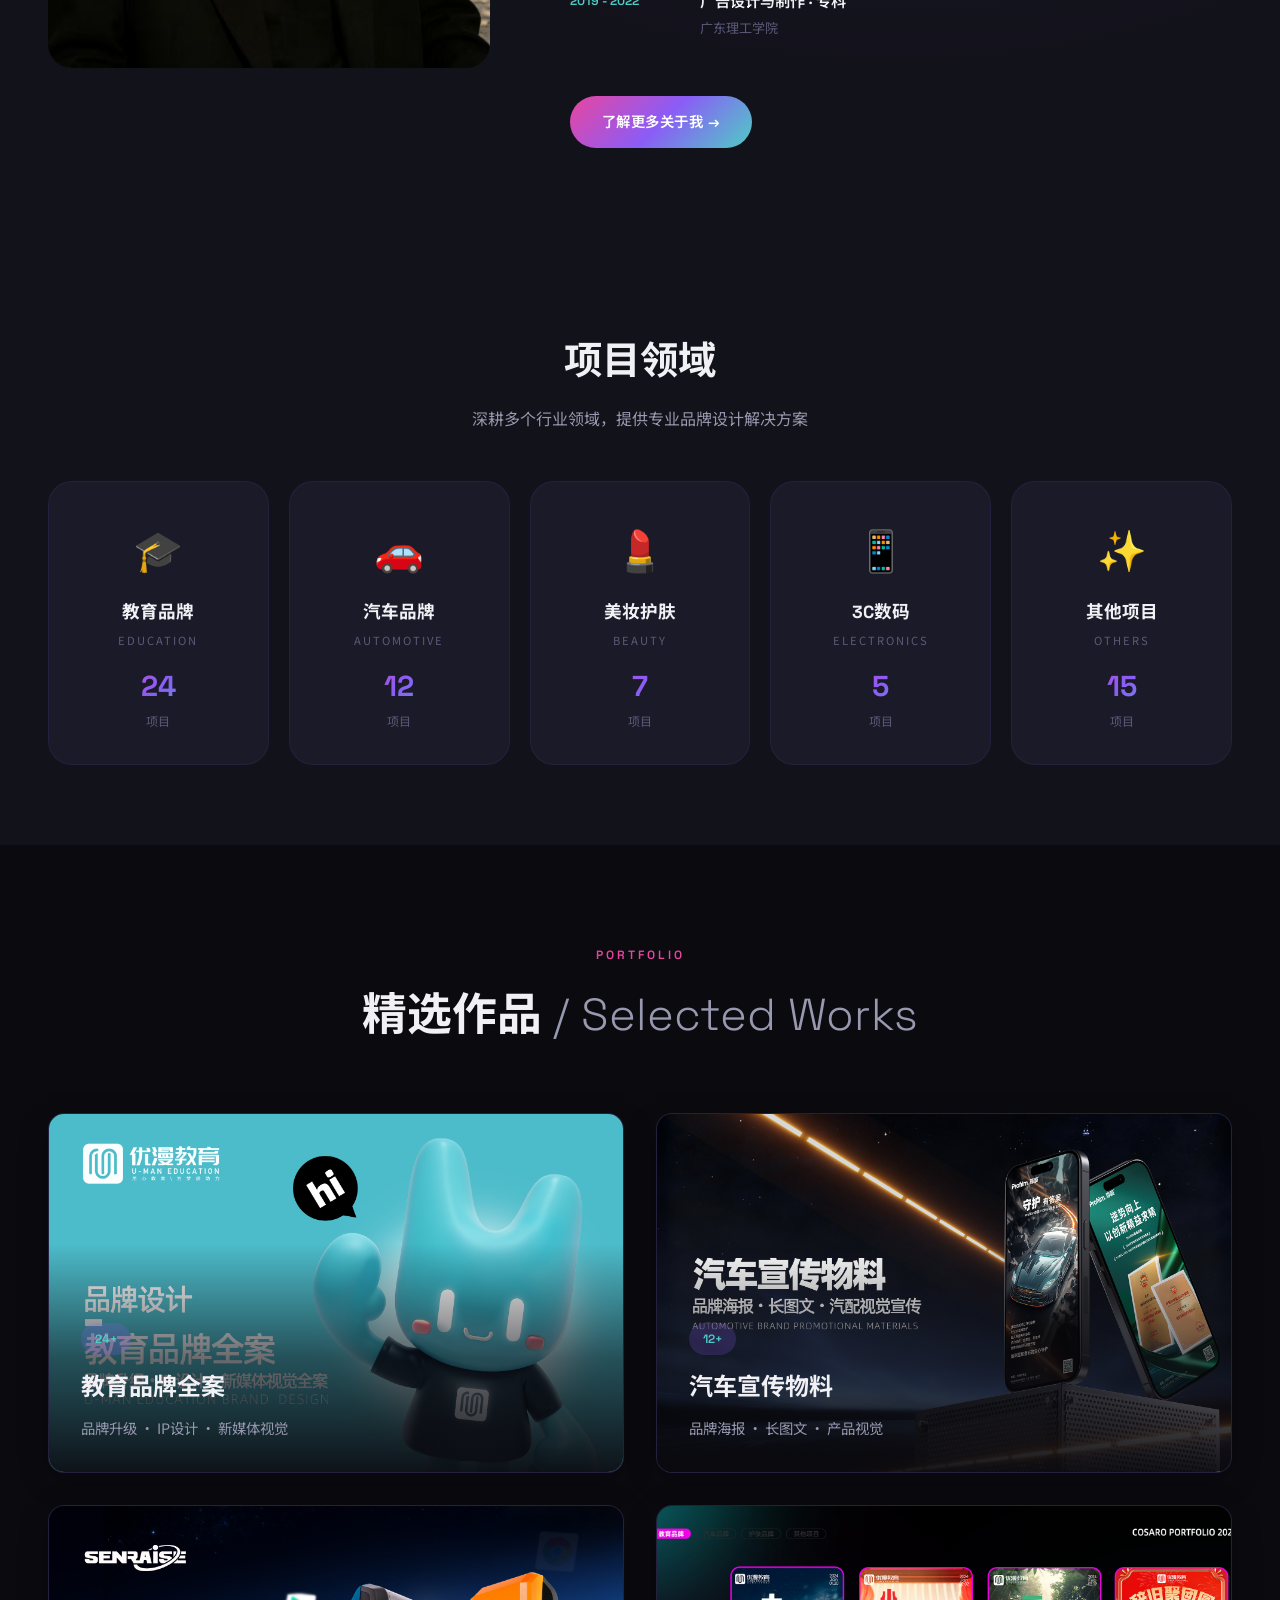
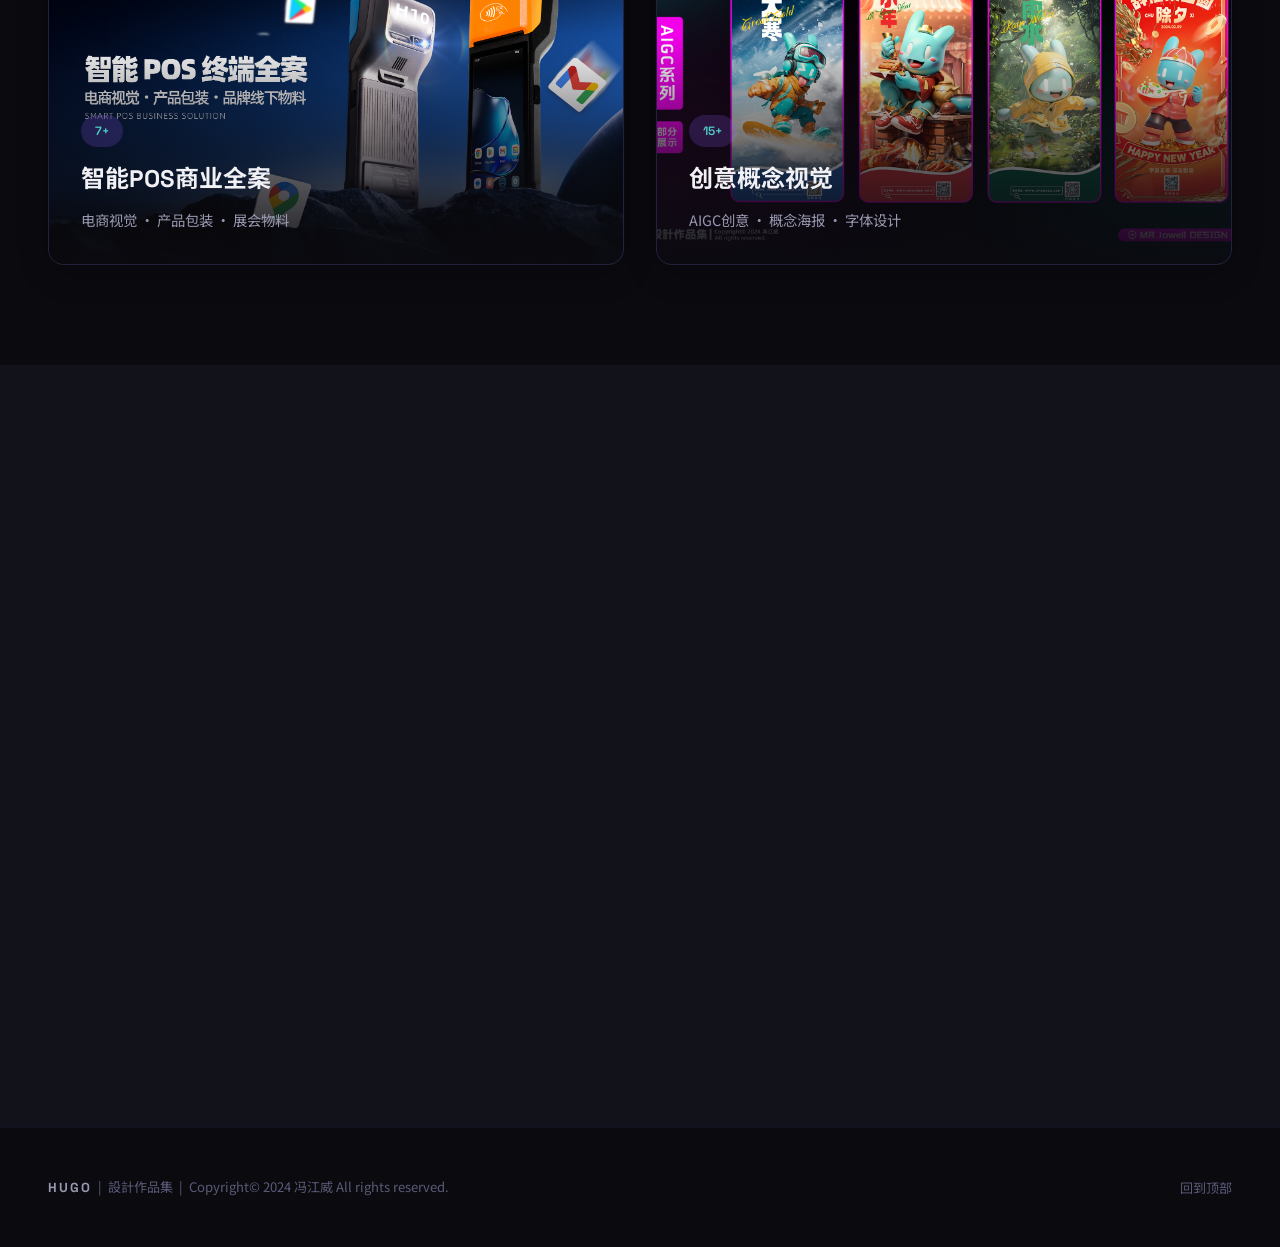
==== commit 91e69204: "update: 替换首页三大入口图片" ====
--- a/index.html
+++ b/index.html
@@ -858,7 +858,7 @@
         <div class="entry-grid">
             <a href="projects.html?cat=edu" class="entry-card reveal" target="_blank">
                 <div class="entry-image">
-                    <img src="assets/edu/youman-cover.png" alt="教育品牌全案">
+                    <img src="assets/entry-edu.png" alt="教育品牌全案">
                 </div>
                 <div class="entry-overlay">
                     <div class="entry-count">24+</div>
@@ -868,7 +868,7 @@
             </a>
             <a href="projects.html?cat=auto" class="entry-card reveal" target="_blank">
                 <div class="entry-image">
-                    <img src="assets/auto/profilm-v1.jpg" alt="汽车宣传物料">
+                    <img src="assets/entry-auto.png" alt="汽车宣传物料">
                 </div>
                 <div class="entry-overlay">
                     <div class="entry-count">12+</div>
@@ -878,7 +878,7 @@
             </a>
             <a href="projects.html?cat=ecom" class="entry-card reveal" target="_blank">
                 <div class="entry-image">
-                    <img src="assets/ecom/54.jpg" alt="智能POS商业全案">
+                    <img src="assets/entry-ecom.png" alt="智能POS商业全案">
                 </div>
                 <div class="entry-overlay">
                     <div class="entry-count">7+</div>
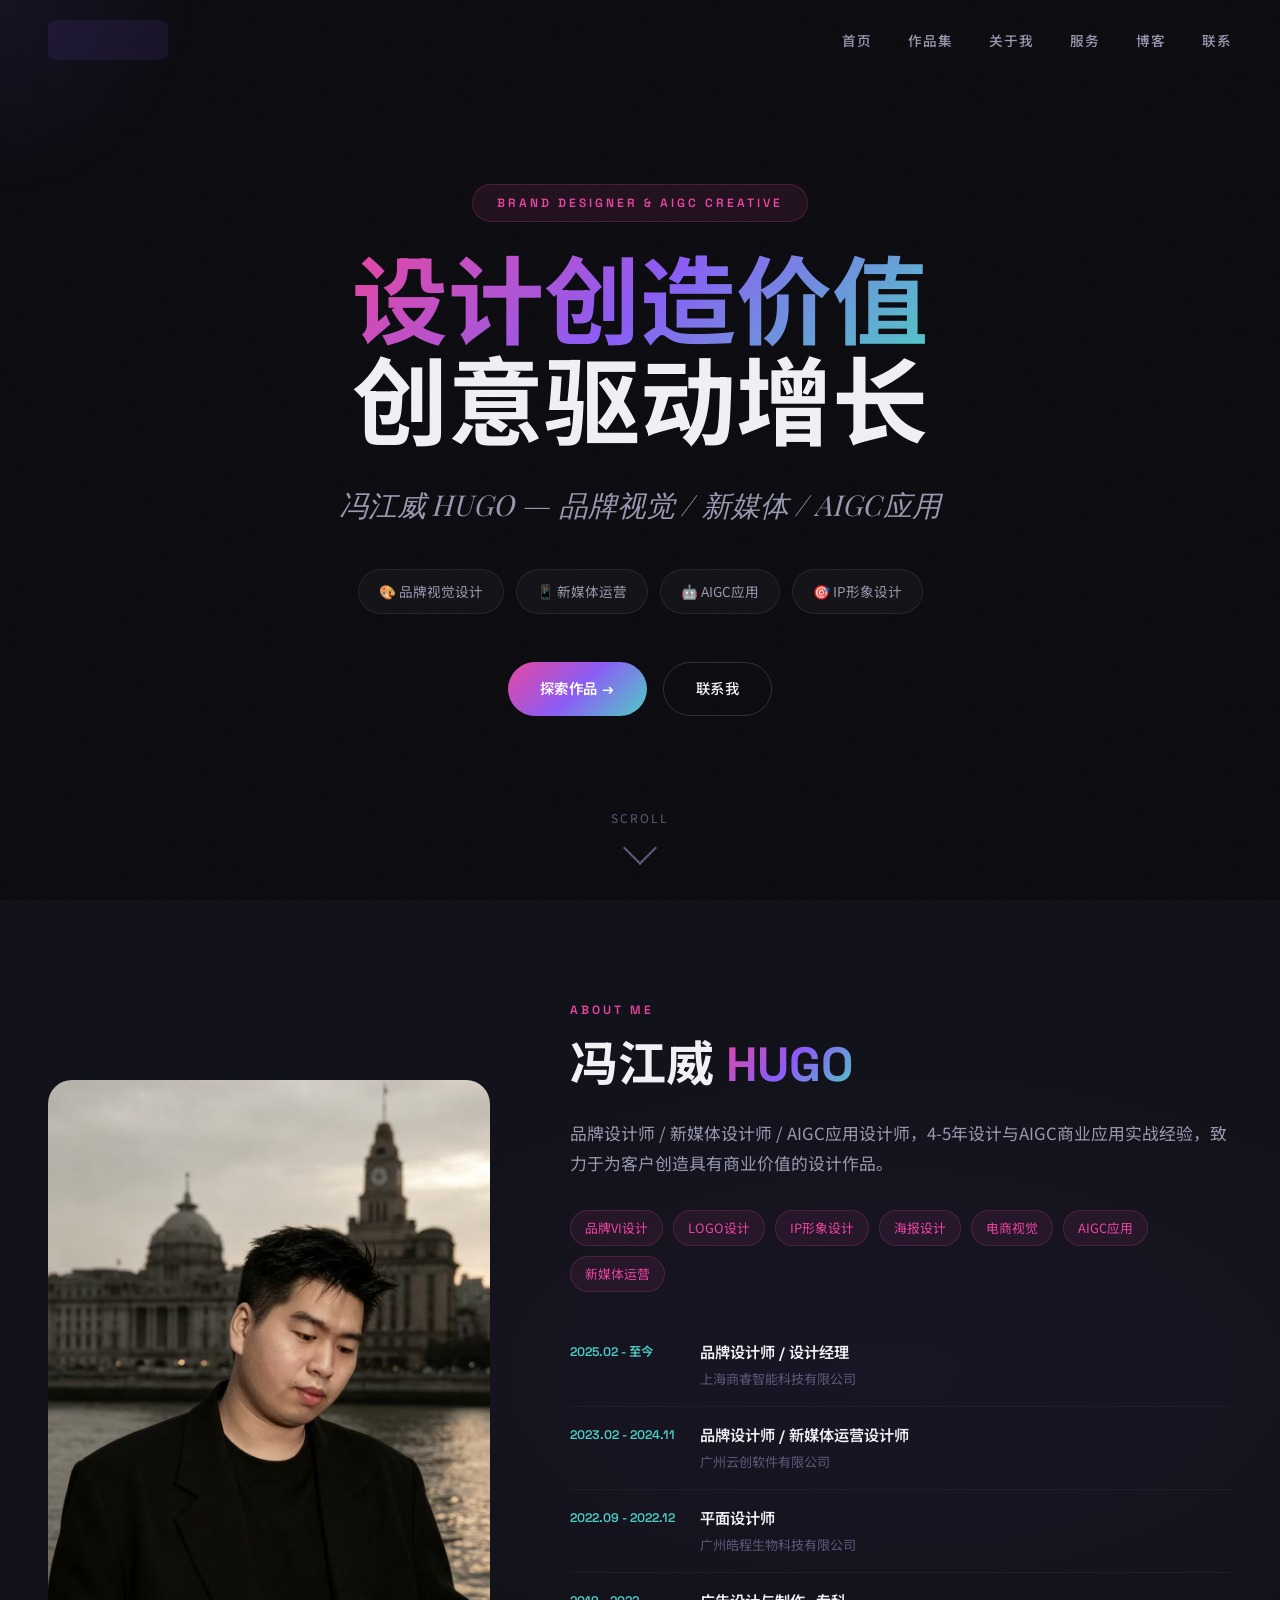
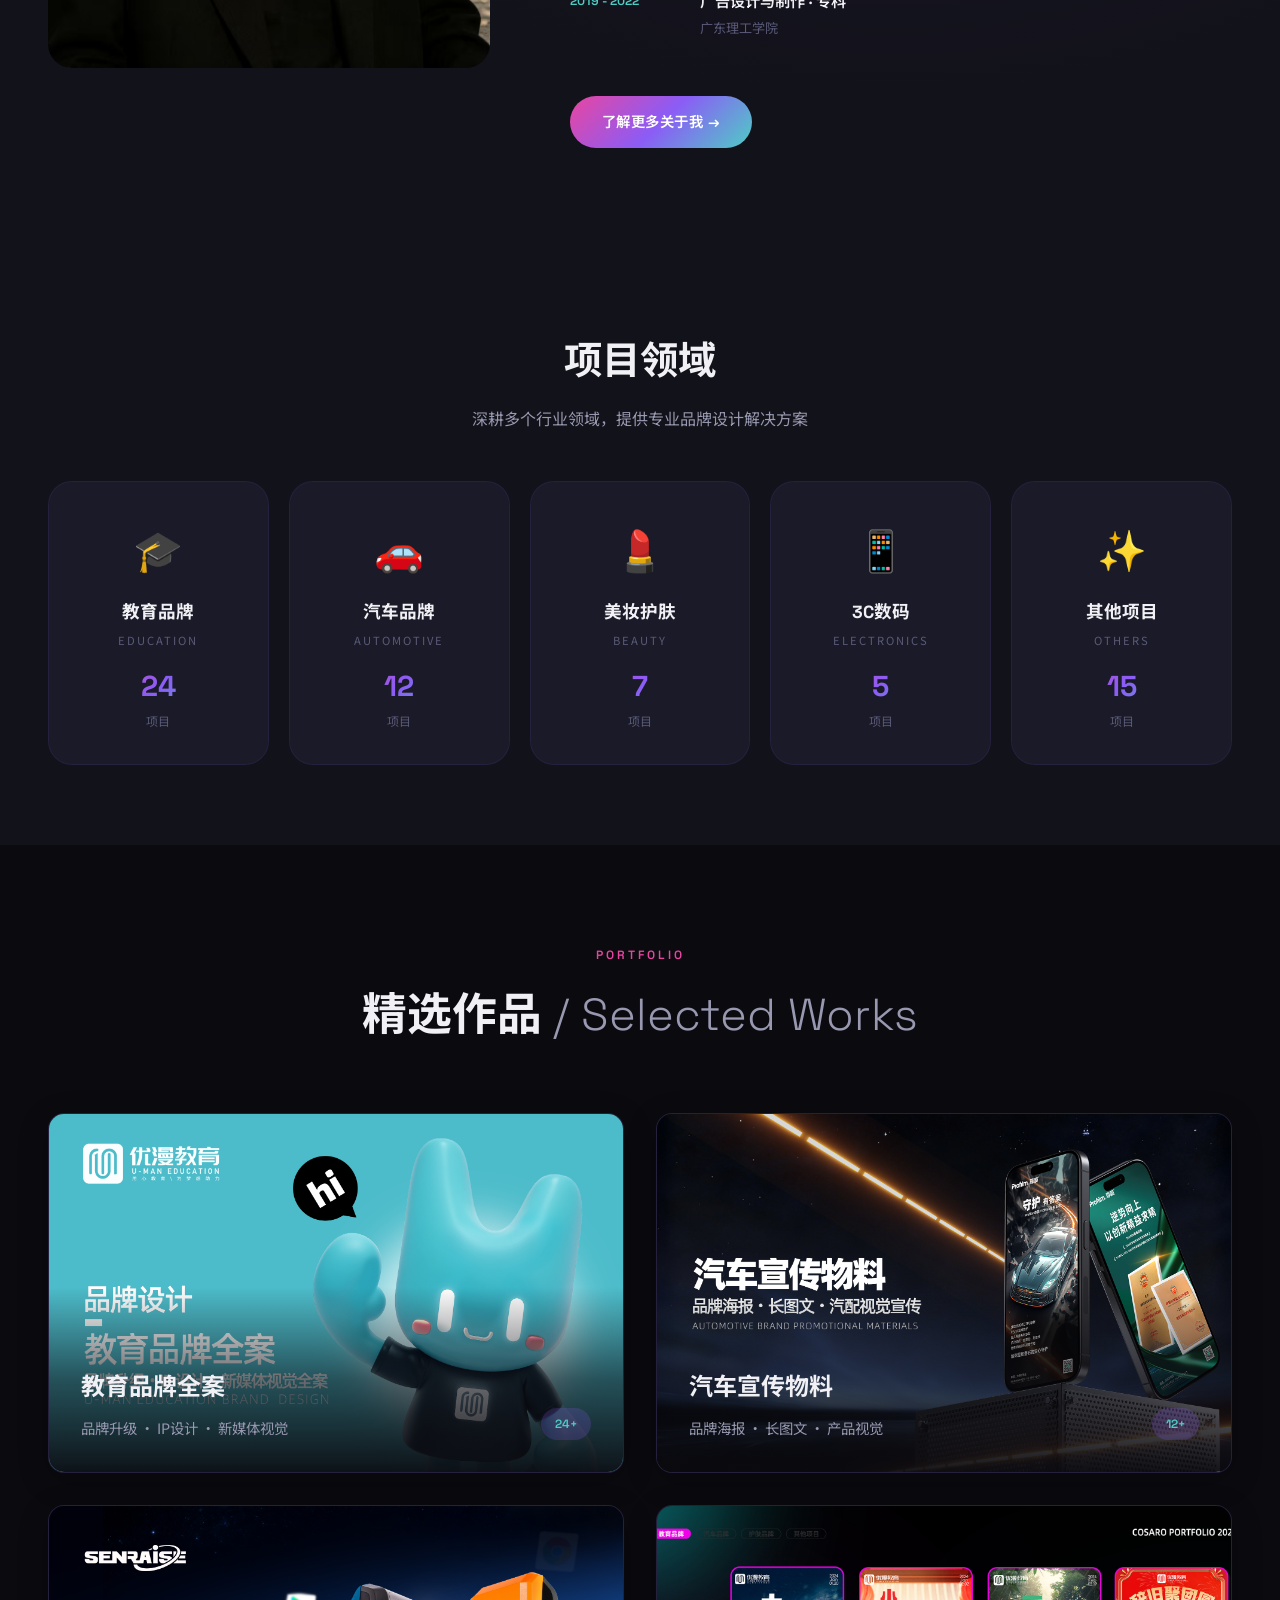
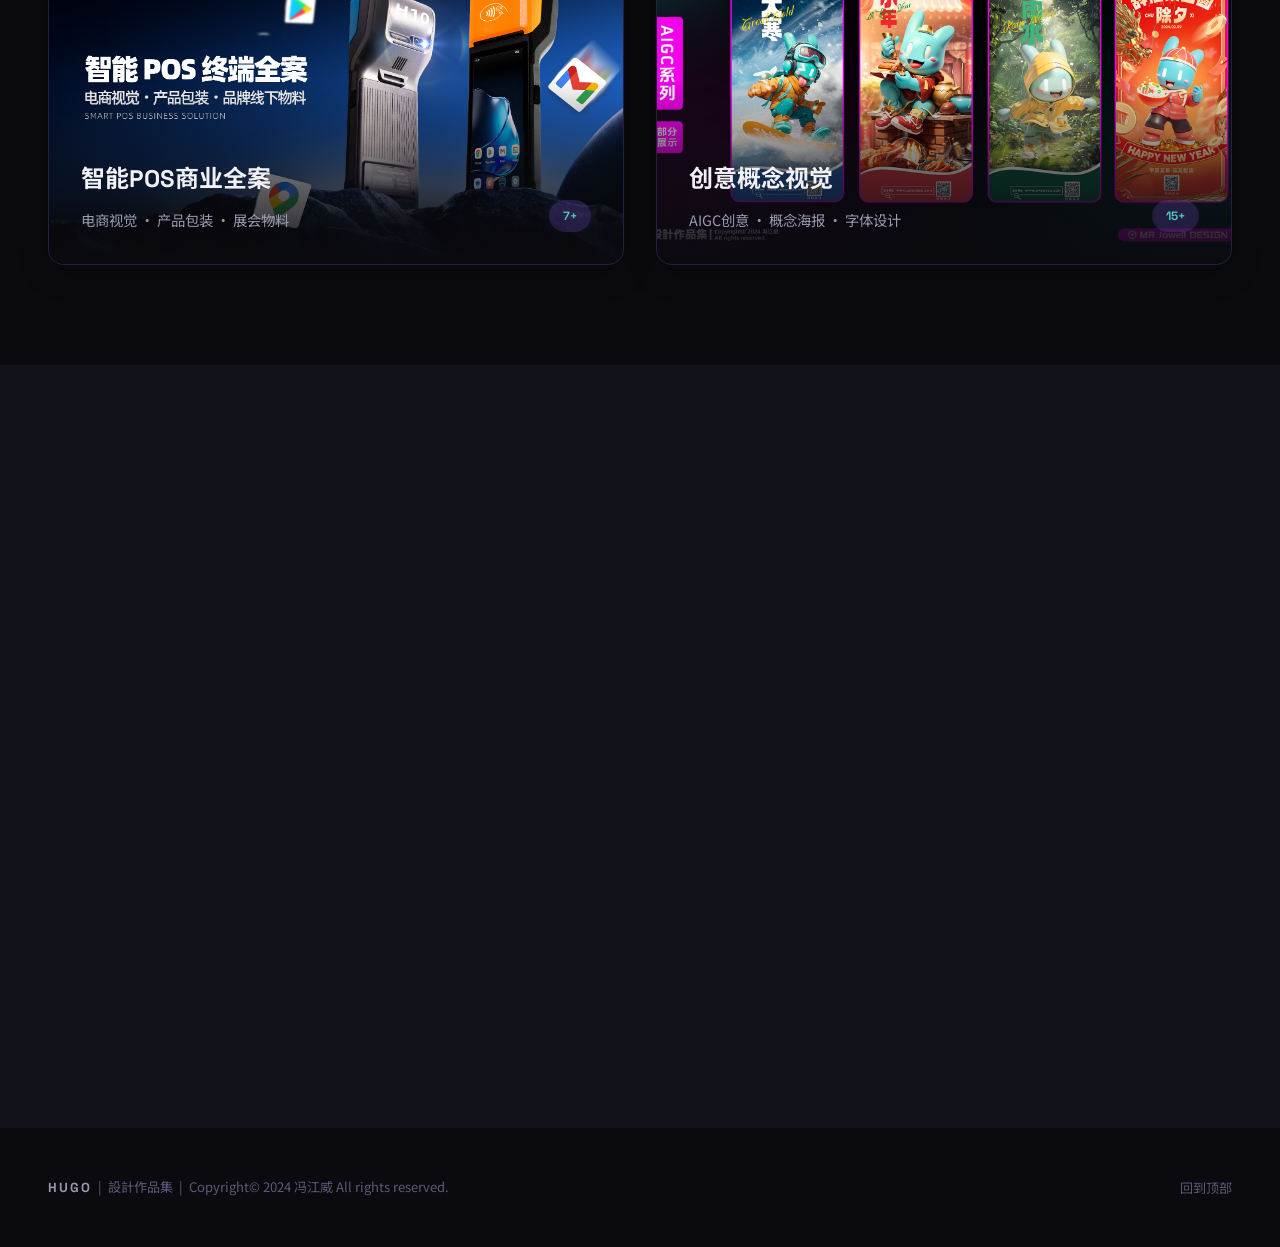
==== commit 07ca6cf0: "fix: 项目数量移到卡片右下角" ====
--- a/index.html
+++ b/index.html
@@ -344,9 +344,15 @@
             bottom: 0; left: 0; right: 0;
             padding: 80px 32px 32px;
             background: linear-gradient(to top, rgba(10,10,15,0.95) 0%, rgba(10,10,15,0.6) 50%, transparent 100%);
+            display: flex;
+            flex-direction: column;
+            justify-content: flex-end;
         }
 
         .entry-count {
+            position: absolute;
+            bottom: 32px;
+            right: 32px;
             display: inline-block;
             padding: 6px 14px;
             border-radius: 100px;
@@ -355,7 +361,6 @@
             font-size: 0.75rem;
             font-weight: 600;
             color: var(--accent-cyan);
-            margin-bottom: 12px;
         }
 
         .entry-name {
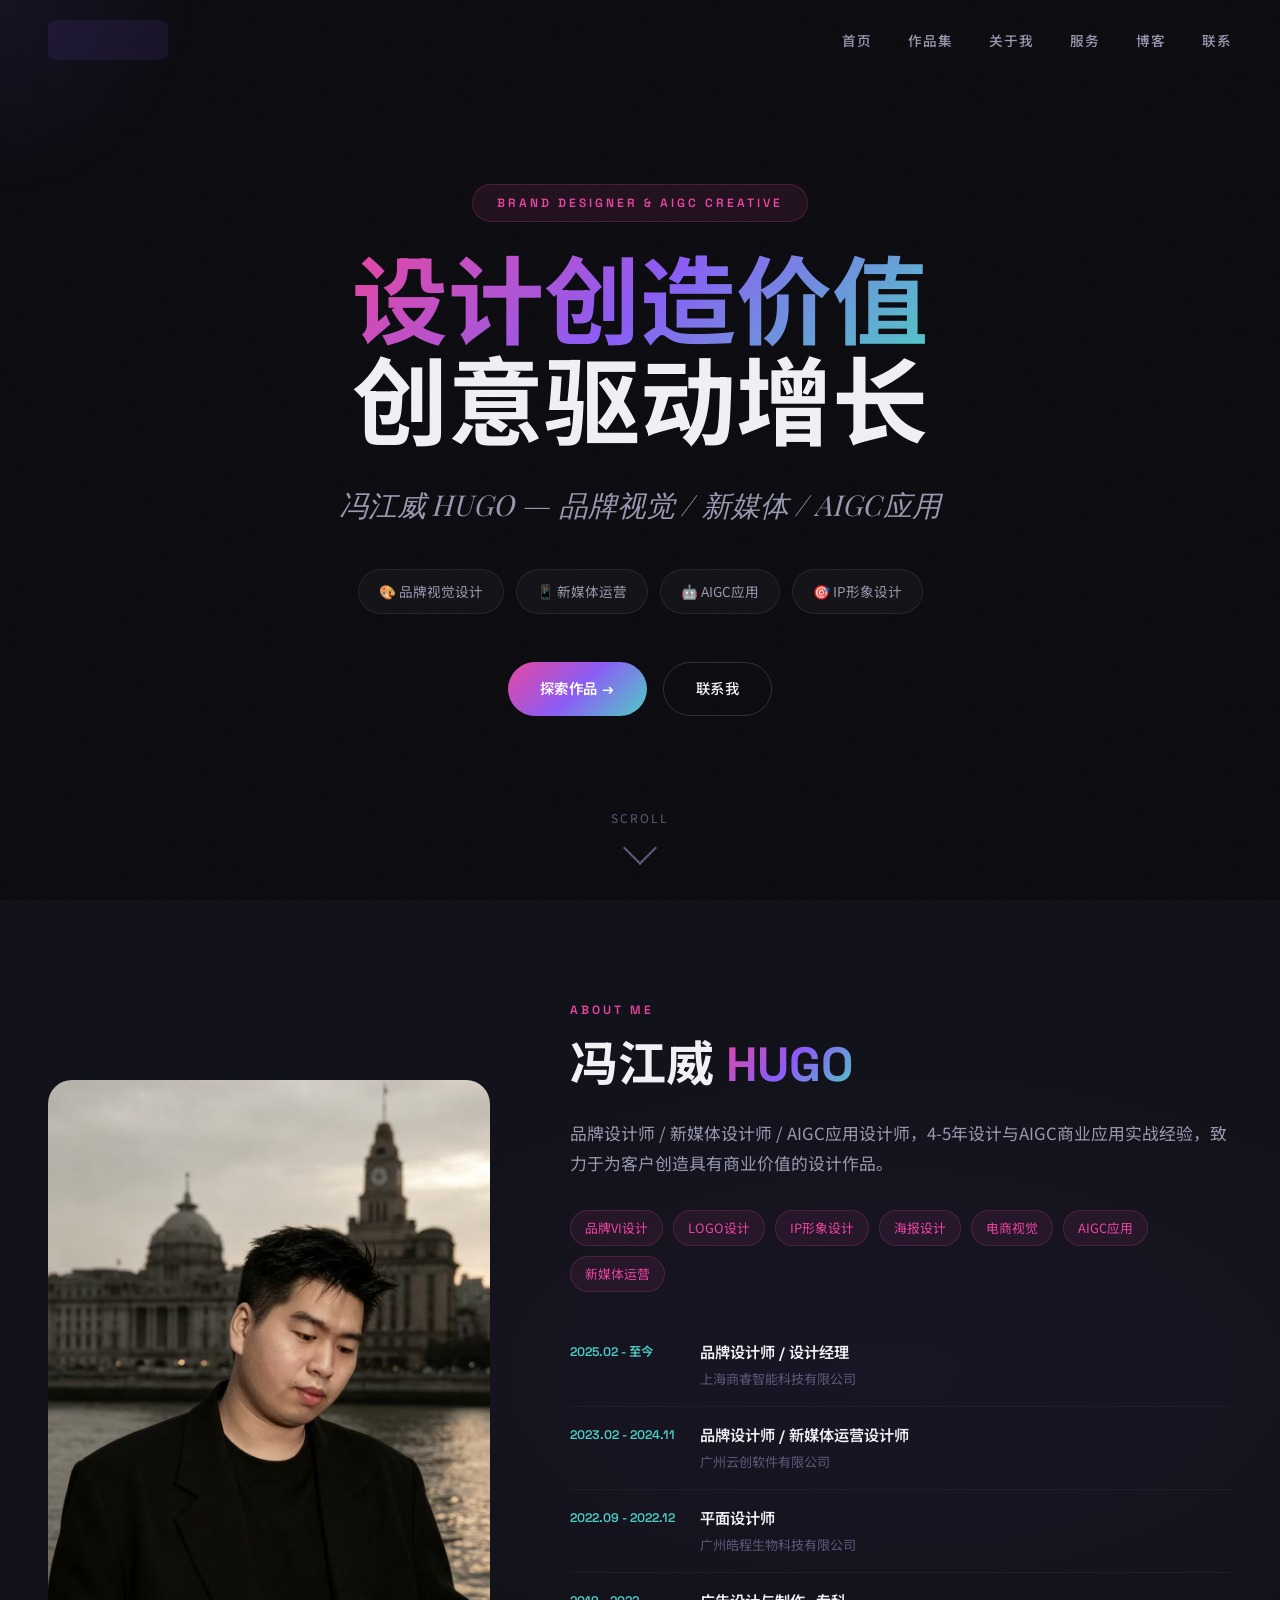
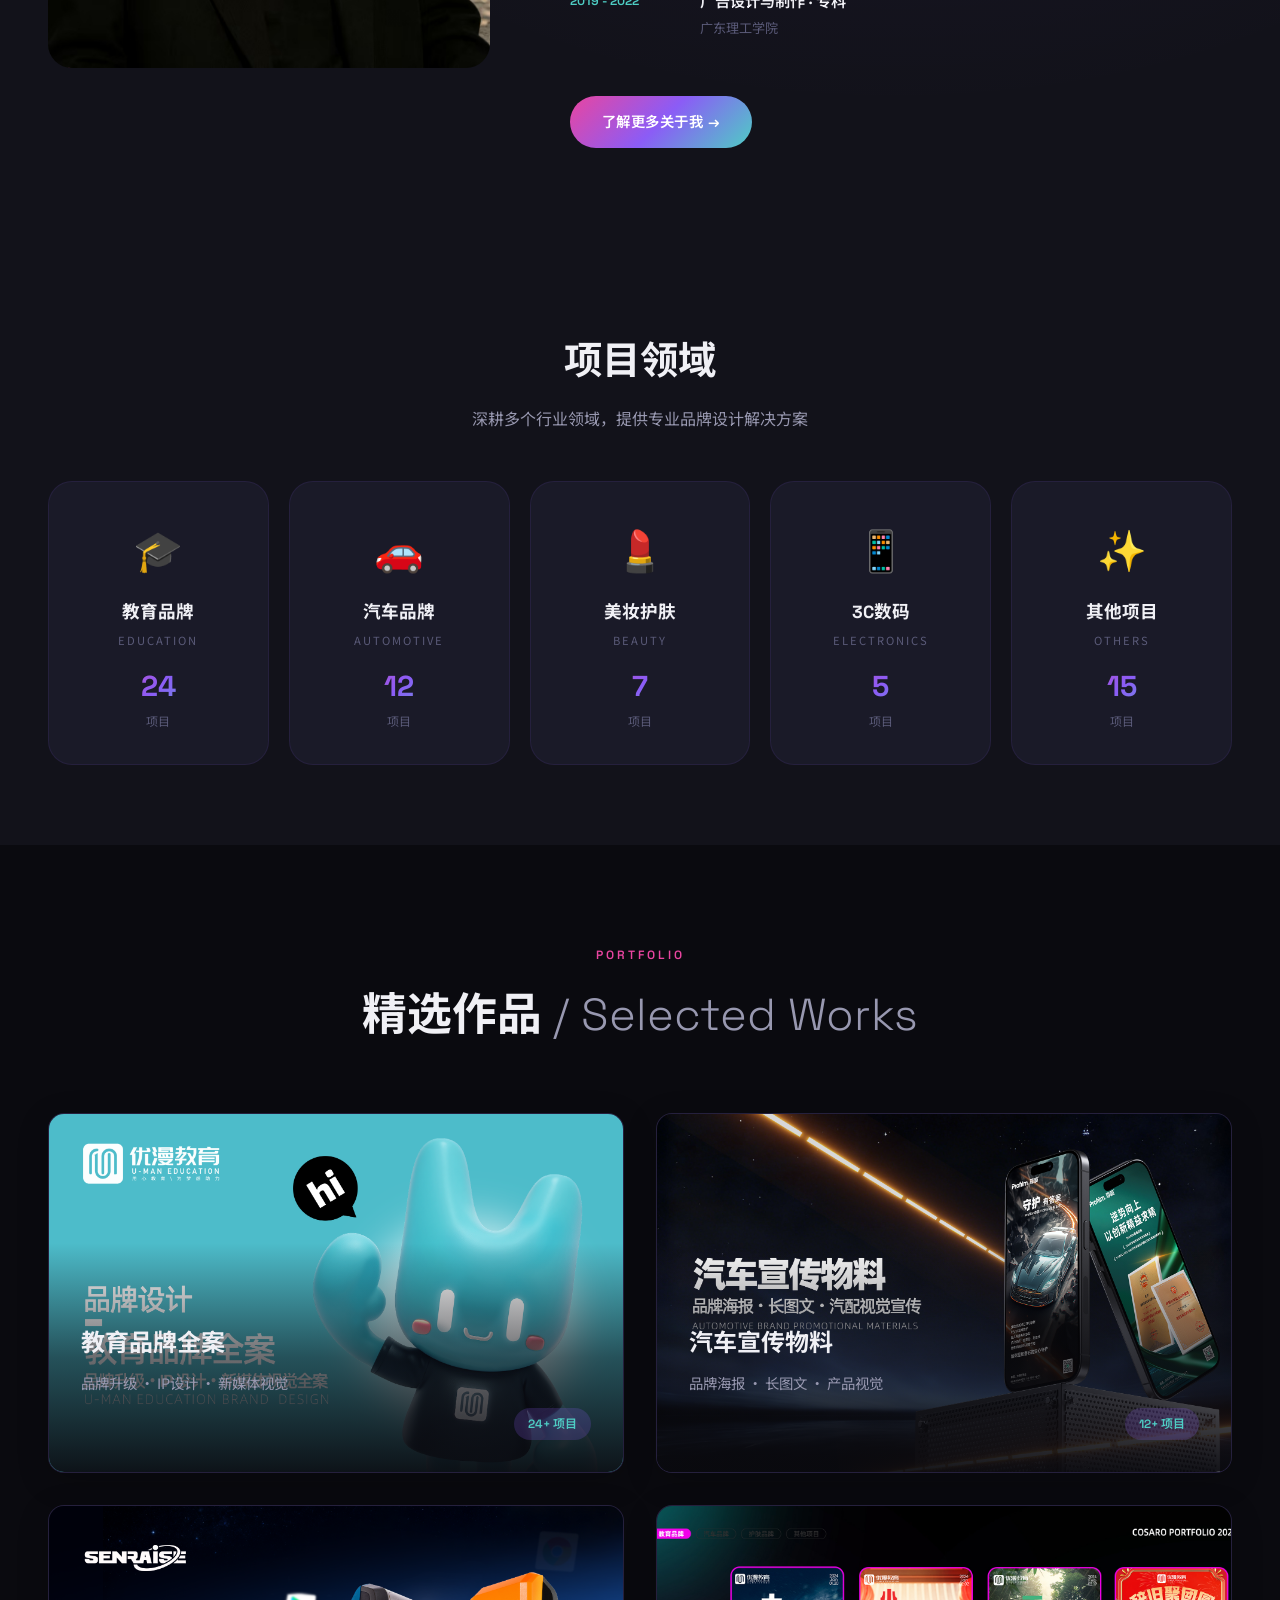
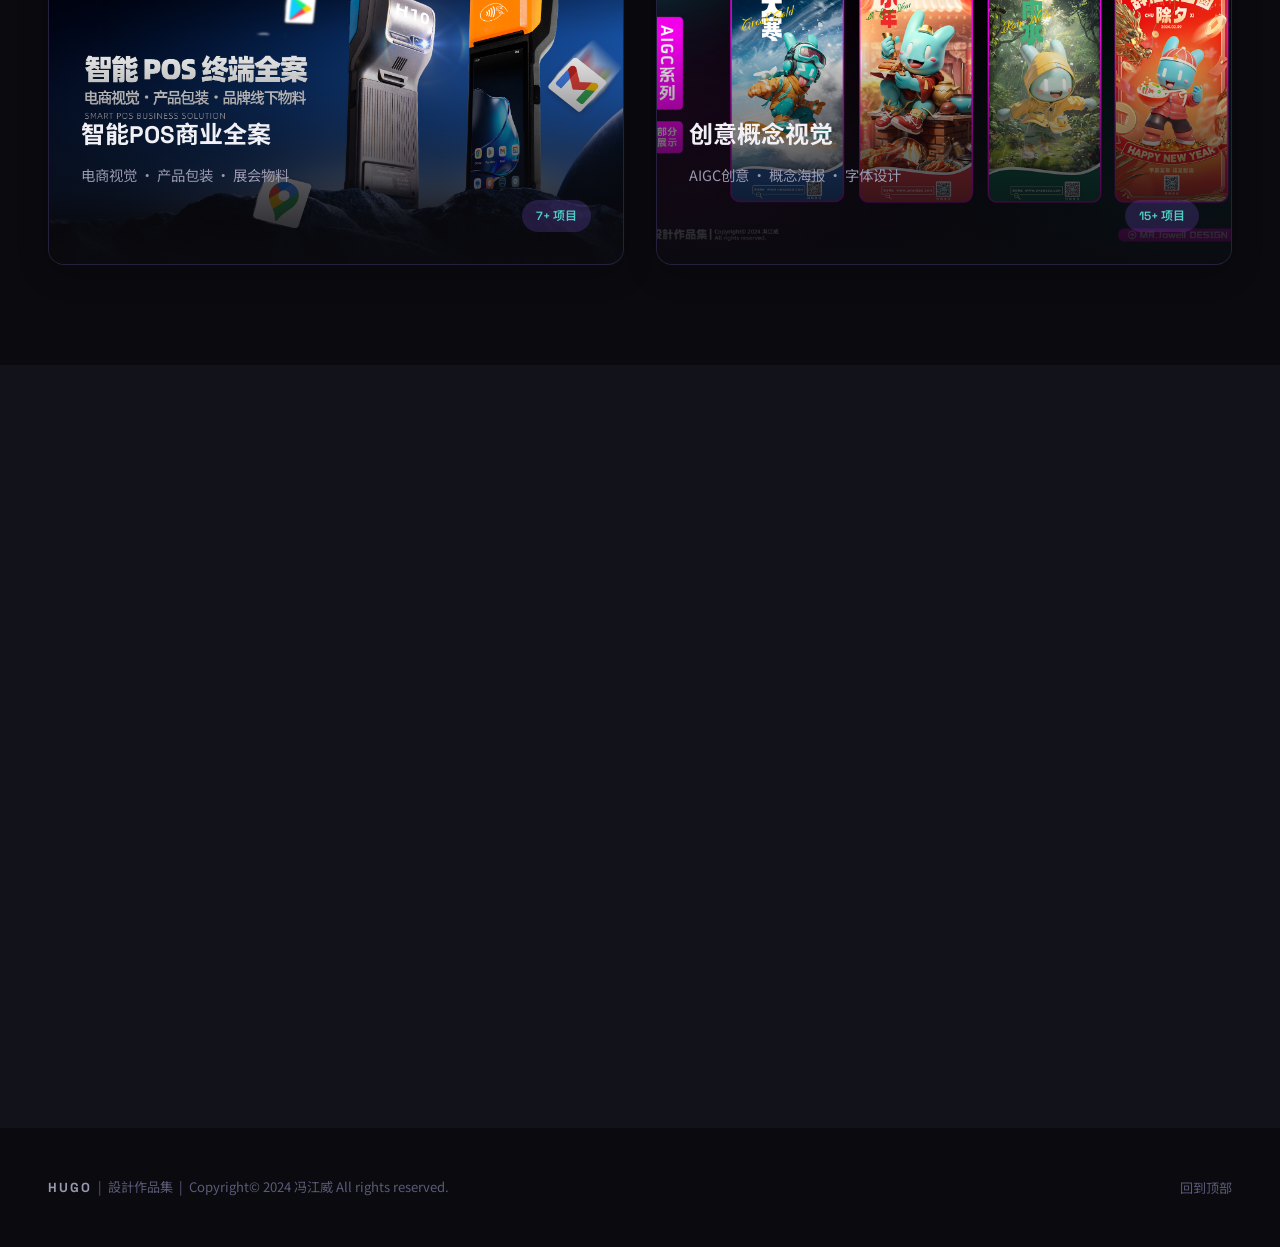
==== commit db1e3819: "fix: 项目数量移到右下角-align-self" ====
--- a/index.html
+++ b/index.html
@@ -350,9 +350,7 @@
         }
 
         .entry-count {
-            position: absolute;
-            bottom: 32px;
-            right: 32px;
+            align-self: flex-end;
             display: inline-block;
             padding: 6px 14px;
             border-radius: 100px;
@@ -361,6 +359,7 @@
             font-size: 0.75rem;
             font-weight: 600;
             color: var(--accent-cyan);
+            margin-top: 12px;
         }
 
         .entry-name {
@@ -866,9 +865,9 @@
                     <img src="assets/entry-edu.png" alt="教育品牌全案">
                 </div>
                 <div class="entry-overlay">
-                    <div class="entry-count">24+</div>
                     <h3 class="entry-name">教育品牌全案</h3>
                     <p class="entry-desc">品牌升级 · IP设计 · 新媒体视觉</p>
+                    <div class="entry-count">24+ 项目</div>
                 </div>
             </a>
             <a href="projects.html?cat=auto" class="entry-card reveal" target="_blank">
@@ -876,9 +875,9 @@
                     <img src="assets/entry-auto.png" alt="汽车宣传物料">
                 </div>
                 <div class="entry-overlay">
-                    <div class="entry-count">12+</div>
                     <h3 class="entry-name">汽车宣传物料</h3>
                     <p class="entry-desc">品牌海报 · 长图文 · 产品视觉</p>
+                    <div class="entry-count">12+ 项目</div>
                 </div>
             </a>
             <a href="projects.html?cat=ecom" class="entry-card reveal" target="_blank">
@@ -886,9 +885,9 @@
                     <img src="assets/entry-ecom.png" alt="智能POS商业全案">
                 </div>
                 <div class="entry-overlay">
-                    <div class="entry-count">7+</div>
                     <h3 class="entry-name">智能POS商业全案</h3>
                     <p class="entry-desc">电商视觉 · 产品包装 · 展会物料</p>
+                    <div class="entry-count">7+ 项目</div>
                 </div>
             </a>
             <a href="projects.html?cat=creative" class="entry-card reveal" target="_blank">
@@ -896,9 +895,9 @@
                     <img src="assets/edu/30.jpg" alt="创意概念视觉">
                 </div>
                 <div class="entry-overlay">
-                    <div class="entry-count">15+</div>
                     <h3 class="entry-name">创意概念视觉</h3>
                     <p class="entry-desc">AIGC创意 · 概念海报 · 字体设计</p>
+                    <div class="entry-count">15+ 项目</div>
                 </div>
             </a>
         </div>
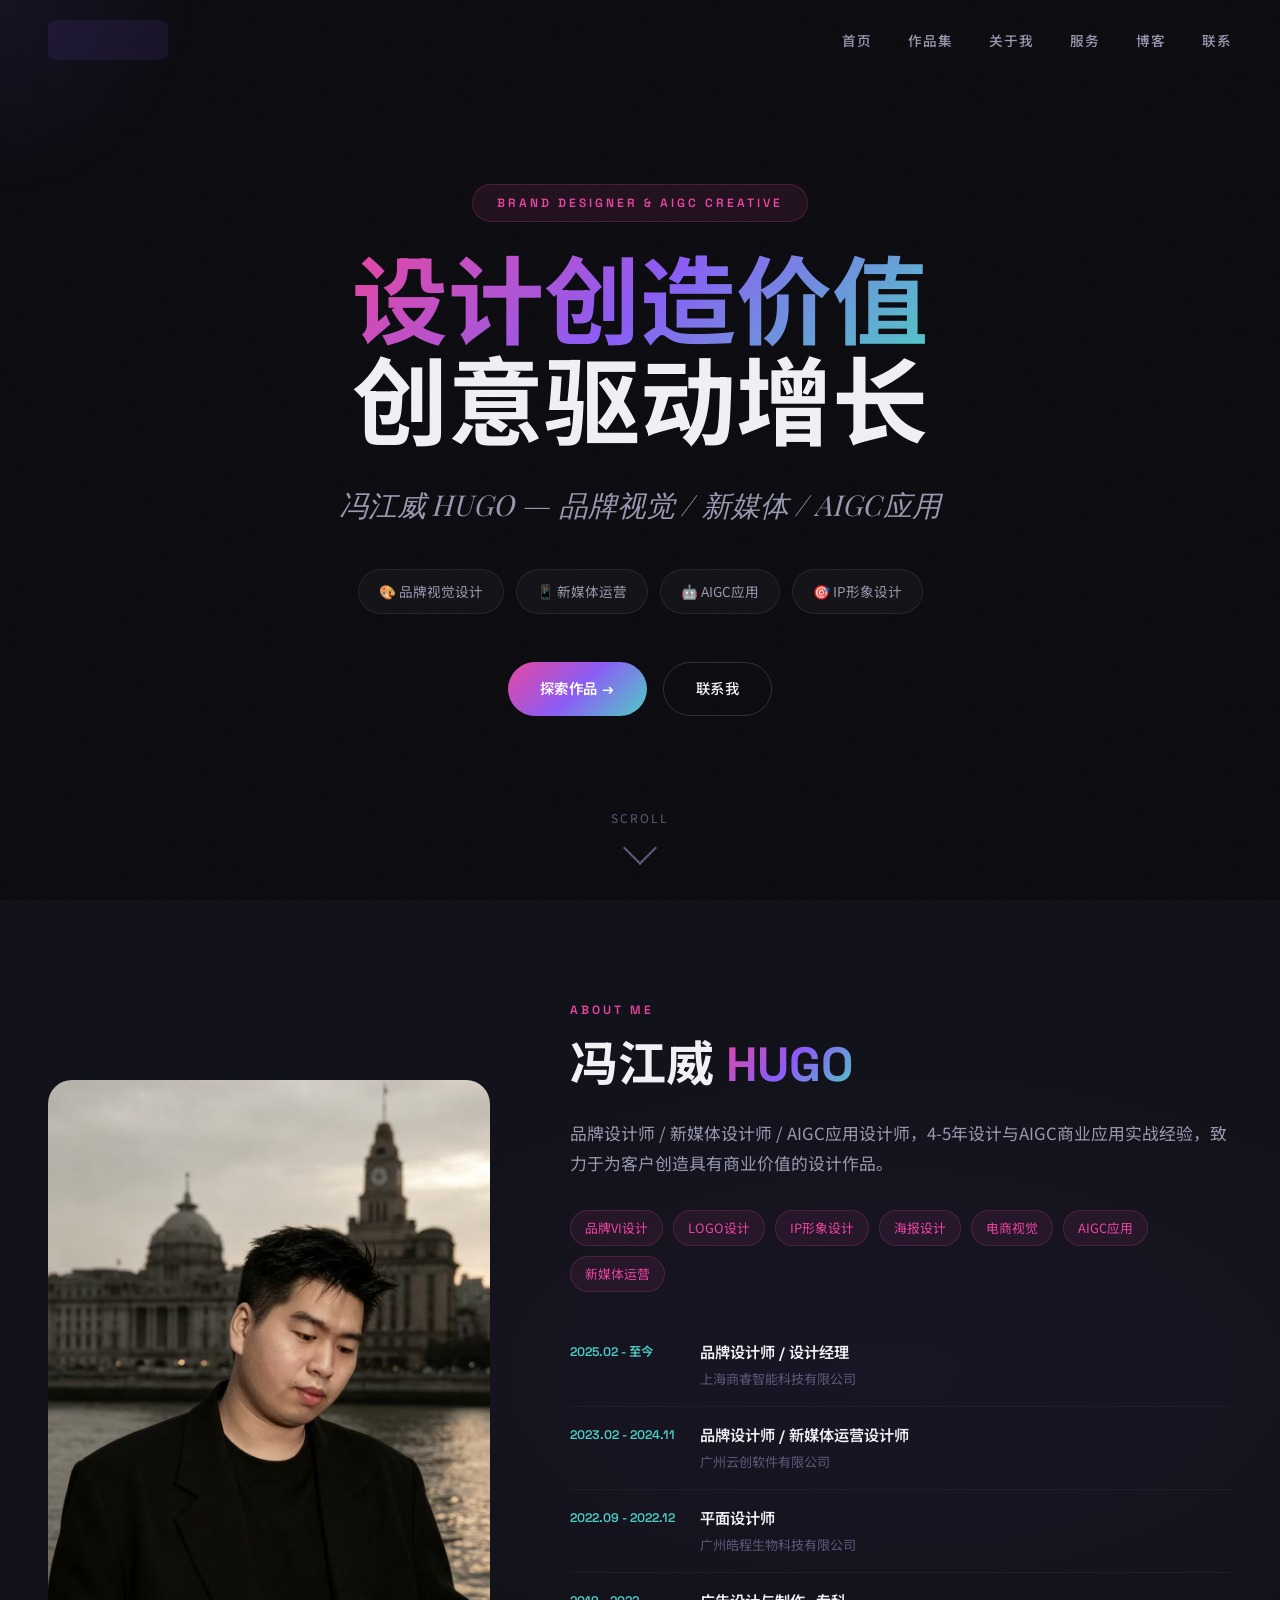
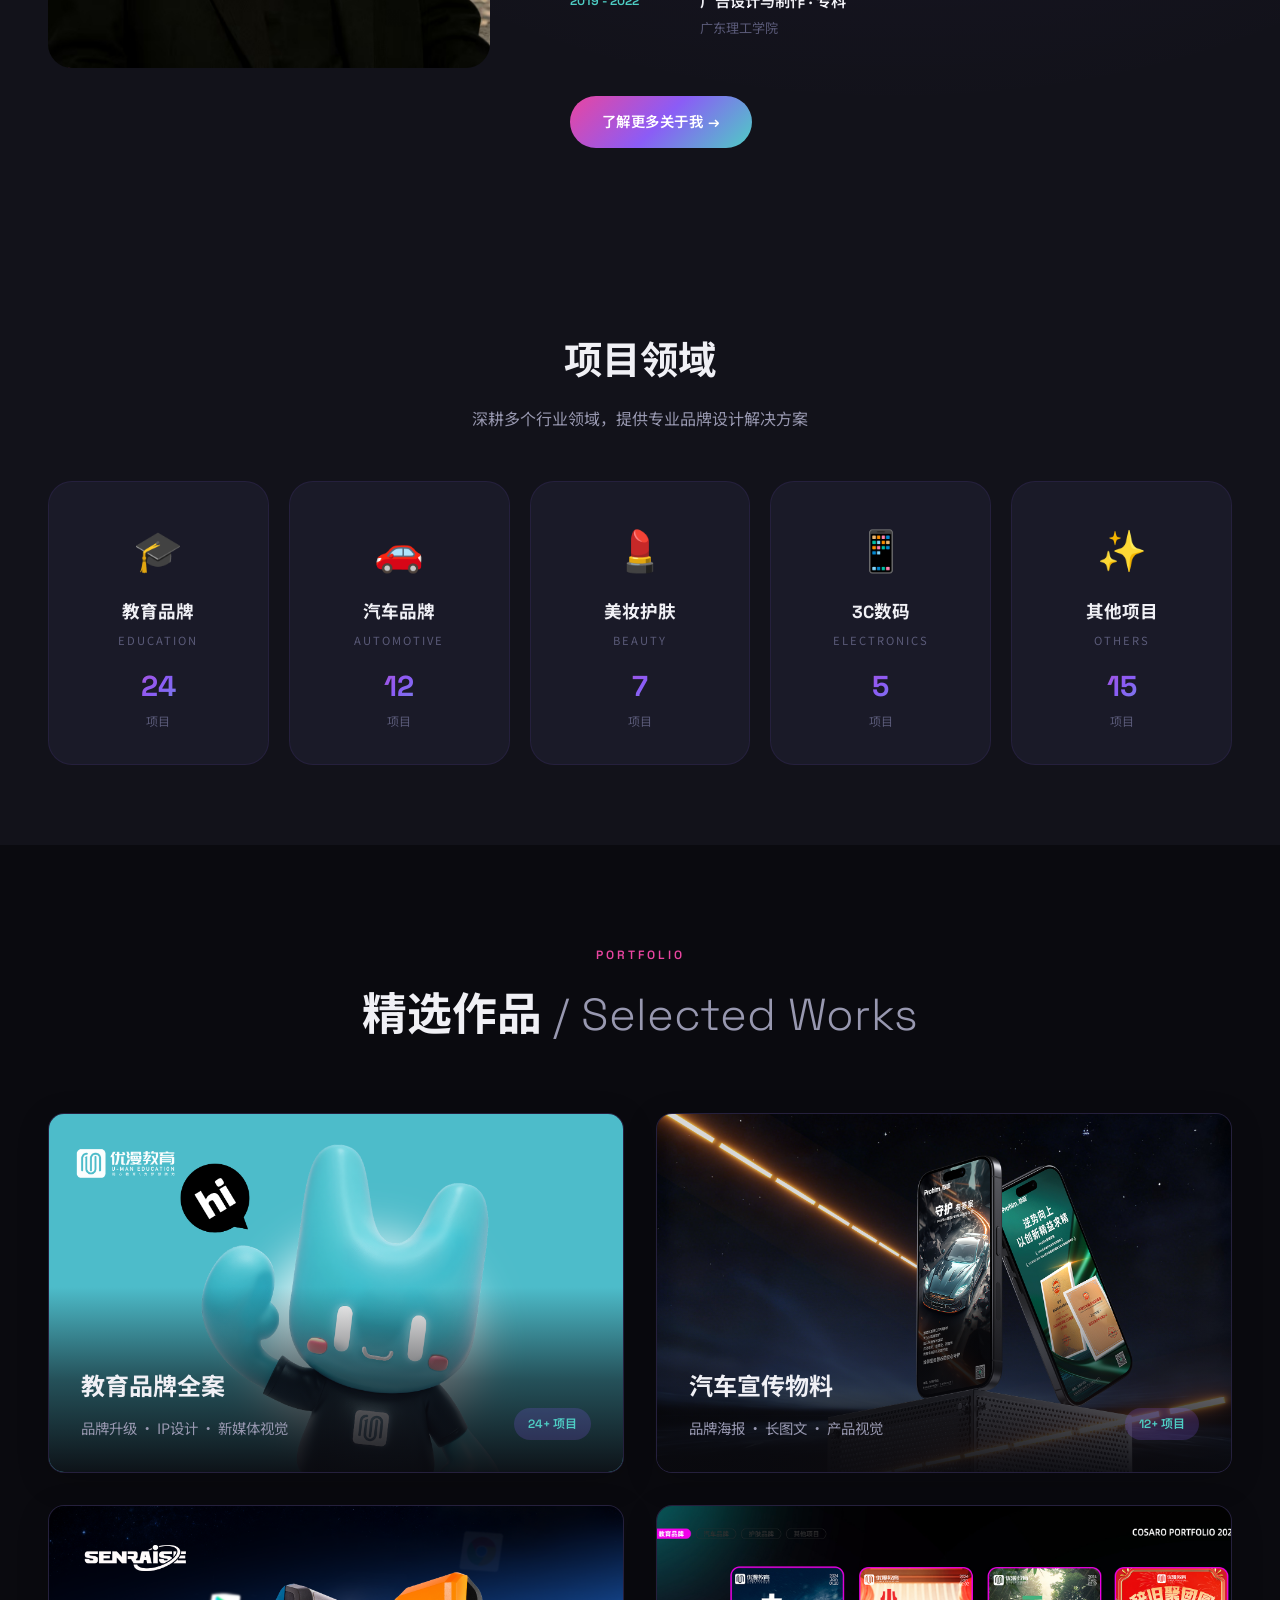
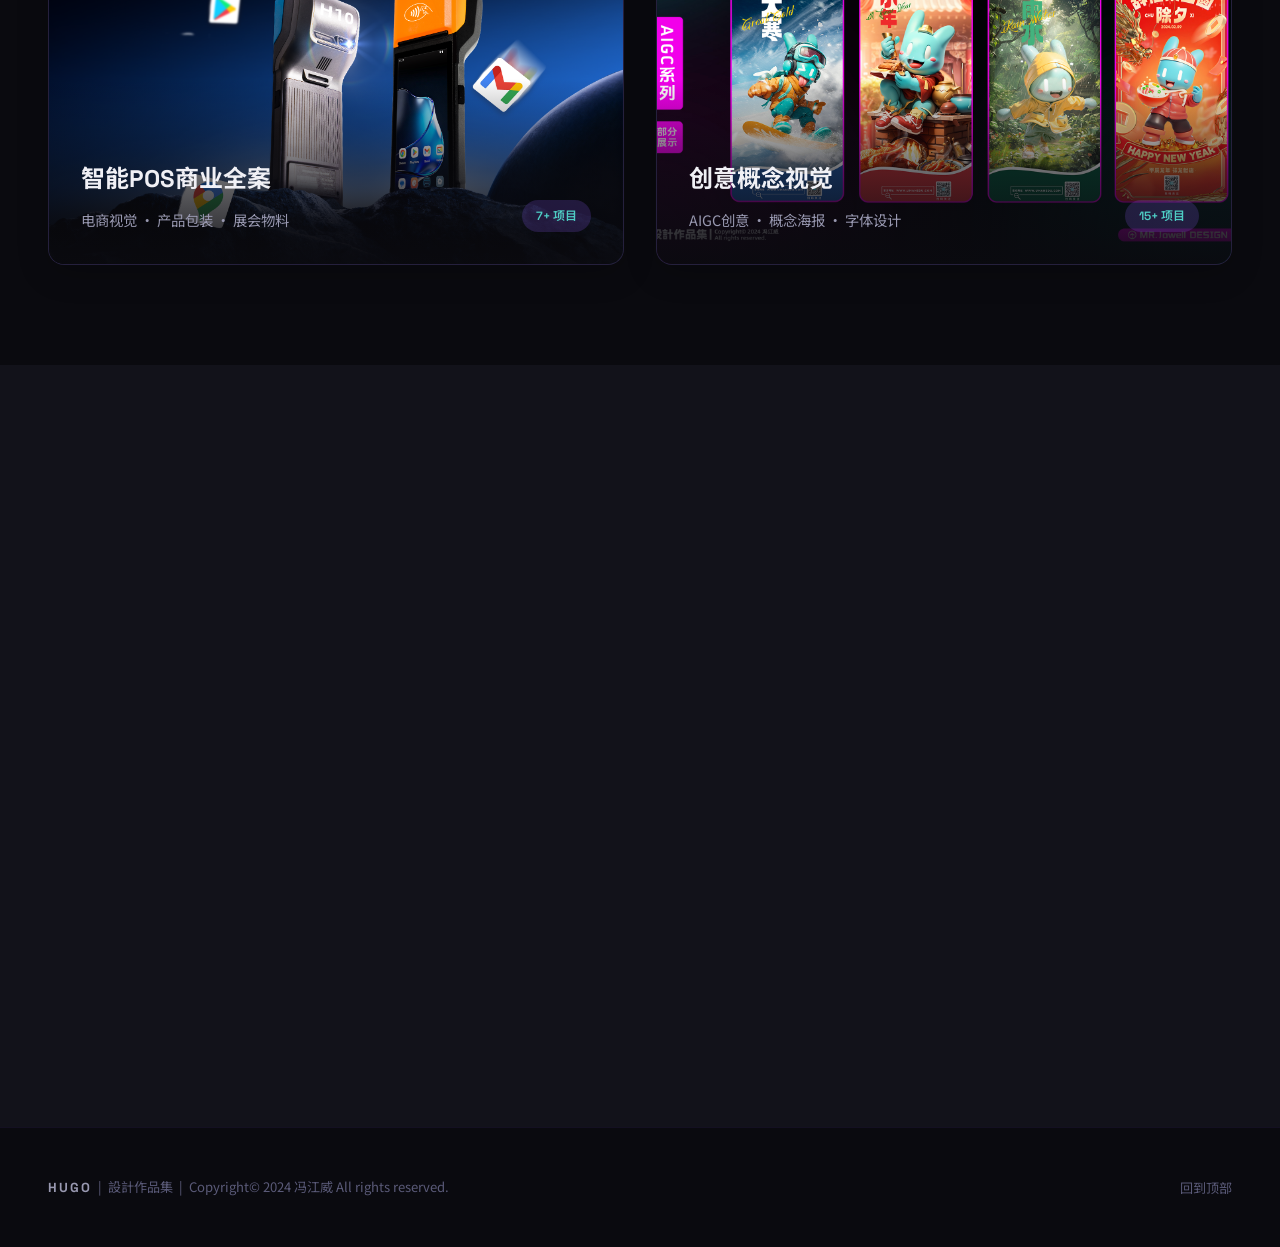
==== commit 43fdfc93: "update: 标题描述左下角+数量右下角+替换三张图" ====
--- a/index.html
+++ b/index.html
@@ -345,12 +345,17 @@
             padding: 80px 32px 32px;
             background: linear-gradient(to top, rgba(10,10,15,0.95) 0%, rgba(10,10,15,0.6) 50%, transparent 100%);
             display: flex;
-            flex-direction: column;
-            justify-content: flex-end;
+            flex-direction: row;
+            justify-content: space-between;
+            align-items: flex-end;
+        }
+
+        .entry-info {
+            flex: 1;
         }
 
         .entry-count {
-            align-self: flex-end;
+            flex-shrink: 0;
             display: inline-block;
             padding: 6px 14px;
             border-radius: 100px;
@@ -359,7 +364,6 @@
             font-size: 0.75rem;
             font-weight: 600;
             color: var(--accent-cyan);
-            margin-top: 12px;
         }
 
         .entry-name {
@@ -865,8 +869,10 @@
                     <img src="assets/entry-edu.png" alt="教育品牌全案">
                 </div>
                 <div class="entry-overlay">
-                    <h3 class="entry-name">教育品牌全案</h3>
-                    <p class="entry-desc">品牌升级 · IP设计 · 新媒体视觉</p>
+                    <div class="entry-info">
+                        <h3 class="entry-name">教育品牌全案</h3>
+                        <p class="entry-desc">品牌升级 · IP设计 · 新媒体视觉</p>
+                    </div>
                     <div class="entry-count">24+ 项目</div>
                 </div>
             </a>
@@ -875,8 +881,10 @@
                     <img src="assets/entry-auto.png" alt="汽车宣传物料">
                 </div>
                 <div class="entry-overlay">
-                    <h3 class="entry-name">汽车宣传物料</h3>
-                    <p class="entry-desc">品牌海报 · 长图文 · 产品视觉</p>
+                    <div class="entry-info">
+                        <h3 class="entry-name">汽车宣传物料</h3>
+                        <p class="entry-desc">品牌海报 · 长图文 · 产品视觉</p>
+                    </div>
                     <div class="entry-count">12+ 项目</div>
                 </div>
             </a>
@@ -885,8 +893,10 @@
                     <img src="assets/entry-ecom.png" alt="智能POS商业全案">
                 </div>
                 <div class="entry-overlay">
-                    <h3 class="entry-name">智能POS商业全案</h3>
-                    <p class="entry-desc">电商视觉 · 产品包装 · 展会物料</p>
+                    <div class="entry-info">
+                        <h3 class="entry-name">智能POS商业全案</h3>
+                        <p class="entry-desc">电商视觉 · 产品包装 · 展会物料</p>
+                    </div>
                     <div class="entry-count">7+ 项目</div>
                 </div>
             </a>
@@ -895,8 +905,10 @@
                     <img src="assets/edu/30.jpg" alt="创意概念视觉">
                 </div>
                 <div class="entry-overlay">
-                    <h3 class="entry-name">创意概念视觉</h3>
-                    <p class="entry-desc">AIGC创意 · 概念海报 · 字体设计</p>
+                    <div class="entry-info">
+                        <h3 class="entry-name">创意概念视觉</h3>
+                        <p class="entry-desc">AIGC创意 · 概念海报 · 字体设计</p>
+                    </div>
                     <div class="entry-count">15+ 项目</div>
                 </div>
             </a>
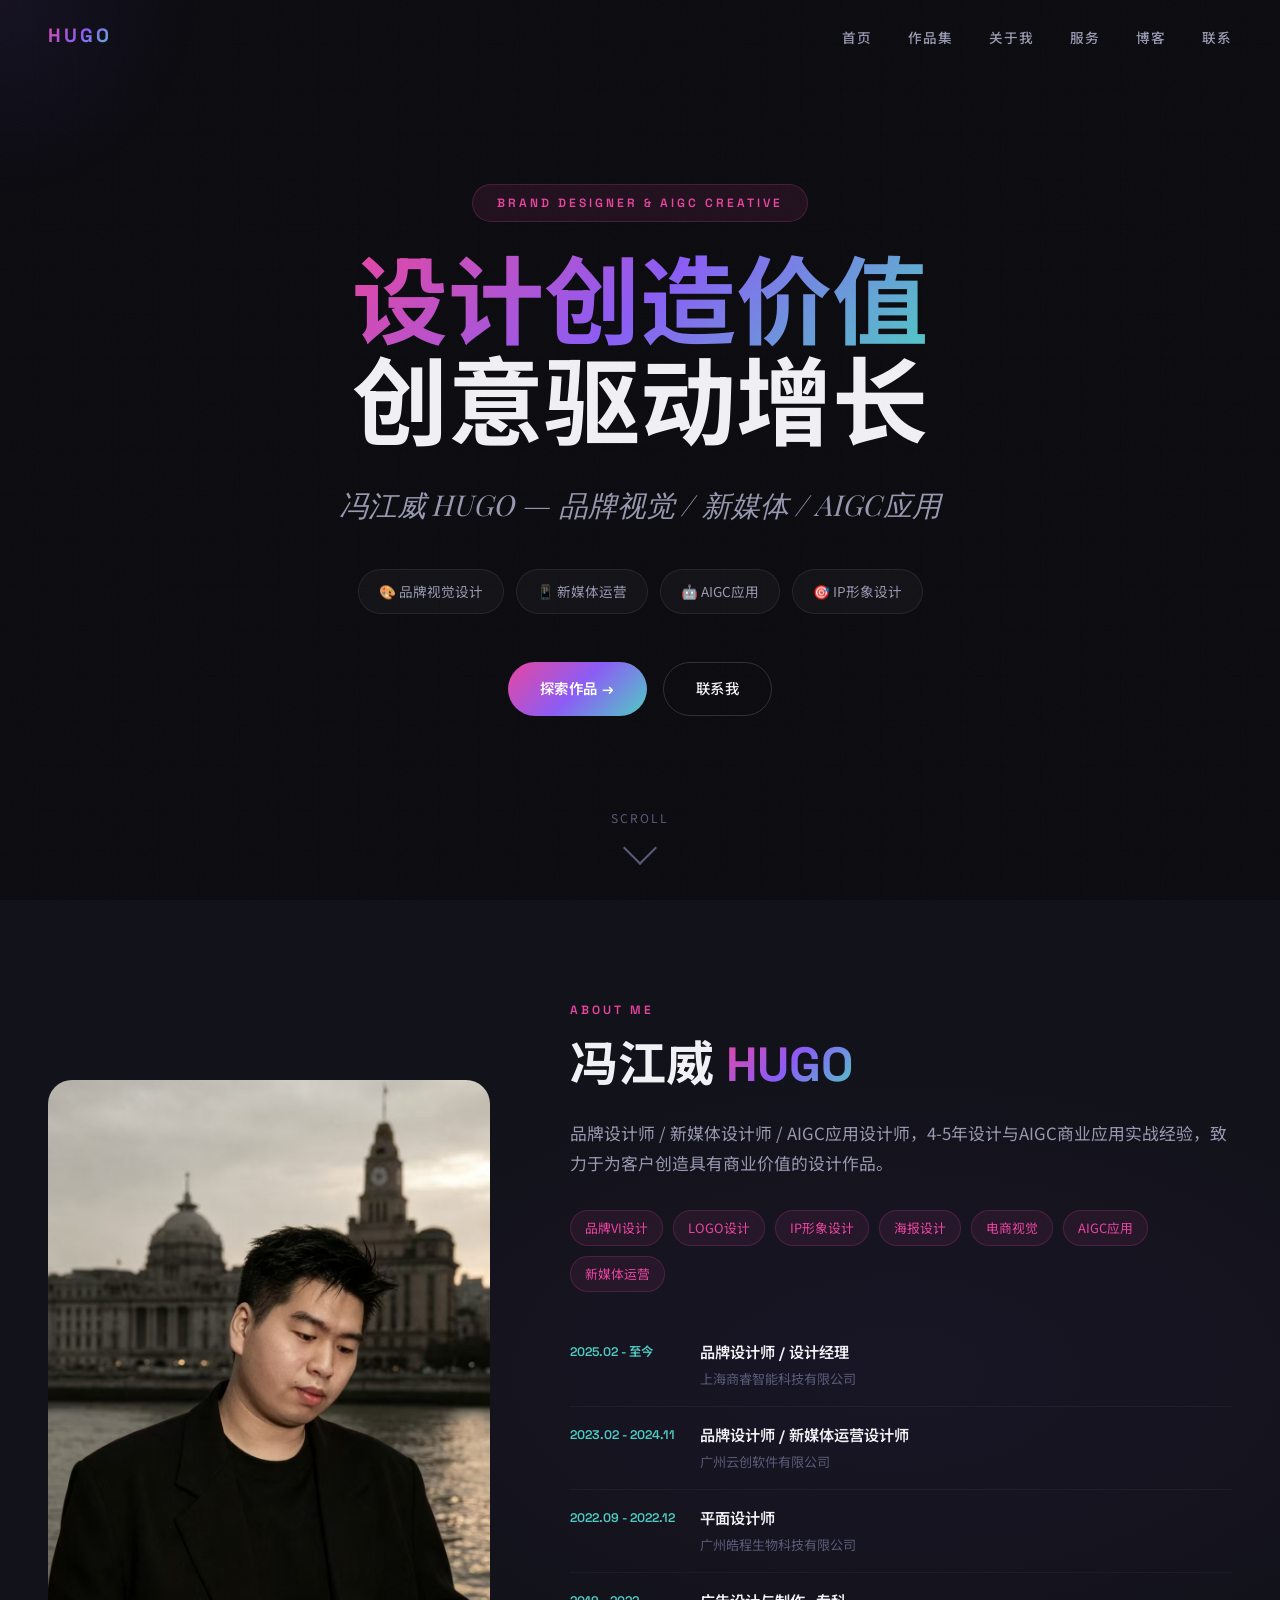
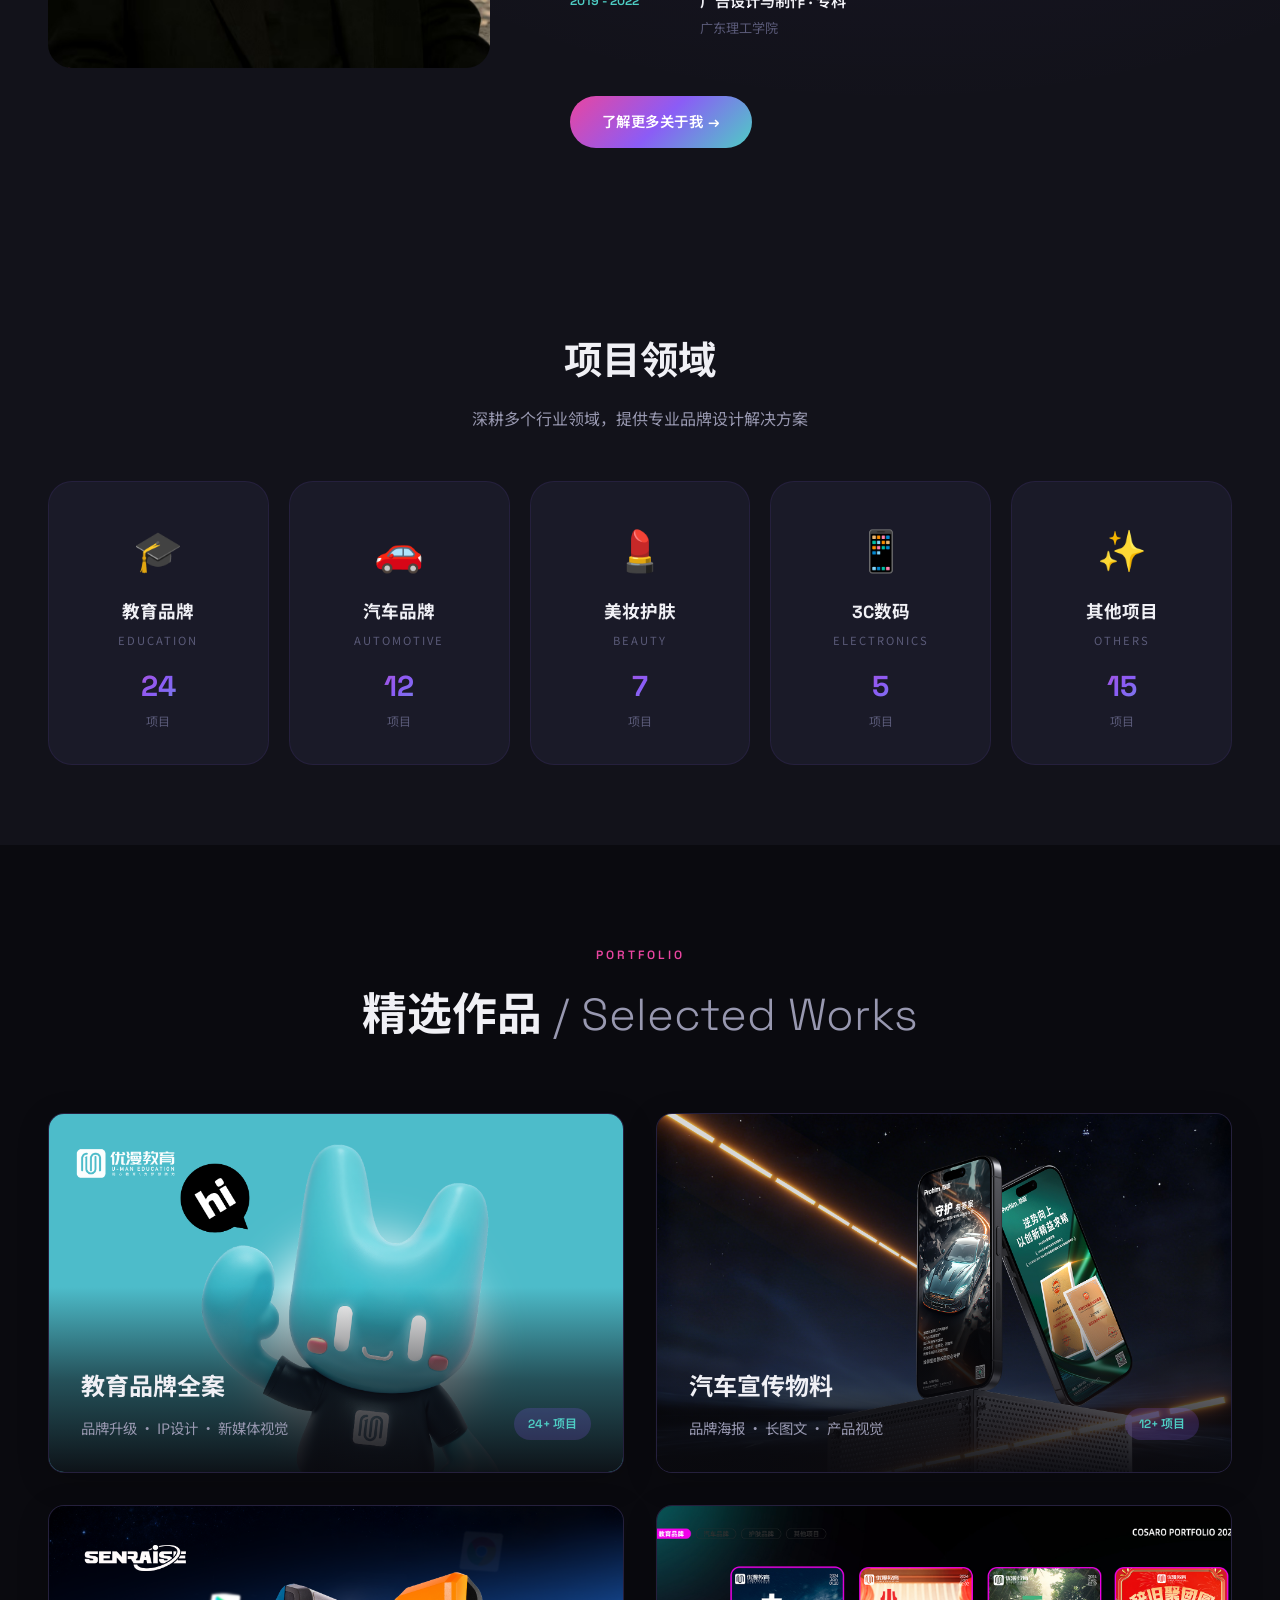
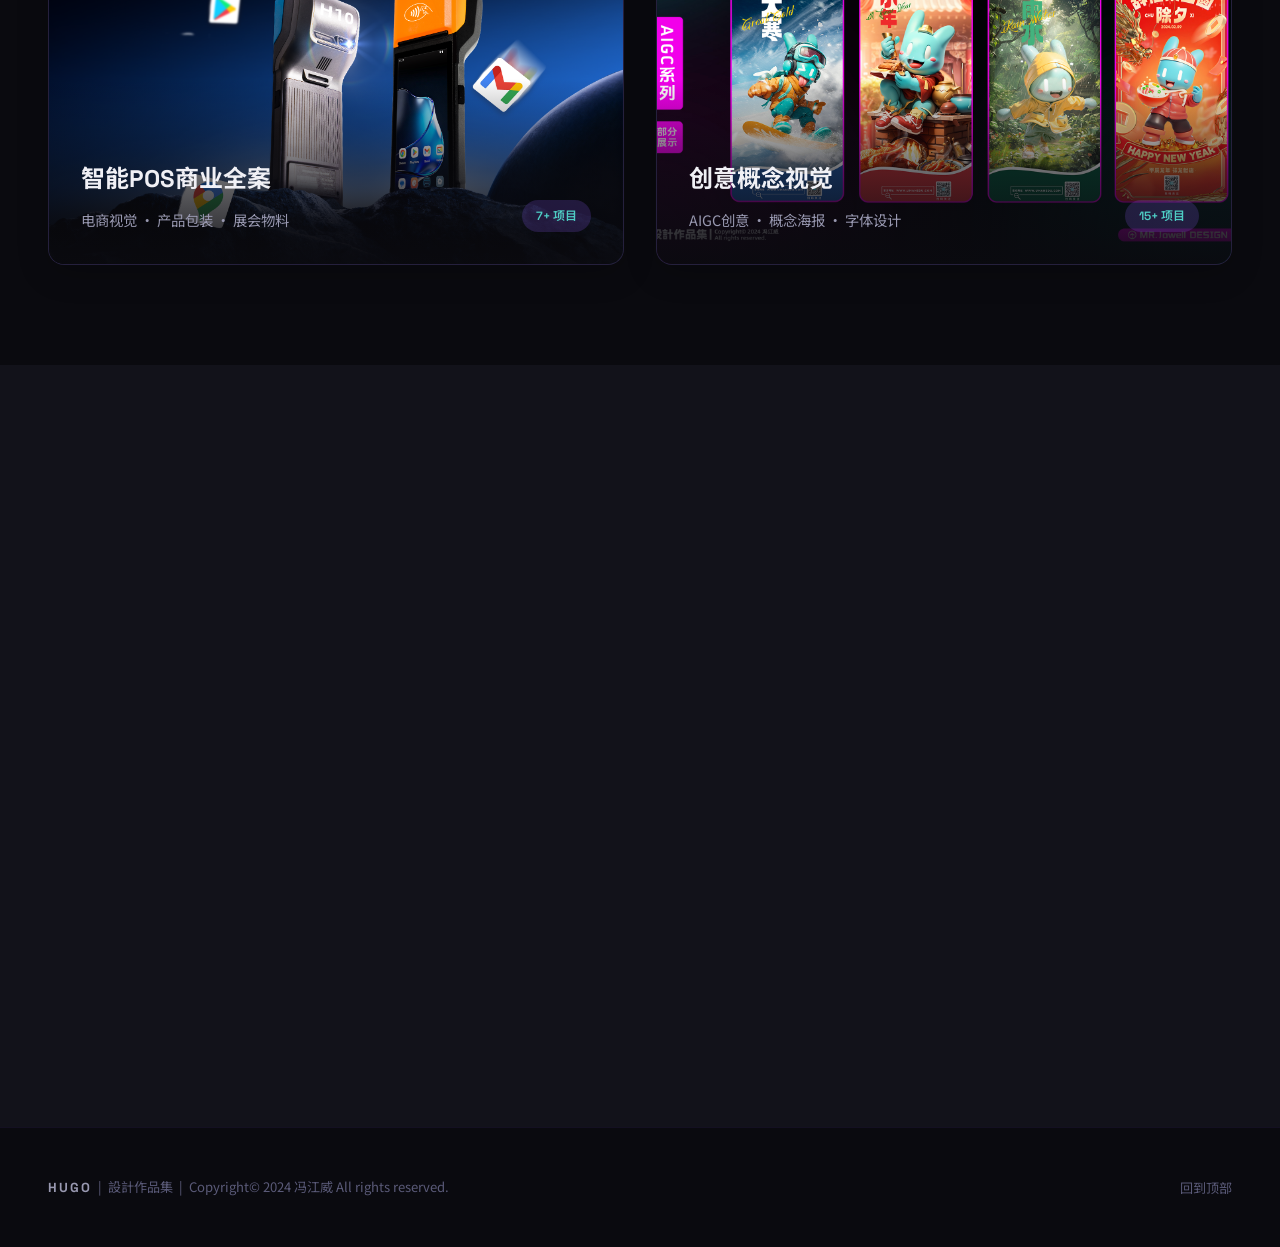
==== commit e8318d9b: "update: 删除动态logo，导航栏全部改为HUGO文字" ====
--- a/index.html
+++ b/index.html
@@ -703,11 +703,7 @@
 
     <!-- Navigation -->
     <nav class="nav" id="navbar">
-        <a href="index.html" class="nav-logo">
-            <div class="nav-logo-media">
-                <video src="assets/logo.mp4" autoplay muted playsinline></video>
-            </div>
-        </a>
+        <a href="index.html" class="nav-logo">HUGO</a>
         <ul class="nav-links">
             <li><a href="index.html">首页</a></li>
             <li><a href="projects.html">作品集</a></li>
